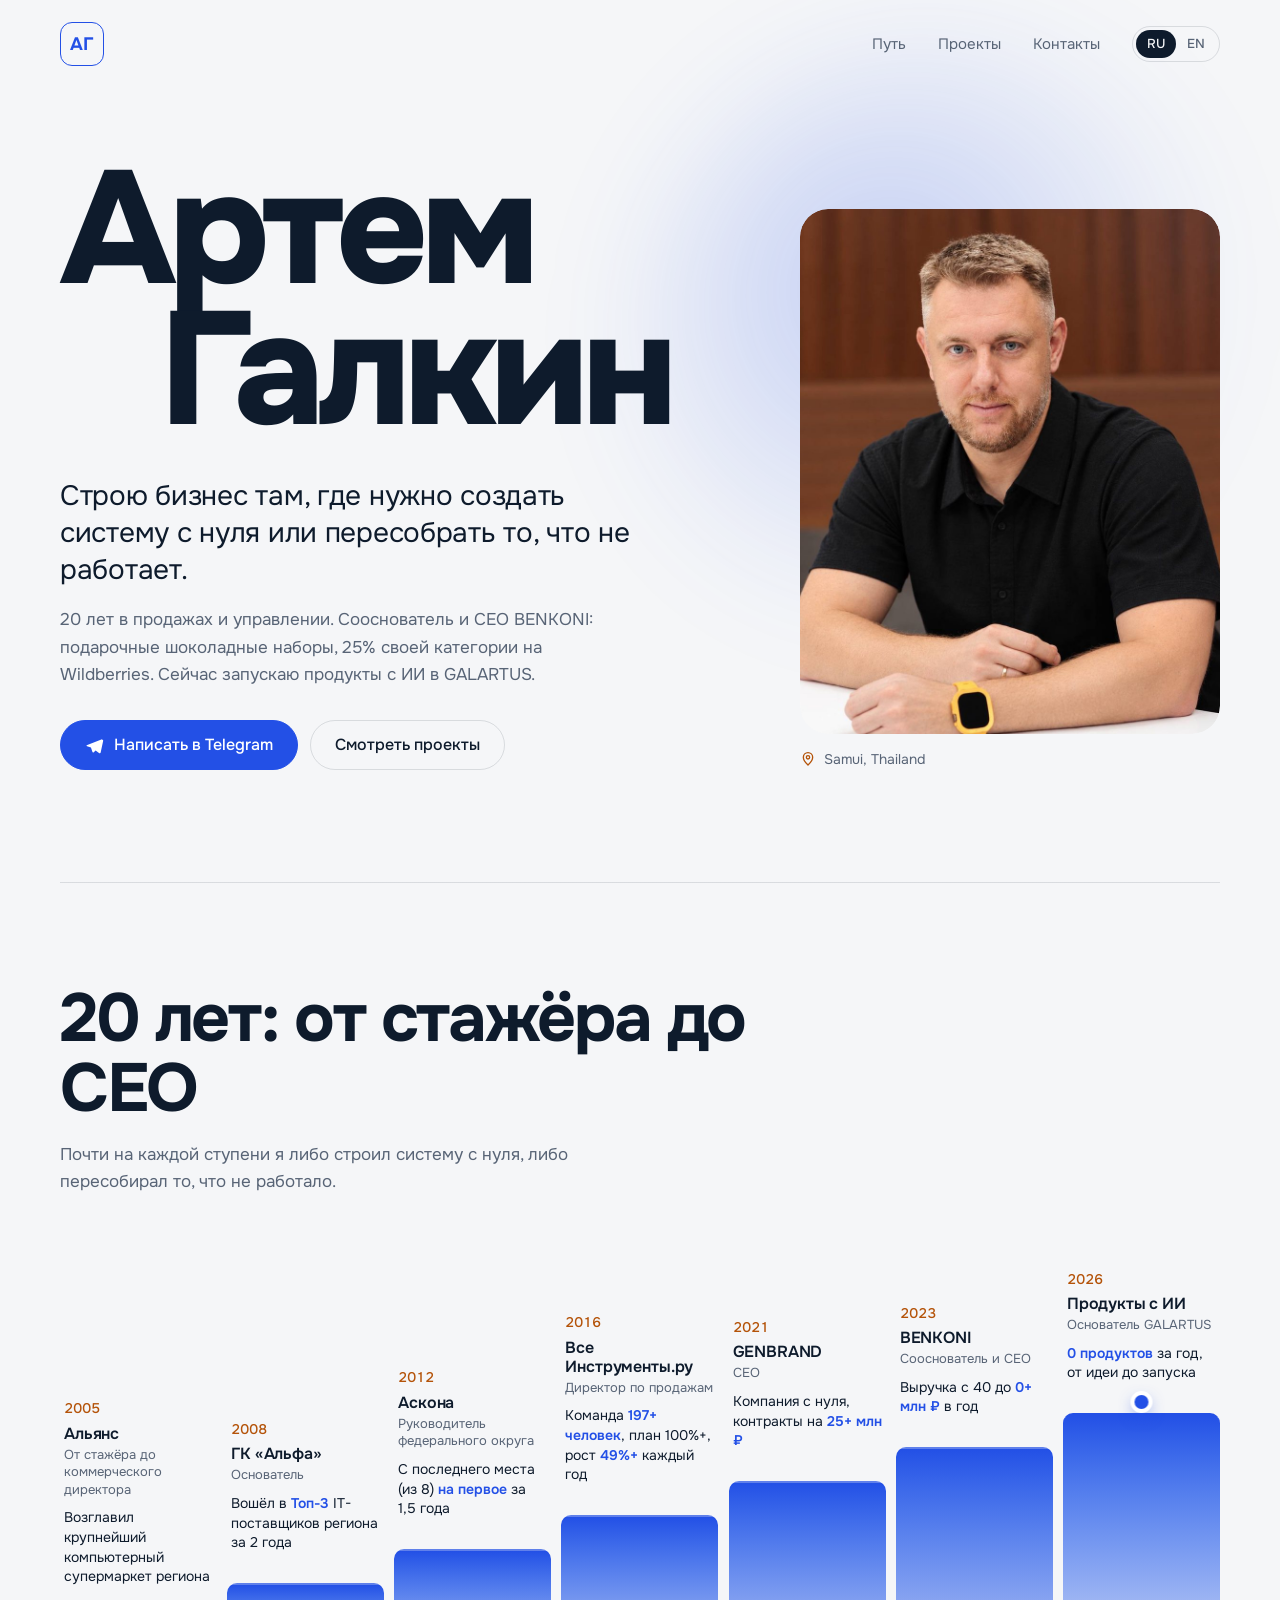
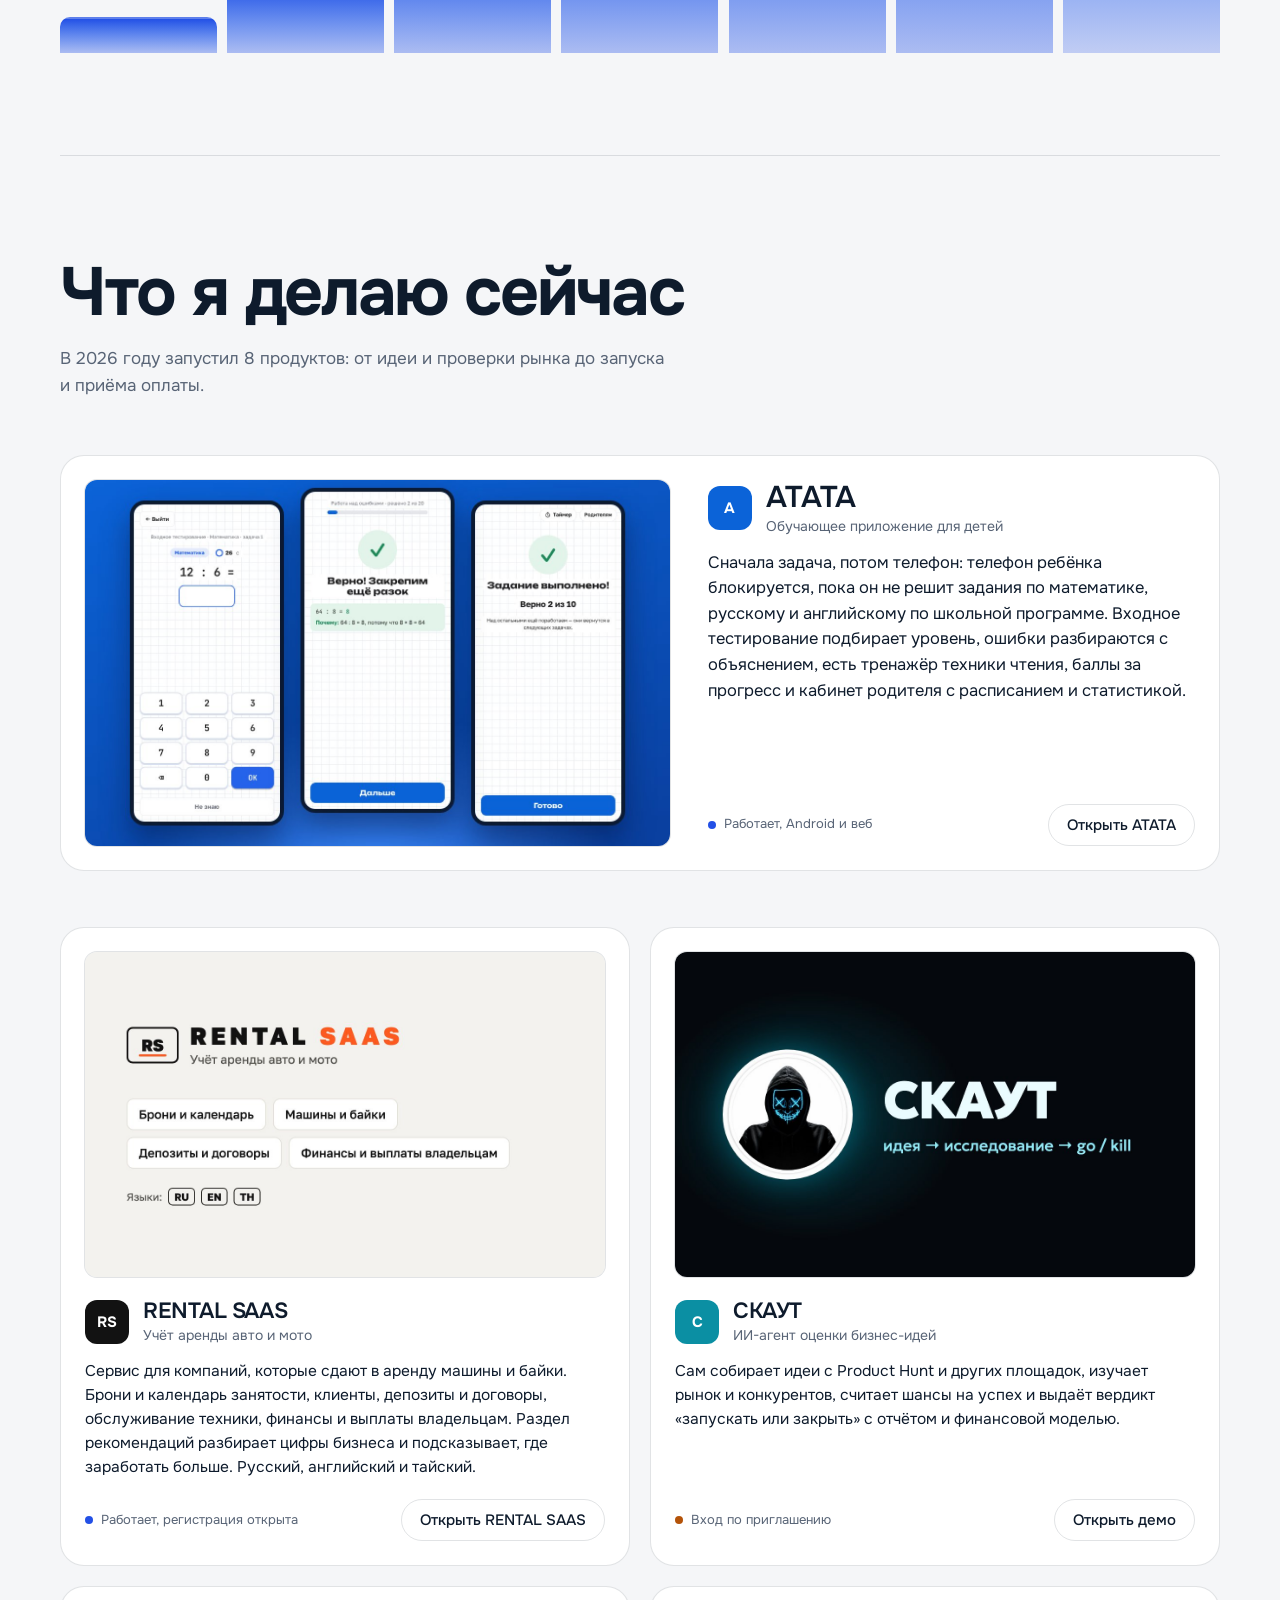
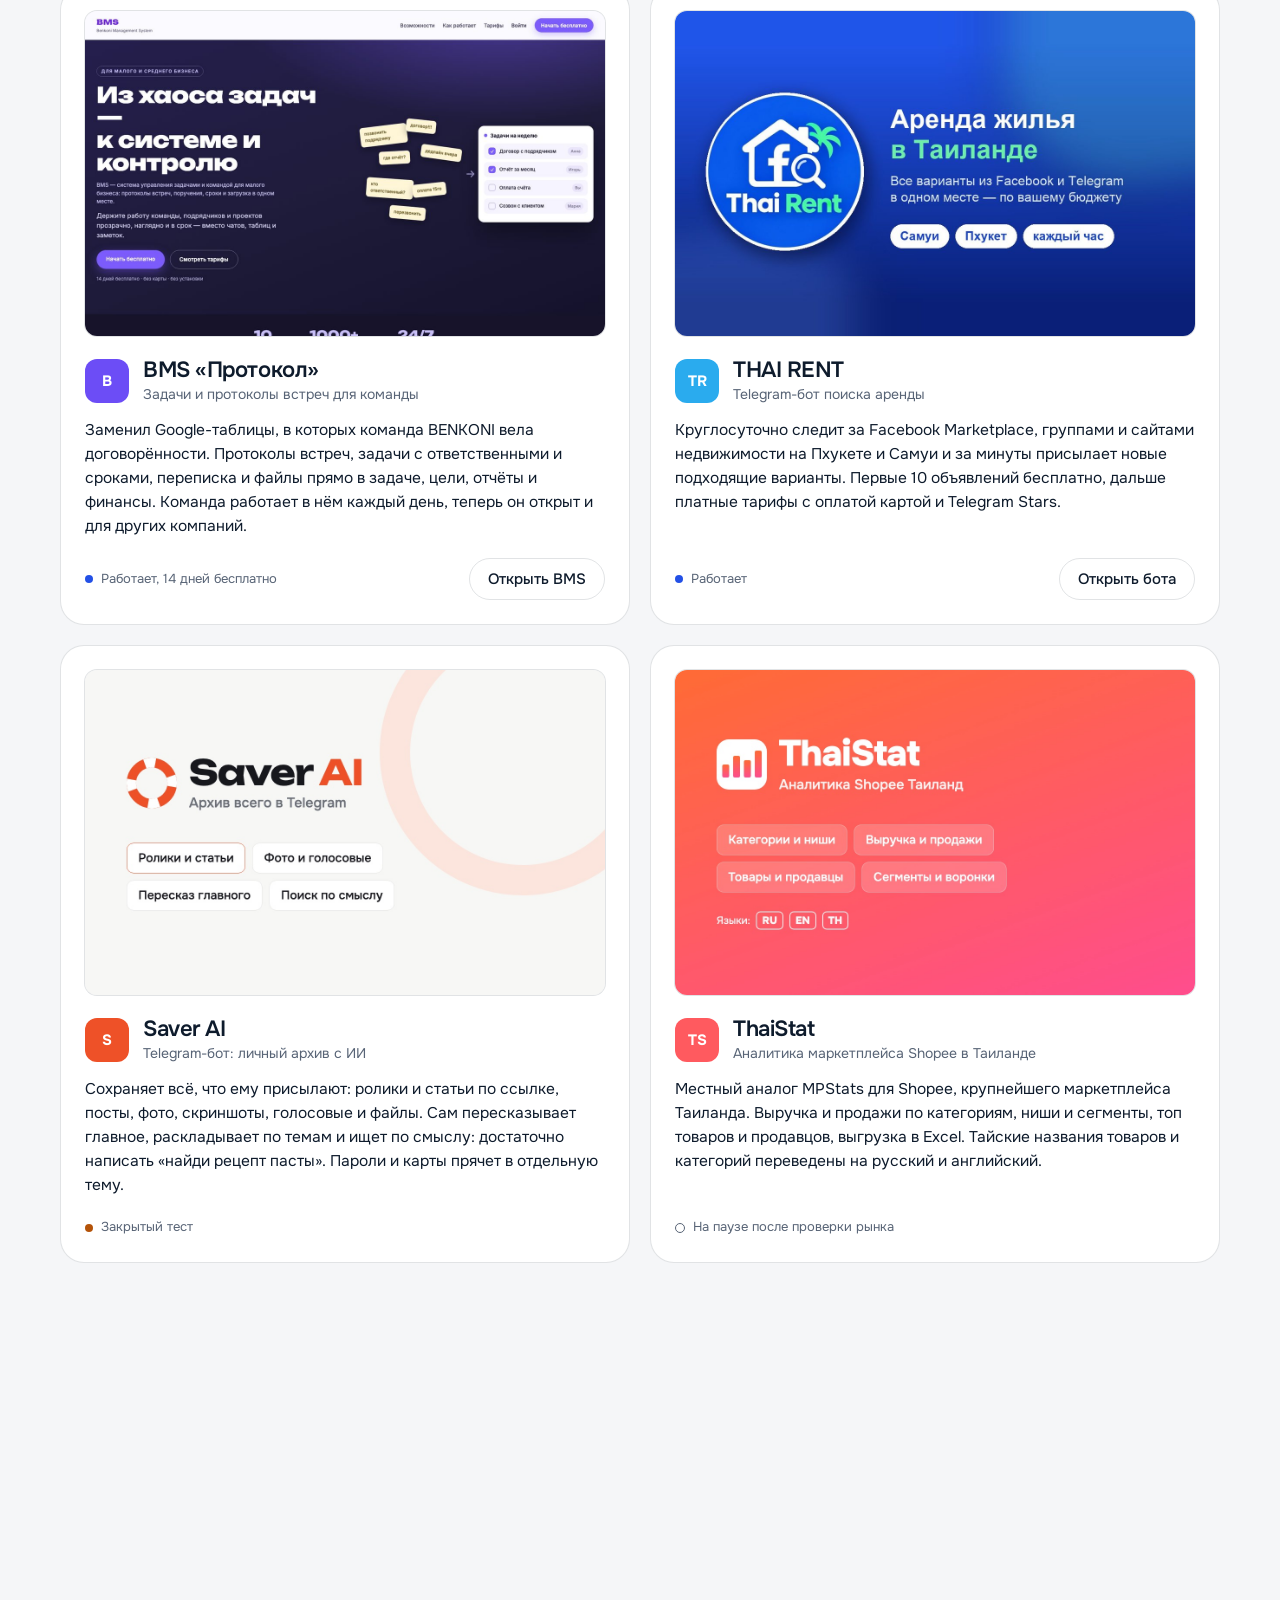
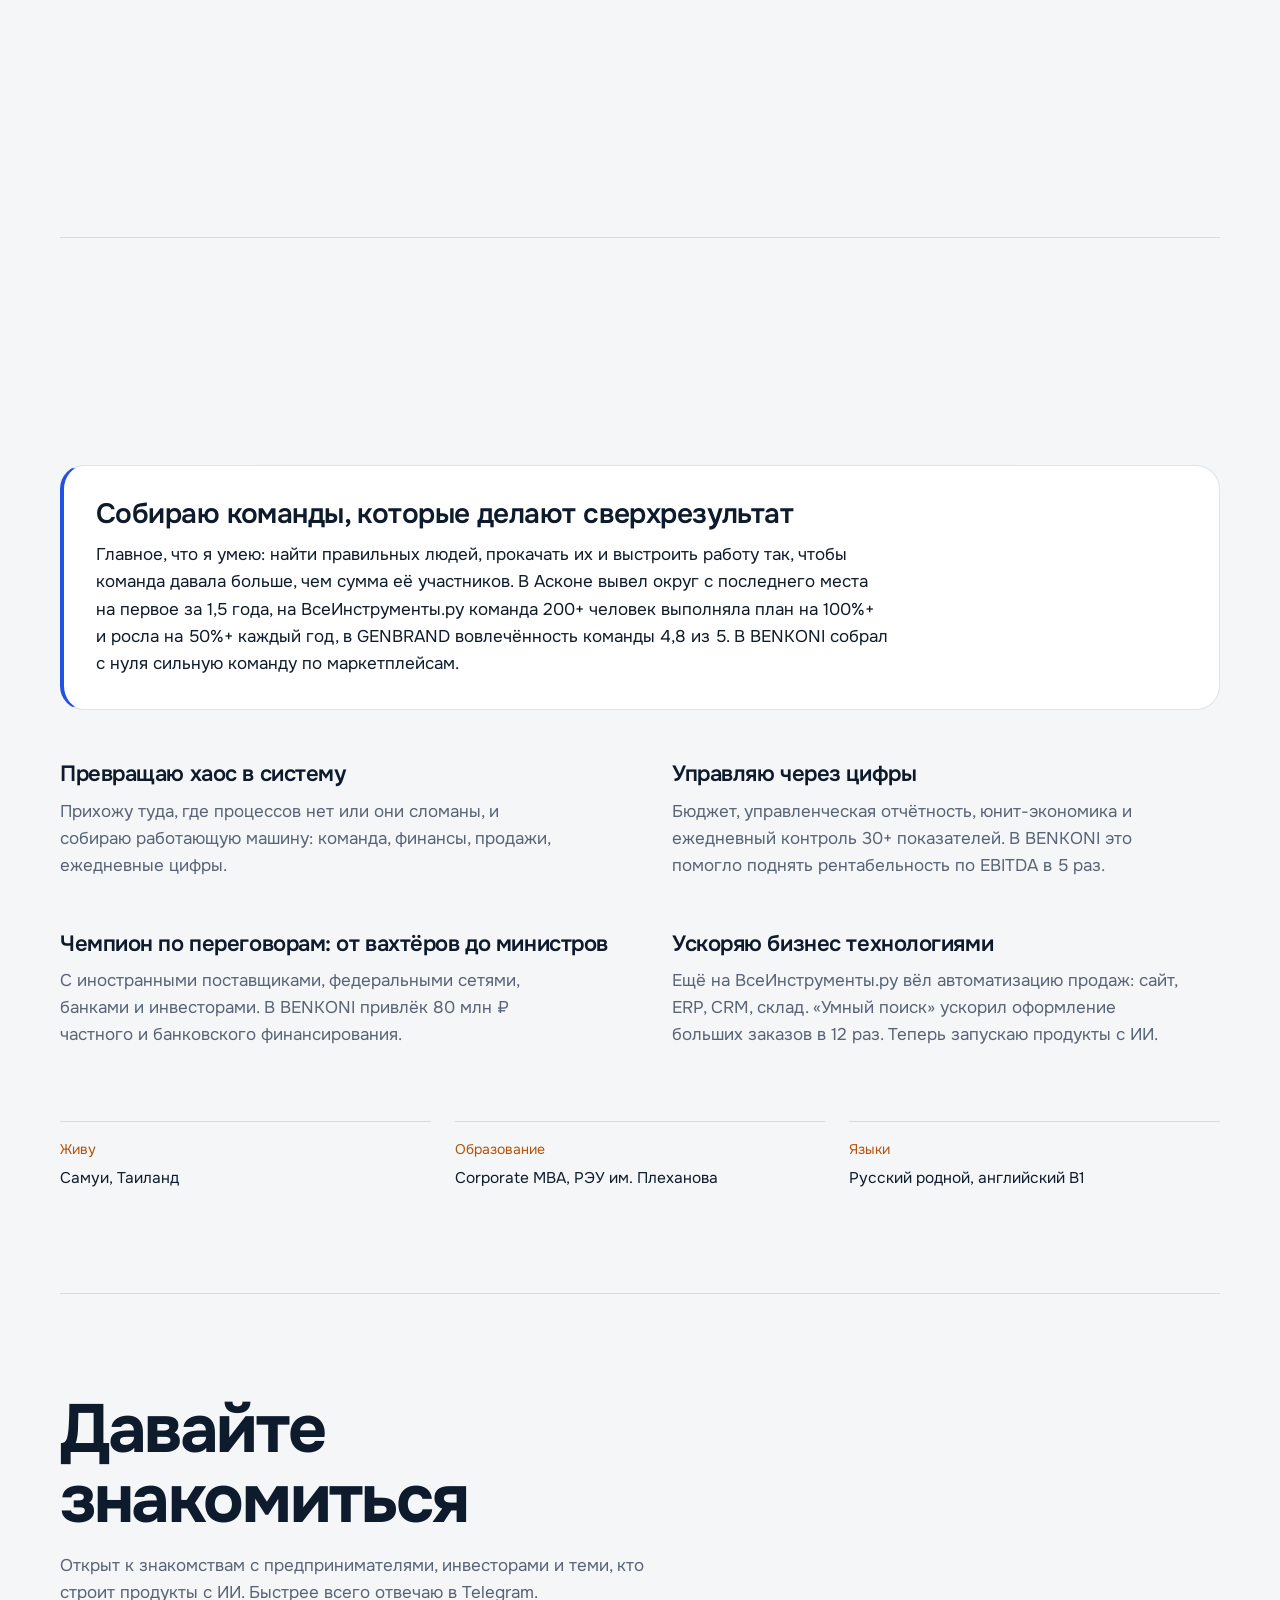
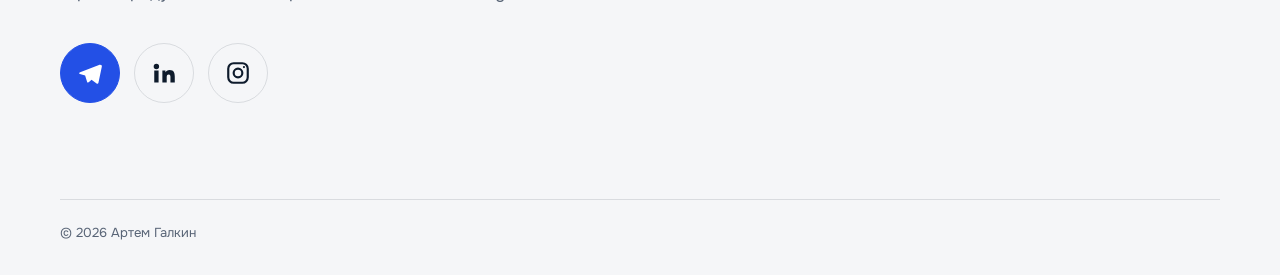
==== index.html @ 2a7459e3 "Drop solo-builder wording; mention GALARTUS Co-Authored-By: Claude Opus 5.5 <noreply@anthropic.com>" ====
<!doctype html>
<html lang="ru">
<head>
  <meta charset="utf-8">
  <meta name="viewport" content="width=device-width, initial-scale=1">
  <title>Артем Галкин — бизнес и продукты с ИИ</title>
  <meta name="description" content="20 лет строю продажи и бизнес с нуля. Сооснователь и CEO BENKONI: выручка с 40 до 350+ млн ₽. Сейчас создаю продукты с ИИ — 8 запусков в 2026 году.">
  <link rel="canonical" href="https://artemgalkin.com/">
  <link rel="alternate" hreflang="ru" href="https://artemgalkin.com/">
  <link rel="alternate" hreflang="en" href="https://artemgalkin.com/en/">

  <meta property="og:type" content="profile">
  <meta property="og:locale" content="ru_RU">
  <meta property="og:title" content="Артем Галкин — строю бизнес с нуля, теперь с ИИ">
  <meta property="og:description" content="Сооснователь и CEO BENKONI, 20 лет в продажах и управлении. Мои проекты с ИИ: ATATA, RENTAL SAAS, СКАУТ, BMS, THAI RENT.">
  <meta property="og:url" content="https://artemgalkin.com/">
  <meta property="og:image" content="https://artemgalkin.com/assets/og-ru.jpg?v=2">
  <meta property="og:image:width" content="1200">
  <meta property="og:image:height" content="630">
  <meta name="twitter:card" content="summary_large_image">

  <link rel="icon" href="assets/favicon.svg" type="image/svg+xml">
  <link rel="preconnect" href="https://fonts.googleapis.com">
  <link rel="preconnect" href="https://fonts.gstatic.com" crossorigin>
  <link href="https://fonts.googleapis.com/css2?family=Onest:wght@400;500;600;700;800&display=swap" rel="stylesheet">
  <link rel="stylesheet" href="assets/style.css?v=10">
  <script>var d=document.documentElement;d.classList.add('js');if(!matchMedia('(prefers-reduced-motion: reduce)').matches)d.classList.add('motion')</script>
</head>
<body>

<header class="wrap top">
  <a class="mark" href="#" aria-label="Артем Галкин, в начало">АГ</a>
  <nav class="nav" aria-label="Разделы">
    <a class="hide-sm" href="#path">Путь</a>
    <a href="#projects">Проекты</a>
    <a class="hide-sm" href="#contact">Контакты</a>
    <span class="lang" aria-label="Язык"><span aria-current="true">RU</span><a href="en/" hreflang="en" lang="en">EN</a></span>
  </nav>
</header>

<main>
  <section class="wrap hero">
    <div>
      <h1 class="name"><span>Артем</span><span>Галкин</span></h1>
      <p class="lead">Строю бизнес там, где нужно создать систему с нуля или пересобрать то, что не работает.</p>
      <p class="sub">20 лет в продажах и управлении. Сооснователь и CEO BENKONI: подарочные шоколадные наборы, 25% своей категории на Wildberries. Сейчас запускаю продукты с ИИ в GALARTUS.</p>
      <div class="actions">
        <a class="btn btn-main" href="https://t.me/galkin_artem">
          <svg viewBox="0 0 24 24" fill="currentColor" aria-hidden="true"><path d="M21.5 4.2 2.9 11.4c-1.3.5-1.3 1.2-.2 1.5l4.8 1.5 1.8 5.6c.2.6.4.8.9.8.4 0 .6-.2.9-.4l2.3-2.2 4.7 3.5c.9.5 1.5.2 1.7-.8l3.1-14.6c.3-1.3-.5-1.9-1.4-1.6ZM9.6 14.1l8.3-7.4c.4-.3-.1-.5-.6-.2L7.5 12.9" /></svg>
          Написать в Telegram
        </a>
        <a class="btn" href="#projects">Смотреть проекты</a>
      </div>
    </div>
    <figure class="portrait">
      <img src="assets/photo.jpg" width="880" height="1100" alt="Артем Галкин">
      <figcaption>
        <svg viewBox="0 0 24 24" fill="none" stroke="currentColor" stroke-width="2" aria-hidden="true"><path d="M12 21s-7-6.1-7-11.5a7 7 0 0 1 14 0C19 14.9 12 21 12 21Z"/><circle cx="12" cy="9.5" r="2.5"/></svg>
        Samui, Thailand
      </figcaption>
    </figure>
  </section>

  <section class="wrap section" id="path">
    <h2 class="h2">20 лет: от стажёра до CEO</h2>
    <p class="intro">Почти на каждой ступени я либо строил систему с нуля, либо пересобирал то, что не работало.</p>
    <ol class="stairs">
      <li class="step" style="--i:0">
        <div class="step-text">
          <span class="year">2005</span>
          <span class="co">Альянс</span>
          <span class="role">От стажёра до коммерческого директора</span>
          <span class="win">Возглавил крупнейший компьютерный супермаркет региона</span>
        </div>
        <div class="tread"></div>
      </li>
      <li class="step" style="--i:1">
        <div class="step-text">
          <span class="year">2008</span>
          <span class="co">ГК «Альфа»</span>
          <span class="role">Основатель</span>
          <span class="win">Вошёл в <b>Топ-3</b> IT-поставщиков региона за 2 года</span>
        </div>
        <div class="tread"></div>
      </li>
      <li class="step" style="--i:2">
        <div class="step-text">
          <span class="year">2012</span>
          <span class="co">Аскона</span>
          <span class="role">Руководитель федерального округа</span>
          <span class="win">С последнего места (из 8) <b>на первое</b> за 1,5 года</span>
        </div>
        <div class="tread"></div>
      </li>
      <li class="step" style="--i:3">
        <div class="step-text">
          <span class="year">2016</span>
          <span class="co">Все<wbr>Инструменты.ру</span>
          <span class="role">Директор по продажам</span>
          <span class="win">Команда <b>200+ человек</b>, план 100%+, рост <b>50%+</b> каждый год</span>
        </div>
        <div class="tread"></div>
      </li>
      <li class="step" style="--i:4">
        <div class="step-text">
          <span class="year">2021</span>
          <span class="co">GENBRAND</span>
          <span class="role">CEO</span>
          <span class="win">Компания с нуля, контракты на <b>40+ млн ₽</b></span>
        </div>
        <div class="tread"></div>
      </li>
      <li class="step" style="--i:5">
        <div class="step-text">
          <span class="year">2023</span>
          <span class="co">BENKONI</span>
          <span class="role">Сооснователь и CEO</span>
          <span class="win">Выручка с 40 до <b>350+ млн ₽</b> в год</span>
        </div>
        <div class="tread"></div>
      </li>
      <li class="step now" style="--i:6">
        <div class="step-text">
          <span class="year">2026</span>
          <span class="co">Продукты с ИИ</span>
          <span class="role">Основатель GALARTUS</span>
          <span class="win"><b>8 продуктов</b> за год, от идеи до запуска</span>
        </div>
        <div class="tread"></div>
      </li>
    </ol>
  </section>

  <section class="wrap section" id="projects">
    <h2 class="h2">Что я делаю сейчас</h2>
    <p class="intro">В 2026 году запустил 8 продуктов: от идеи и проверки рынка до запуска и приёма оплаты.</p>

    <article class="tile wide">
      <img class="shot" src="assets/atata.jpg" width="1200" height="750" alt="Экраны приложения ATATA: задание, разбор ошибки, итог" loading="lazy">
      <div class="tile-body">
        <div class="tile-head">
          <span class="logo" style="--c:#0b63d8" aria-hidden="true">A</span>
          <div><h3>ATATA</h3><span class="what">Обучающее приложение для детей</span></div>
        </div>
        <p>Сначала задача, потом телефон: телефон ребёнка блокируется, пока он не решит задания по математике, русскому и английскому по школьной программе. Входное тестирование подбирает уровень, ошибки разбираются с объяснением, есть тренажёр техники чтения, баллы за прогресс и кабинет родителя с расписанием и статистикой.</p>
        <div class="tile-foot">
          <span class="state">Работает, Android и веб</span>
          <a class="btn go" href="https://katata.ru">Открыть ATATA</a>
        </div>
      </div>
    </article>

    <div class="featured">
      <article class="tile">
        <img class="shot" src="assets/rental-ru.jpg" width="1200" height="750" alt="RENTAL SAAS: учёт аренды авто и мото" loading="lazy">
        <div class="tile-head">
          <span class="logo" style="--c:#121212" aria-hidden="true">RS</span>
          <div><h3>RENTAL SAAS</h3><span class="what">Учёт аренды авто и мото</span></div>
        </div>
        <p>Сервис для компаний, которые сдают в аренду машины и байки. Брони и календарь занятости, клиенты, депозиты и договоры, обслуживание техники, финансы и выплаты владельцам. Раздел рекомендаций разбирает цифры бизнеса и подсказывает, где заработать больше. Русский, английский и тайский.</p>
        <div class="tile-foot">
          <span class="state">Работает, регистрация открыта</span>
          <a class="btn go" href="https://saasrental.vercel.app">Открыть RENTAL SAAS</a>
        </div>
      </article>

      <article class="tile">
        <img class="shot" src="assets/scout-ru.jpg" width="1200" height="750" alt="СКАУТ: идея, исследование, решение" loading="lazy">
        <div class="tile-head">
          <span class="logo" style="--c:#0b8fa3" aria-hidden="true">С</span>
          <div><h3>СКАУТ</h3><span class="what">ИИ-агент оценки бизнес-идей</span></div>
        </div>
        <p>Сам собирает идеи с Product Hunt и других площадок, изучает рынок и конкурентов, считает шансы на успех и выдаёт вердикт «запускать или закрыть» с отчётом и финансовой моделью.</p>
        <div class="tile-foot">
          <span class="state closed">Вход по приглашению</span>
          <a class="btn go" href="https://scoutdemo.benkoni.com">Открыть демо</a>
        </div>
      </article>

      <article class="tile">
        <img class="shot" src="assets/bms.jpg" width="1200" height="750" alt="Главная страница BMS" loading="lazy">
        <div class="tile-head">
          <span class="logo" style="--c:#6c4df6" aria-hidden="true">B</span>
          <div><h3>BMS «Протокол»</h3><span class="what">Задачи и протоколы встреч для команды</span></div>
        </div>
        <p>Заменил Google-таблицы, в которых команда BENKONI вела договорённости. Протоколы встреч, задачи с ответственными и сроками, переписка и файлы прямо в задаче, цели, отчёты и финансы. Команда работает в нём каждый день, теперь он открыт и для других компаний.</p>
        <div class="tile-foot">
          <span class="state">Работает, 14 дней бесплатно</span>
          <a class="btn go" href="https://bms.benkoni.com">Открыть BMS</a>
        </div>
      </article>

      <article class="tile">
        <img class="shot" src="assets/thairent-ru.jpg" width="1200" height="750" alt="THAI RENT: аренда жилья в Таиланде" loading="lazy">
        <div class="tile-head">
          <span class="logo" style="--c:#2aabee" aria-hidden="true">TR</span>
          <div><h3>THAI RENT</h3><span class="what">Telegram-бот поиска аренды</span></div>
        </div>
        <p>Круглосуточно следит за Facebook Marketplace, группами и сайтами недвижимости на Пхукете и Самуи и за минуты присылает новые подходящие варианты. Первые 10 объявлений бесплатно, дальше платные тарифы с оплатой картой и Telegram Stars.</p>
        <div class="tile-foot">
          <span class="state">Работает</span>
          <a class="btn go" href="https://t.me/th_rent_bot">Открыть бота</a>
        </div>
      </article>
      <article class="tile">
        <img class="shot" src="assets/saver-ru.jpg" width="1200" height="750" alt="Saver AI: архив всего в Telegram" loading="lazy">
        <div class="tile-head">
          <span class="logo" style="--c:#EE5128" aria-hidden="true">S</span>
          <div><h3>Saver AI</h3><span class="what">Telegram-бот: личный архив с ИИ</span></div>
        </div>
        <p>Сохраняет всё, что ему присылают: ролики и статьи по ссылке, посты, фото, скриншоты, голосовые и файлы. Сам пересказывает главное, раскладывает по темам и ищет по смыслу: достаточно написать «найди рецепт пасты». Пароли и карты прячет в отдельную тему.</p>
        <div class="tile-foot">
          <span class="state closed">Закрытый тест</span>
        </div>
      </article>

      <article class="tile">
        <img class="shot" src="assets/thaistat-ru.jpg" width="1200" height="750" alt="ThaiStat: аналитика Shopee Таиланд" loading="lazy">
        <div class="tile-head">
          <span class="logo" style="--c:#ff5a5f" aria-hidden="true">TS</span>
          <div><h3>ThaiStat</h3><span class="what">Аналитика маркетплейса Shopee в Таиланде</span></div>
        </div>
        <p>Местный аналог MPStats для Shopee, крупнейшего маркетплейса Таиланда. Выручка и продажи по категориям, ниши и сегменты, топ товаров и продавцов, выгрузка в Excel. Тайские названия товаров и категорий переведены на русский и английский.</p>
        <div class="tile-foot">
          <span class="state paused">На паузе после проверки рынка</span>
        </div>
      </article>
    </div>

    <article class="tile wide">
      <img class="shot" src="assets/rnp-ru.jpg" width="1200" height="750" alt="РНП: рука на пульсе продаж на маркетплейсах" loading="lazy">
      <div class="tile-body">
        <div class="tile-head">
          <span class="logo" style="--c:#d92b2b" aria-hidden="true">РНП</span>
          <div><h3>РНП</h3><span class="what">Автопилот регулярного менеджмента для селлеров маркетплейсов</span></div>
        </div>
        <p>Каждое утро сам забирает цифры из кабинетов Wildberries и «Моего склада» и к 8:15 собирает отчёт, на который менеджер раньше тратил утро. План-факт на текущий день в процентах, штуках и рублях, маржа после рекламы и логистики, ДРР, остатки и товары, которых нет в наличии. По каждому артикулу видно, почему он отстаёт от плана: мало показов, слабый клик, не кладут в корзину или закончился остаток. Отстающие, которые дают 80% недобора, сразу наверху.</p>
        <div class="tile-foot">
          <span class="state">Работает, команда BENKONI каждый день</span>
        </div>
      </div>
    </article>



  </section>

  <section class="wrap section" id="how">
    <h2 class="h2">Как я работаю</h2>
    <div class="how">
      <div class="lead-skill">
        <h3>Собираю команды, которые делают сверхрезультат</h3>
        <p>Главное, что я умею: найти правильных людей, прокачать их и выстроить работу так, чтобы команда давала больше, чем сумма её участников. В Асконе вывел округ с последнего места на первое за 1,5 года, на ВсеИнструменты.ру команда 200+ человек выполняла план на 100%+ и росла на 50%+ каждый год, в GENBRAND вовлечённость команды 4,8 из 5. В BENKONI собрал с нуля сильную команду по маркетплейсам.</p>
      </div>
      <div>
        <h3>Превращаю хаос в систему</h3>
        <p>Прихожу туда, где процессов нет или они сломаны, и собираю работающую машину: команда, финансы, продажи, ежедневные цифры.</p>
      </div>
      <div>
        <h3>Управляю через цифры</h3>
        <p>Бюджет, управленческая отчётность, юнит-экономика и ежедневный контроль 30+ показателей. В BENKONI это помогло поднять рентабельность по EBITDA в 5 раз.</p>
      </div>
      <div>
        <h3>Чемпион по переговорам: от вахтёров до министров</h3>
        <p>С иностранными поставщиками, федеральными сетями, банками и инвесторами. В BENKONI привлёк 80 млн ₽ частного и банковского финансирования.</p>
      </div>
      <div>
        <h3>Ускоряю бизнес технологиями</h3>
        <p>Ещё на ВсеИнструменты.ру вёл автоматизацию продаж: сайт, ERP, CRM, склад. «Умный поиск» ускорил оформление больших заказов в 12 раз. Теперь запускаю продукты с ИИ.</p>
      </div>
    </div>
    <dl class="facts">
      <div><dt>Живу</dt><dd>Самуи, Таиланд</dd></div>
      <div><dt>Образование</dt><dd>Corporate MBA, РЭУ им. Плеханова</dd></div>
      <div><dt>Языки</dt><dd>Русский родной, английский B1</dd></div>
    </dl>
  </section>

  <section class="wrap section contact" id="contact">
    <h2 class="h2">Давайте знакомиться</h2>
    <p class="intro">Открыт к знакомствам с предпринимателями, инвесторами и теми, кто строит продукты с ИИ. Быстрее всего отвечаю в Telegram.</p>
    <div class="actions socials">
      <a class="btn btn-main icon" href="https://t.me/galkin_artem" aria-label="Написать в Telegram" title="Написать в Telegram">
        <svg viewBox="0 0 24 24" fill="currentColor" aria-hidden="true"><path d="M21.5 4.2 2.9 11.4c-1.3.5-1.3 1.2-.2 1.5l4.8 1.5 1.8 5.6c.2.6.4.8.9.8.4 0 .6-.2.9-.4l2.3-2.2 4.7 3.5c.9.5 1.5.2 1.7-.8l3.1-14.6c.3-1.3-.5-1.9-1.4-1.6ZM9.6 14.1l8.3-7.4c.4-.3-.1-.5-.6-.2L7.5 12.9" /></svg>
        <span class="sr">Написать в Telegram</span>
      </a>
      <a class="btn icon" href="https://www.linkedin.com/in/artemgalkin/" aria-label="LinkedIn" title="LinkedIn">
        <svg viewBox="0 0 24 24" fill="currentColor" aria-hidden="true"><path d="M4.98 3.5a2.5 2.5 0 1 1 0 5 2.5 2.5 0 0 1 0-5ZM3 9.75h4v11H3v-11Zm6.5 0h3.8v1.5h.06c.53-1 1.84-2.06 3.79-2.06 4.05 0 4.8 2.67 4.8 6.13v5.43h-4v-4.8c0-1.15-.02-2.62-1.6-2.62-1.6 0-1.85 1.25-1.85 2.54v4.88h-4v-11Z"/></svg>
        <span class="sr">LinkedIn</span>
      </a>
      <a class="btn icon" href="https://instagram.com/galkinav" aria-label="Instagram" title="Instagram">
        <svg viewBox="0 0 24 24" fill="none" stroke="currentColor" stroke-width="2" aria-hidden="true"><rect x="3" y="3" width="18" height="18" rx="5"/><circle cx="12" cy="12" r="4"/><circle cx="17.5" cy="6.5" r="1" fill="currentColor" stroke="none"/></svg>
        <span class="sr">Instagram</span>
      </a>
    </div>
  </section>
</main>

<footer class="wrap foot">
  <span>© 2026 Артем Галкин</span>
</footer>

<script src="assets/motion.js?v=10"></script>
</body>
</html>
---- assets/style.css ----
/* Палитра и шрифты — всё оформление задаётся здесь (вариант «белый и синий», выбран 30.10.2026) */
:root {
  --bg: #f5f6f8;
  --surface: #ffffff;
  --ink: #0e1b2c;
  --muted: #586476;
  --accent: #2350e6;
  --accent-hover: #1a40c2;
  --on-accent: #ffffff;
  --warm: #b45309;
  --line: rgba(14, 27, 44, 0.12);
  --glow: rgba(35, 80, 230, 0.10);
  --tread: #2350e6;
  --font: "Onest", system-ui, sans-serif;
  --font-display: var(--font);
  --w-body: 400;
  --wrap: 1160px;
  --gutter: clamp(16px, 4vw, 40px);
  color-scheme: light;
}

* { box-sizing: border-box; }
html { scroll-behavior: smooth; -webkit-text-size-adjust: 100%; }
@media (prefers-reduced-motion: reduce) { html { scroll-behavior: auto; } }

body {
  margin: 0;
  background:
    radial-gradient(1100px 620px at 88% -8%, var(--glow), transparent 70%),
    var(--bg);
  color: var(--ink);
  font-family: var(--font);
  font-weight: var(--w-body);
  font-size: 17px;
  line-height: 1.6;
  -webkit-font-smoothing: antialiased;
}

img { display: block; max-width: 100%; height: auto; }
a { color: inherit; }
:focus-visible { outline: 2px solid var(--accent); outline-offset: 3px; border-radius: 6px; }

.wrap { width: 100%; max-width: calc(var(--wrap) + 2 * var(--gutter)); margin: 0 auto; padding: 0 var(--gutter); }

/* ---------- Шапка ---------- */
.top {
  display: flex; align-items: center; justify-content: space-between; gap: 16px;
  padding-top: 22px; padding-bottom: 22px;
}
.mark {
  font-weight: 700; font-size: 18px; letter-spacing: -0.02em; text-decoration: none;
  display: inline-grid; place-items: center; width: 44px; height: 44px;
  border: 1.5px solid var(--accent); border-radius: 12px; color: var(--accent);
}
.nav { display: flex; align-items: center; gap: clamp(14px, 3vw, 32px); font-size: 15px; font-weight: 400; }
.nav a { text-decoration: none; color: var(--muted); }
.nav a:hover { color: var(--ink); }
.lang { display: inline-flex; border: 1px solid var(--line); border-radius: 999px; padding: 3px; }
.lang a, .lang span { padding: 4px 11px; border-radius: 999px; font-size: 13px; font-weight: 500; }
.lang span { background: var(--ink); color: var(--bg); }
@media (max-width: 640px) { .nav .hide-sm { display: none; } }

/* ---------- Первый экран ---------- */
.hero {
  display: grid; grid-template-columns: minmax(0, 1.35fr) minmax(0, 0.9fr);
  gap: clamp(28px, 5vw, 72px); align-items: end;
  padding-top: clamp(28px, 6vw, 72px); padding-bottom: clamp(56px, 9vw, 112px);
}
.name {
  margin: 0; font-family: var(--font-display); font-weight: 800; line-height: 0.88; letter-spacing: -0.045em;
  font-size: clamp(64px, 12.5vw, 168px);
}
.name span { display: block; }
/* Фамилия сдвинута на ступень — тот же мотив, что у лестницы карьеры */
.name span + span { padding-left: 0.62em; }
.lead {
  margin: clamp(24px, 3vw, 36px) 0 0; max-width: 30ch;
  font-size: clamp(21px, 2.3vw, 28px); line-height: 1.32; font-weight: 400; letter-spacing: -0.01em;
}
.sub { margin: 18px 0 0; max-width: 52ch; color: var(--muted); }
.actions { display: flex; flex-wrap: wrap; gap: 12px; margin-top: 32px; }

.btn {
  display: inline-flex; align-items: center; gap: 10px; min-height: 50px; padding: 0 24px;
  border-radius: 999px; font: inherit; font-size: 16px; font-weight: 500; text-decoration: none;
  border: 1.5px solid var(--line); color: var(--ink); transition: background-color .15s, border-color .15s;
}
.btn:hover { border-color: var(--muted); }
.btn-main { background: var(--accent); border-color: var(--accent); color: var(--on-accent); }
.btn-main:hover { background: var(--accent-hover); border-color: var(--accent-hover); }
.btn svg { width: 19px; height: 19px; flex: none; }
.btn.icon { width: 60px; height: 60px; min-height: 60px; padding: 0; justify-content: center; }
.btn.icon svg { width: 26px; height: 26px; }
.socials { gap: 14px; }
@media (max-width: 680px) { .socials { justify-content: space-between; } .btn.icon { width: 68px; height: 68px; } }
.sr { position: absolute; width: 1px; height: 1px; padding: 0; margin: -1px; overflow: hidden; clip: rect(0 0 0 0); white-space: nowrap; border: 0; }

.portrait { margin: 0; justify-self: end; width: 100%; max-width: 420px; }
.portrait img { border-radius: 28px; aspect-ratio: 4 / 5; object-fit: cover; width: 100%; }
.portrait figcaption { margin-top: 14px; font-size: 14px; color: var(--muted); display: flex; align-items: center; gap: 8px; }
.portrait figcaption svg { width: 16px; height: 16px; color: var(--warm); }

@media (max-width: 860px) {
  .hero { grid-template-columns: 1fr; }
  .portrait { justify-self: start; max-width: 230px; grid-row: 1; }
  .portrait img { border-radius: 22px; }
}

/* ---------- Разделы ---------- */
.section {
  padding-top: clamp(56px, 8vw, 104px); padding-bottom: clamp(56px, 8vw, 104px);
  /* разделитель по ширине контента, а не всего блока с полями */
  background: linear-gradient(var(--line), var(--line)) var(--gutter) 0 / calc(100% - 2 * var(--gutter)) 1px no-repeat;
}
.h2 {
  margin: 0; font-family: var(--font-display); font-weight: 700; letter-spacing: -0.035em; line-height: 1.02;
  font-size: clamp(36px, 5.4vw, 68px); max-width: 16ch;
}
.intro { margin: 18px 0 0; max-width: 56ch; color: var(--muted); }

/* ---------- Лестница карьеры ---------- */
.stairs {
  list-style: none; margin: clamp(40px, 6vw, 72px) 0 0; padding: 0;
  display: grid; grid-template-columns: repeat(7, minmax(0, 1fr)); gap: 10px; align-items: end;
}
.step { display: flex; flex-direction: column; justify-content: flex-end; }
.step-text { padding: 0 4px 30px; }
.year { display: block; font-size: 14px; font-weight: 500; color: var(--warm); font-variant-numeric: tabular-nums; }
.co { display: block; margin-top: 4px; font-size: 16px; font-weight: 600; line-height: 1.2; letter-spacing: -0.01em; }
.role { display: block; margin-top: 3px; font-size: 13px; line-height: 1.35; color: var(--muted); }
.win { display: block; margin-top: 10px; font-size: 14px; line-height: 1.4; }
.win b { font-weight: 600; color: var(--accent); }
.tread {
  height: calc(36px + var(--i) * 34px);
  border-radius: 10px 10px 0 0;
  background: linear-gradient(180deg, var(--tread), color-mix(in srgb, var(--tread) 35%, var(--bg)));
  border-top: 2px solid color-mix(in srgb, var(--accent) 55%, transparent);
  transform-origin: bottom;
}
.step.now .tread { background: linear-gradient(180deg, var(--accent), color-mix(in srgb, var(--accent) 25%, var(--bg))); border-top-color: var(--accent); }

@media (max-width: 960px) {
  /* Телефон: та же лестница, что на компьютере, но листается пальцем влево-вправо.
     В центре одна ступень, по краям видны соседние */
  .stairs {
    --col: min(64vw, 300px);
    grid-template-columns: none; grid-auto-flow: column; grid-auto-columns: var(--col); gap: 12px;
    overflow-x: auto; overflow-y: hidden; overscroll-behavior-x: contain; scroll-snap-type: x mandatory;
    -webkit-overflow-scrolling: touch; scrollbar-width: none;
    margin-left: calc(-1 * var(--gutter)); margin-right: calc(-1 * var(--gutter));
    padding: 36px calc(50% - var(--col) / 2) 0;
  }
  .stairs::-webkit-scrollbar { display: none; }
  .step { scroll-snap-align: center; transition: opacity .45s ease, transform .45s cubic-bezier(.2,.7,.2,1); }
  .step-text { padding: 0 4px 22px; }
  .year { font-size: 15px; }
  .co { font-size: 19px; }
  .role { font-size: 14px; }
  .win { font-size: 15px; }
  .tread { height: calc(40px + var(--i) * 28px); }
  .step.now .co { color: var(--accent); }
  .motion .stairs.swipe .step:not(.cur) { opacity: .4; transform: scale(.94); transform-origin: 50% 100%; }
  .stairs-dots { display: flex; justify-content: center; gap: 8px; margin-top: 22px; }
  .stairs-dots button {
    width: 8px; height: 8px; padding: 0; border: 0; border-radius: 4px; background: var(--line); cursor: pointer;
    transition: width .35s cubic-bezier(.2,.7,.2,1), background .35s;
  }
  .stairs-dots button[aria-current="true"] { width: 24px; background: var(--accent); }
  .stairs-hint { margin: 10px 0 0; text-align: center; font-size: 13px; color: var(--muted); transition: opacity .4s; }
  .stairs-hint.gone { opacity: 0; }
}
@media (min-width: 961px) { .stairs-dots, .stairs-hint { display: none; } }

/* ---------- Проекты ---------- */
.featured { display: grid; grid-template-columns: repeat(2, minmax(0, 1fr)); gap: 20px; margin-top: clamp(36px, 5vw, 56px); }
.tile {
  display: flex; flex-direction: column; background: var(--surface); border-radius: 24px;
  padding: clamp(18px, 2vw, 24px); border: 1px solid var(--line);
}
.shot { border-radius: 12px; aspect-ratio: 16 / 10; object-fit: cover; object-position: top left; width: 100%; margin-bottom: 22px; background: var(--bg); box-shadow: 0 0 0 1px var(--line); }
.tile.wide { display: grid; grid-template-columns: minmax(0, 1.2fr) minmax(0, 1fr); gap: clamp(20px, 3vw, 40px); align-items: center; margin-top: clamp(36px, 5vw, 56px); }
.tile.wide .shot { margin-bottom: 0; }
.tile-body { display: flex; flex-direction: column; height: 100%; justify-content: center; }
.tile.wide h3 { font-size: 30px; }
.tile.wide p { font-size: 16.5px; }
.tile-head { display: flex; align-items: center; gap: 14px; }
.logo {
  flex: none; width: 44px; height: 44px; border-radius: 12px; display: grid; place-items: center;
  font-weight: 700; font-size: 15px; color: #fff; background: var(--c, var(--tread));
}
.tile h3 { margin: 0; font-family: var(--font-display); font-size: 22px; font-weight: 600; letter-spacing: -0.02em; line-height: 1.15; }
.what { display: block; margin-top: 2px; font-size: 14px; color: var(--muted); line-height: 1.35; }
.tile p { margin: 14px 0 0; font-size: 15.5px; line-height: 1.55; }
.tile-foot { margin-top: auto; padding-top: 20px; display: flex; flex-wrap: wrap; align-items: center; justify-content: space-between; gap: 12px; }
.state { font-size: 13px; color: var(--muted); display: inline-flex; align-items: center; gap: 8px; }
.state::before { content: ""; width: 8px; height: 8px; border-radius: 50%; background: var(--accent); }
.state.closed::before { background: var(--warm); }
.state.paused::before { background: transparent; border: 1.5px solid var(--muted); }
.go { min-height: 42px; padding: 0 18px; font-size: 15px; }

@media (max-width: 860px) { .tile.wide { grid-template-columns: 1fr; } }
@media (max-width: 680px) { .featured { grid-template-columns: 1fr; } }

.inside { margin-top: clamp(40px, 5vw, 56px); }
.inside h3 { margin: 0 0 6px; font-size: 20px; font-weight: 600; letter-spacing: -0.015em; }
.inside > p { margin: 0; color: var(--muted); font-size: 15px; }
.rows { list-style: none; margin: 18px 0 0; padding: 0; }
.rows li {
  display: grid; grid-template-columns: minmax(0, 15rem) minmax(0, 1fr) auto; gap: 8px 28px; align-items: baseline;
  padding: 18px 0; border-top: 1px solid var(--line);
}
.rows li:last-child { border-bottom: 1px solid var(--line); }
.rows b { font-weight: 600; }
.rows span { font-size: 15.5px; color: var(--muted); }
.rowlink { font-size: 14px; font-weight: 500; color: var(--accent); text-underline-offset: 3px; }
@media (max-width: 760px) {
  .rows li { grid-template-columns: 1fr; gap: 4px; }
}

/* ---------- Как я работаю ---------- */
.how { display: grid; grid-template-columns: repeat(2, minmax(0, 1fr)); gap: clamp(28px, 4vw, 56px) clamp(28px, 5vw, 80px); margin-top: clamp(36px, 5vw, 56px); }
.how h3 { margin: 0; font-family: var(--font-display); font-size: 22px; font-weight: 600; letter-spacing: -0.02em; line-height: 1.2; }
.how p { margin: 10px 0 0; color: var(--muted); max-width: 46ch; }
.how .lead-skill { grid-column: 1 / -1; padding: clamp(22px, 3vw, 32px); border-radius: 24px; background: var(--surface); border: 1px solid var(--line); border-left: 4px solid var(--accent); }
.how .lead-skill h3 { font-size: clamp(22px, 2.4vw, 28px); }
.how .lead-skill p { max-width: 72ch; color: var(--ink, inherit); }
@media (max-width: 680px) { .how { grid-template-columns: 1fr; } }

.facts { margin: clamp(48px, 6vw, 72px) 0 0; display: grid; grid-template-columns: repeat(3, minmax(0, 1fr)); gap: 24px; }
.facts div { border-top: 1px solid var(--line); padding-top: 16px; }
.facts dt { font-size: 14px; color: var(--warm); }
.facts dd { margin: 6px 0 0; font-size: 15.5px; }
@media (max-width: 760px) { .facts { grid-template-columns: 1fr; } }

/* ---------- Контакты ---------- */
.contact { padding-bottom: clamp(56px, 8vw, 96px); }
.contact .h2 { max-width: 14ch; }
.contact .actions { margin-top: 36px; }

.foot {
  display: flex; flex-wrap: wrap; justify-content: space-between; gap: 12px;
  padding-top: 24px; padding-bottom: 32px;
  background: linear-gradient(var(--line), var(--line)) var(--gutter) 0 / calc(100% - 2 * var(--gutter)) 1px no-repeat;
  font-size: 13px; color: var(--muted);
}

/* ---------- Движение ----------
   Всё ниже включается только классом .motion, который ставит motion.js,
   и только если в системе не просили «уменьшить движение». Без скрипта сайт просто статичный. */

/* Шапка прилипает и становится матовой после начала прокрутки */
.top { position: sticky; top: 0; z-index: 50; }
.top::before {
  content: ""; position: absolute; z-index: -1; top: 0; bottom: 0; left: calc(50% - 50vw); right: calc(50% - 50vw);
  background: color-mix(in srgb, var(--bg) 80%, transparent);
  -webkit-backdrop-filter: blur(14px) saturate(1.4); backdrop-filter: blur(14px) saturate(1.4);
  border-bottom: 1px solid var(--line); opacity: 0; transition: opacity .25s;
}
.top.scrolled::before { opacity: 1; }
html, body { overflow-x: clip; }
.progress {
  position: fixed; top: 0; left: 0; right: 0; height: 3px; z-index: 60; pointer-events: none;
  background: linear-gradient(90deg, var(--accent), #6f8cff); transform-origin: left; transform: scaleX(0);
}

/* Первый экран: мягкое пятно света плавает за фото */
.hero { position: relative; isolation: isolate; }
.motion .hero::before {
  content: ""; position: absolute; z-index: -1; width: min(620px, 80vw); aspect-ratio: 1; right: 0; top: -6%;
  border-radius: 50%; filter: blur(60px); opacity: .55;
  background: radial-gradient(circle at 40% 40%, color-mix(in srgb, var(--accent) 45%, transparent), transparent 65%);
  animation: drift 18s ease-in-out infinite alternate;
}
@keyframes drift { to { transform: translate(-14%, 18%) scale(1.15); } }

/* Первый экран: появление при загрузке */
.motion .hero .name span, .motion .hero .lead, .motion .hero .sub, .motion .hero .actions, .motion .portrait figcaption {
  animation: blurIn .9s cubic-bezier(.2, .7, .2, 1) both; animation-delay: var(--d, 0ms);
}
.motion .hero .name span:nth-child(1) { --d: 80ms; }
.motion .hero .name span:nth-child(2) { --d: 220ms; }
.motion .hero .lead { --d: 420ms; }
.motion .hero .sub { --d: 520ms; }
.motion .hero .actions { --d: 620ms; }
.motion .portrait figcaption { --d: 900ms; }
@keyframes blurIn { from { opacity: 0; transform: translateY(.45em); filter: blur(10px); } }
.motion .portrait img { animation: photoIn 1.2s cubic-bezier(.2, .7, .2, 1) 150ms both; }
@keyframes photoIn {
  from { clip-path: inset(100% 0 0 0 round 28px); transform: scale(1.12); }
  to { clip-path: inset(0 0 0 0 round 28px); transform: scale(1); }
}

/* Блоки проявляются, когда до них долистали */
.motion .rv { opacity: 0; transform: translateY(36px); transition: opacity .8s cubic-bezier(.2, .7, .2, 1), transform .8s cubic-bezier(.2, .7, .2, 1); transition-delay: var(--d, 0ms); }
.motion .rv.in { opacity: 1; transform: none; }
.motion .h2.rv { transform: translateY(28px); filter: blur(8px); transition: opacity .8s cubic-bezier(.2, .7, .2, 1), transform .8s cubic-bezier(.2, .7, .2, 1), filter .8s; }
.motion .h2.rv.in { transform: none; filter: none; }

/* Карточки проектов: приподнимаются и подсвечиваются за курсором */
@media (hover: hover) {
  .tile { transition: transform .35s cubic-bezier(.2, .7, .2, 1), box-shadow .35s, border-color .35s, opacity .8s cubic-bezier(.2, .7, .2, 1); }
  .motion .rv.tile { transition: transform .8s cubic-bezier(.2, .7, .2, 1), opacity .8s cubic-bezier(.2, .7, .2, 1), box-shadow .35s, border-color .35s; }
  .tile:hover, .motion .rv.in.tile:hover {
    transform: translateY(-6px); border-color: color-mix(in srgb, var(--accent) 35%, transparent);
    box-shadow: 0 24px 50px -24px color-mix(in srgb, var(--accent) 45%, transparent);
  }
  .tile { background-image: radial-gradient(480px circle at var(--mx, -999px) var(--my, -999px), color-mix(in srgb, var(--accent) 9%, transparent), transparent 60%); }
  .btn { transition: background-color .15s, border-color .15s, transform .2s; }
  .btn:hover { transform: translateY(-2px); }
}

/* Кнопка Telegram внизу трижды «зовёт», когда до неё долистали */
.btn-main { position: relative; }
.motion .contact.in .btn-main::after {
  content: ""; position: absolute; inset: -2px; border-radius: inherit; border: 2px solid var(--accent);
  animation: ping 1.8s cubic-bezier(.2, .7, .2, 1) 600ms 3 both; pointer-events: none;
}
@keyframes ping { from { opacity: .7; transform: scale(1); } to { opacity: 0; transform: scale(1.35, 1.7); } }

/* Лестница: шаги, точка-«прыгун» и салют на вершине (сами движения задаёт motion.js) */
.stairs { position: relative; }
.motion .stairs.armed .step-text { opacity: 0; transform: translateY(14px); }
.motion .stairs.armed .tread { transform: scaleY(0); }
.motion .stairs.done .step-text { opacity: 1; transform: none; }
.motion .stairs.done .tread { transform: none; }
.hopper {
  position: absolute; left: 0; top: 0; width: 22px; height: 22px; margin: -22px 0 0 -11px; z-index: 2;
  border-radius: 50%; background: var(--accent); border: 4px solid var(--surface);
  box-shadow: 0 6px 16px -4px color-mix(in srgb, var(--accent) 70%, transparent); pointer-events: none;
  transform-origin: 50% 100%; opacity: 0;
}
.hopper.home::after {
  content: ""; position: absolute; inset: -4px; border-radius: 50%; border: 2px solid var(--accent);
  animation: ping 2.4s ease-out infinite;
}
.spark { position: absolute; left: 0; top: 0; width: 8px; height: 8px; margin: -4px 0 0 -4px; border-radius: 50%; pointer-events: none; z-index: 1; }
.step.now.peak .tread { animation: peak 1.4s ease-out 2; }
@keyframes peak {
  0% { box-shadow: 0 0 0 0 color-mix(in srgb, var(--accent) 45%, transparent); }
  100% { box-shadow: 0 0 0 22px transparent; }
}

@media (prefers-reduced-motion: reduce) {
  .top::before { transition: none; }
  .progress, .hopper, .spark { display: none; }
}
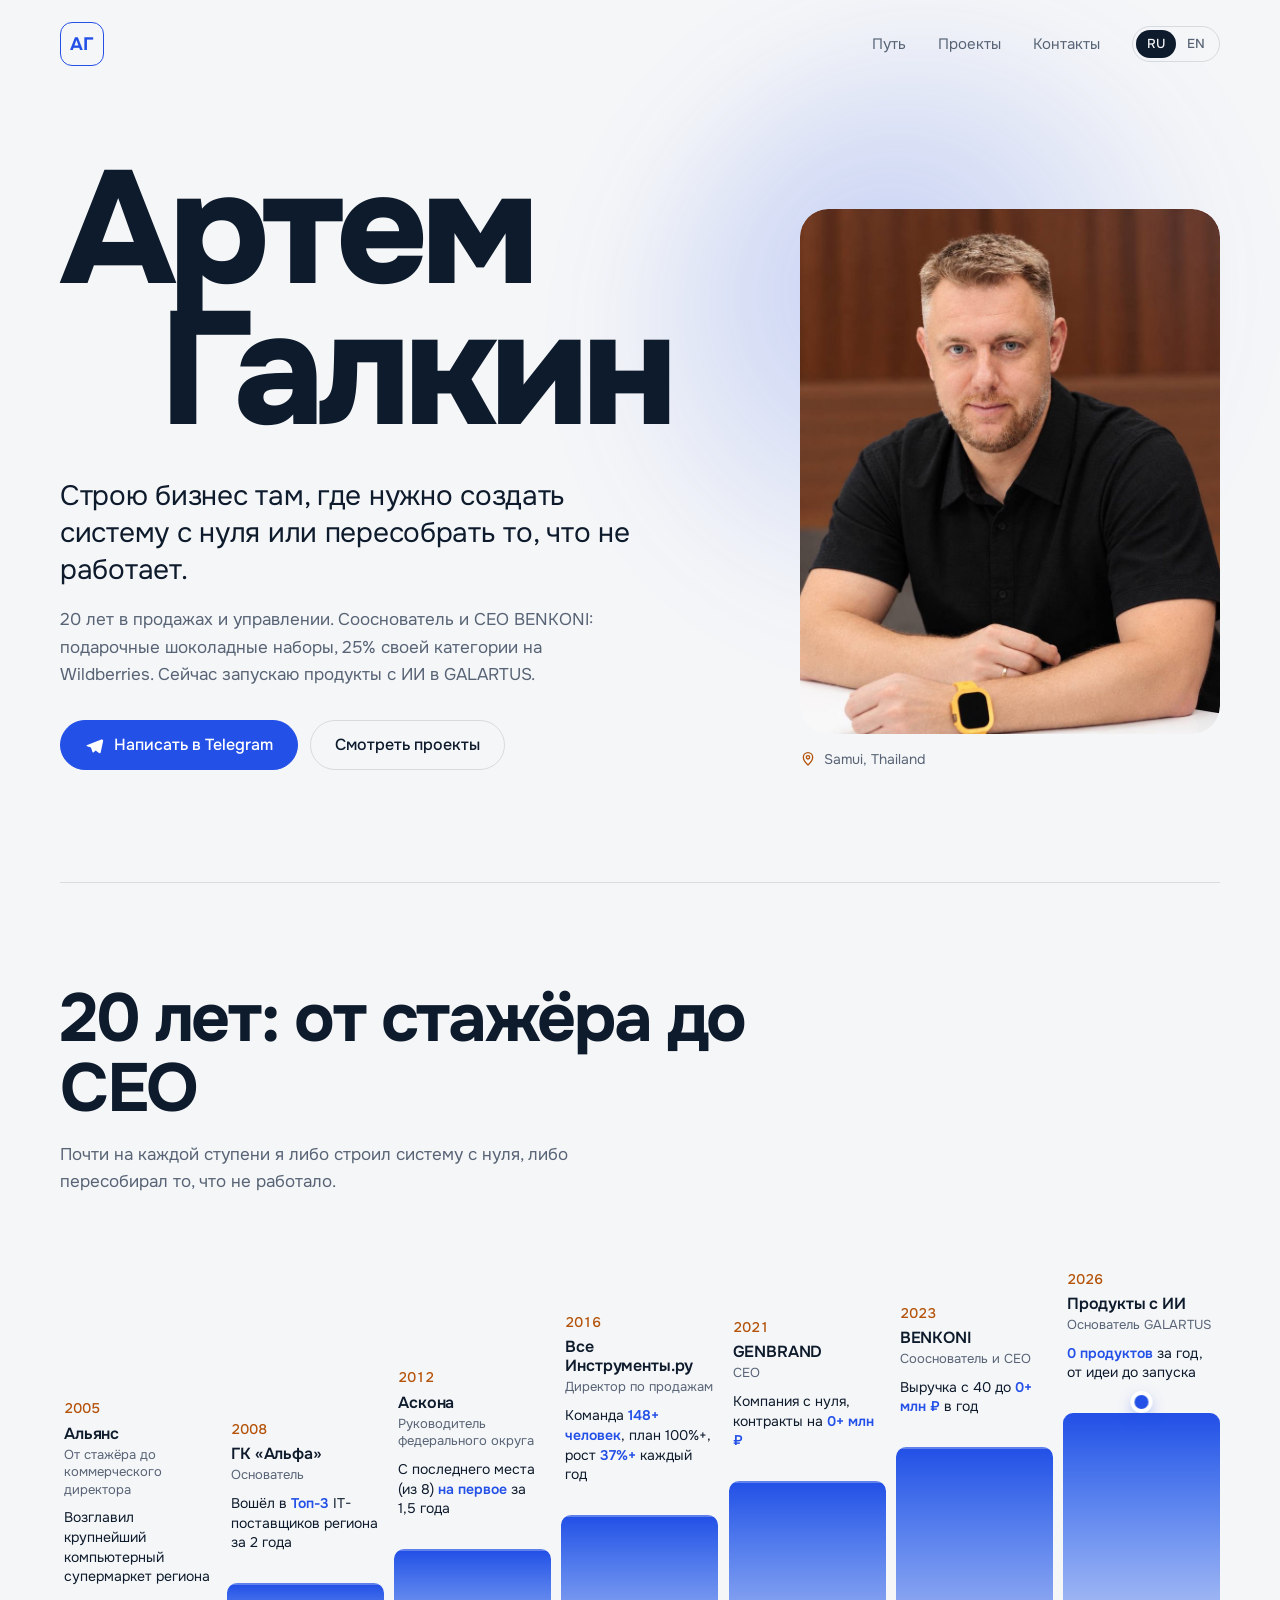
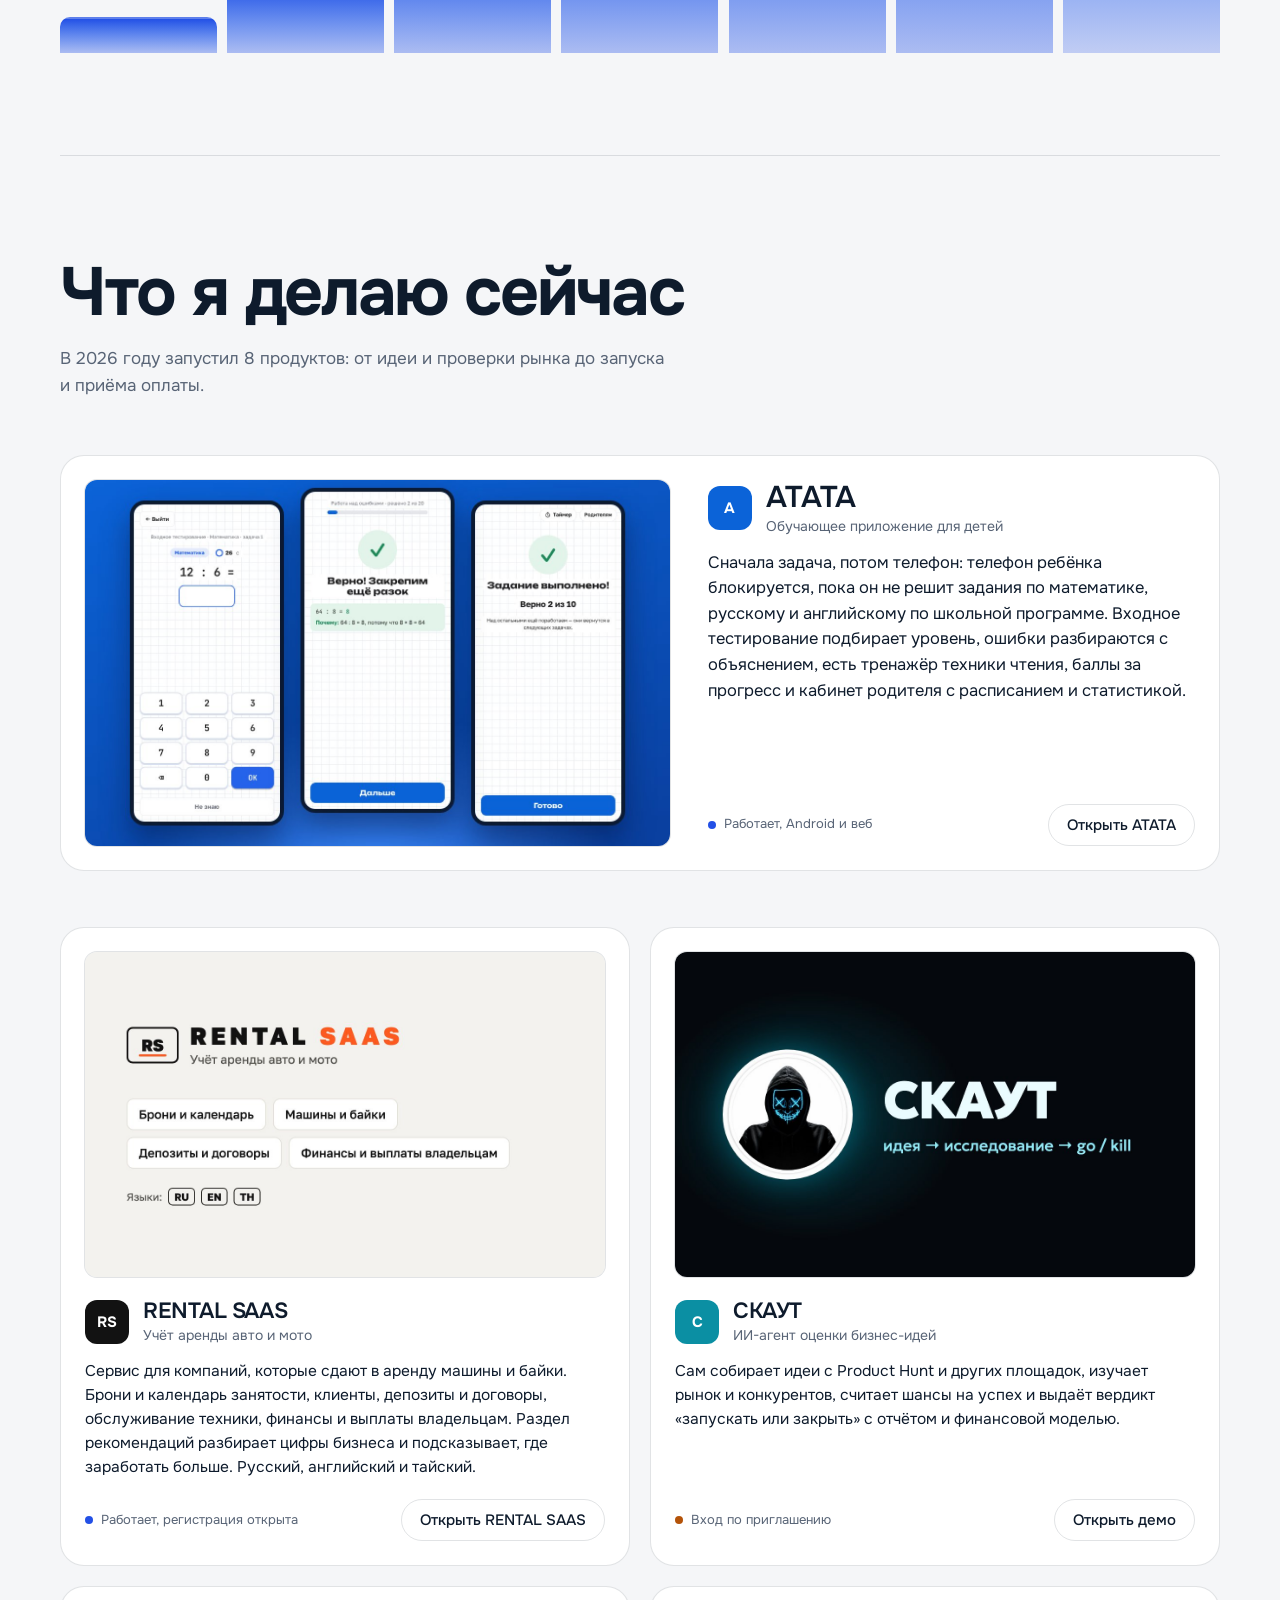
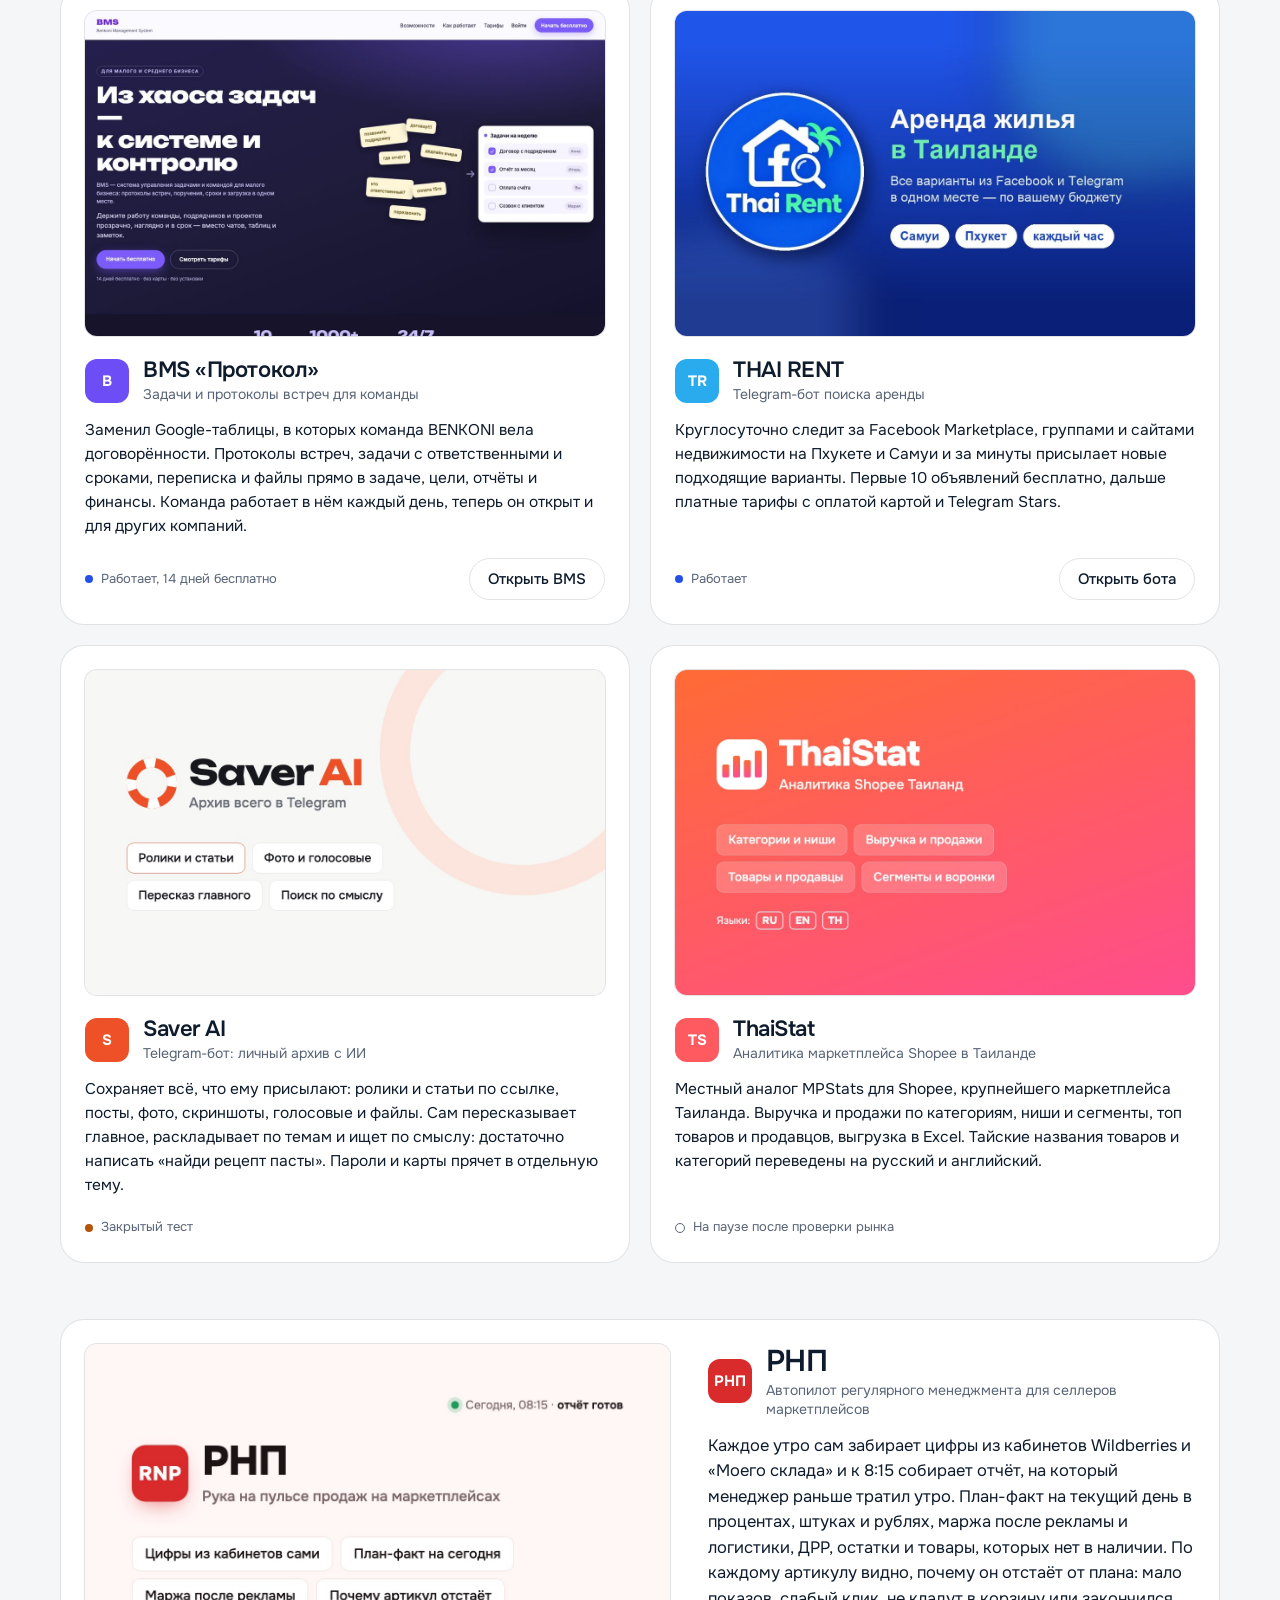
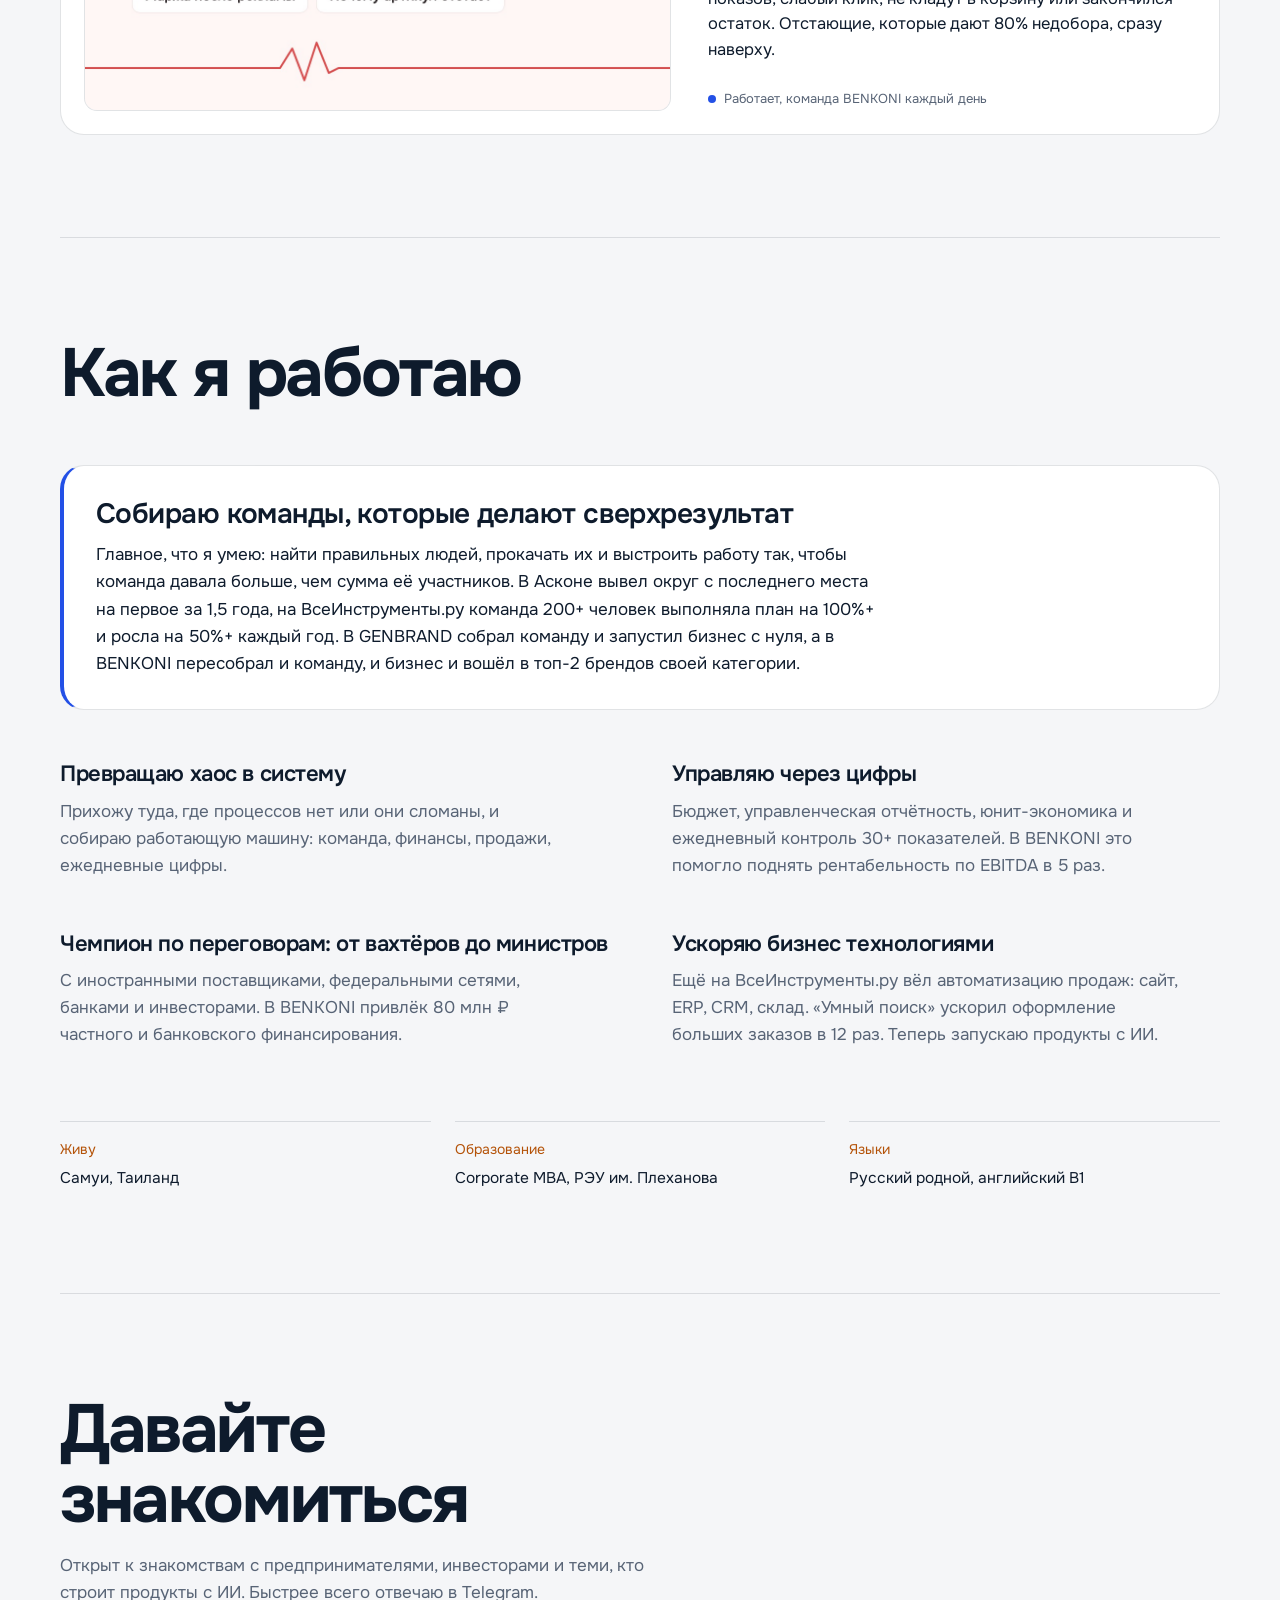
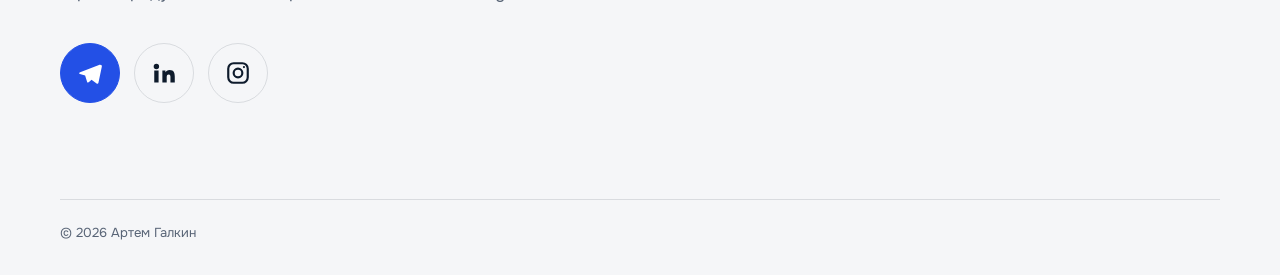
==== commit 5235e5a6: "Team block: GENBRAND from scratch, BENKONI rebuilt to top-2 brand Co-Authored-By: Claude Opus 5.5 <n" ====
--- a/index.html
+++ b/index.html
@@ -250,7 +250,7 @@
     <div class="how">
       <div class="lead-skill">
         <h3>Собираю команды, которые делают сверхрезультат</h3>
-        <p>Главное, что я умею: найти правильных людей, прокачать их и выстроить работу так, чтобы команда давала больше, чем сумма её участников. В Асконе вывел округ с последнего места на первое за 1,5 года, на ВсеИнструменты.ру команда 200+ человек выполняла план на 100%+ и росла на 50%+ каждый год, в GENBRAND вовлечённость команды 4,8 из 5. В BENKONI собрал с нуля сильную команду по маркетплейсам.</p>
+        <p>Главное, что я умею: найти правильных людей, прокачать их и выстроить работу так, чтобы команда давала больше, чем сумма её участников. В Асконе вывел округ с последнего места на первое за 1,5 года, на ВсеИнструменты.ру команда 200+ человек выполняла план на 100%+ и росла на 50%+ каждый год. В GENBRAND собрал команду и запустил бизнес с нуля, а в BENKONI пересобрал и команду, и бизнес и вошёл в топ-2 брендов своей категории.</p>
       </div>
       <div>
         <h3>Превращаю хаос в систему</h3>
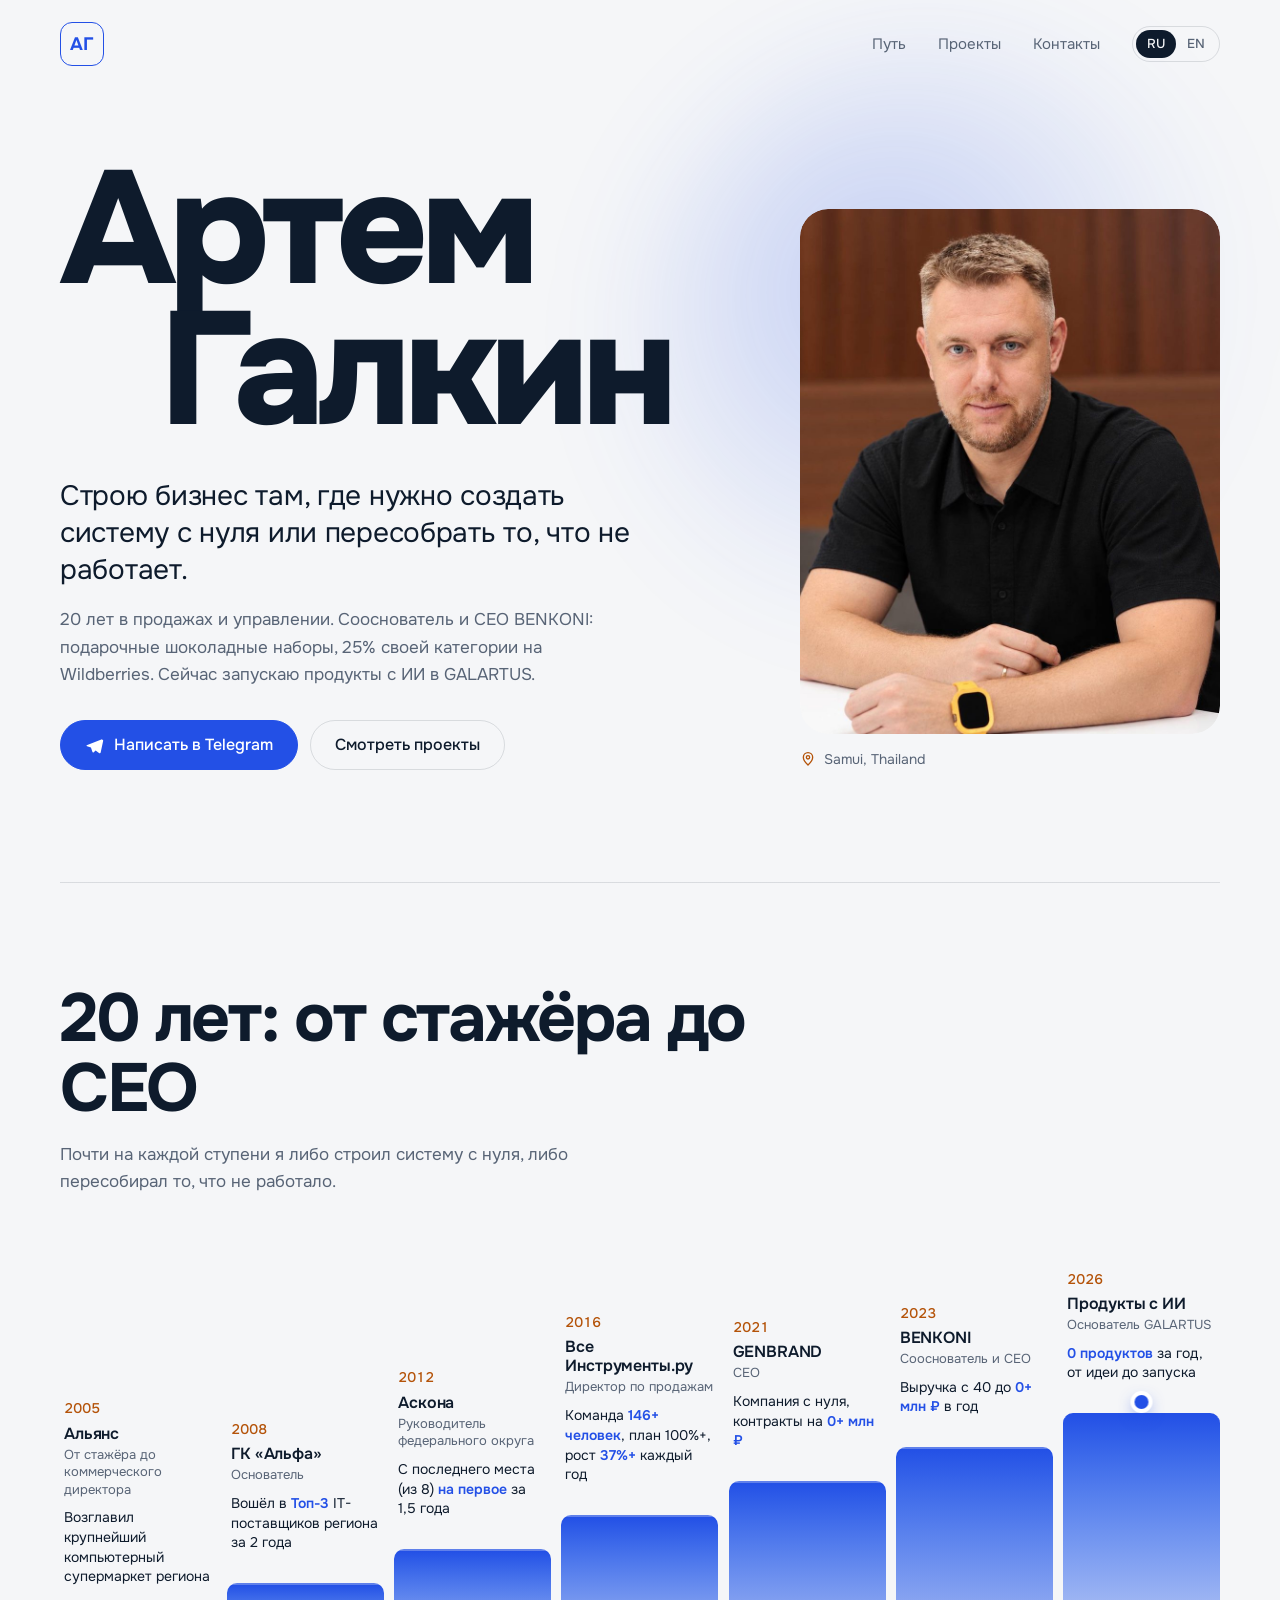
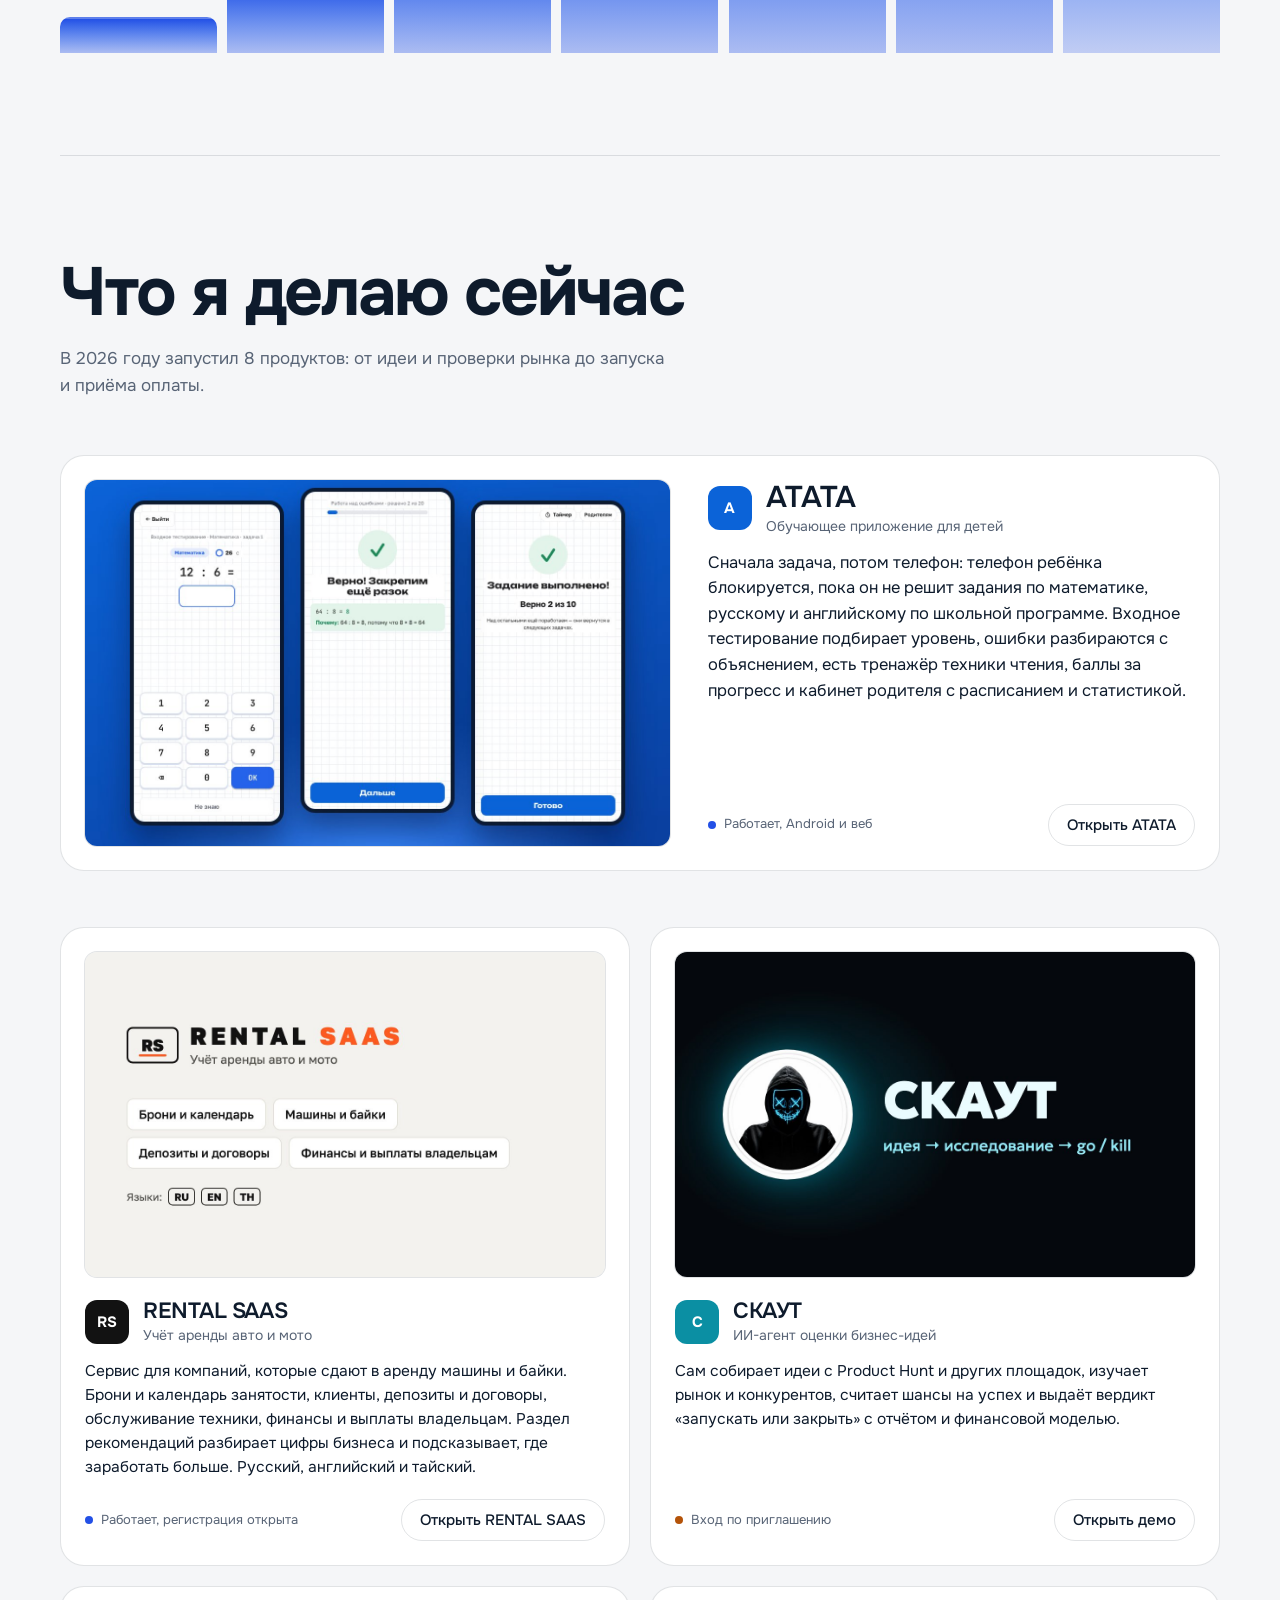
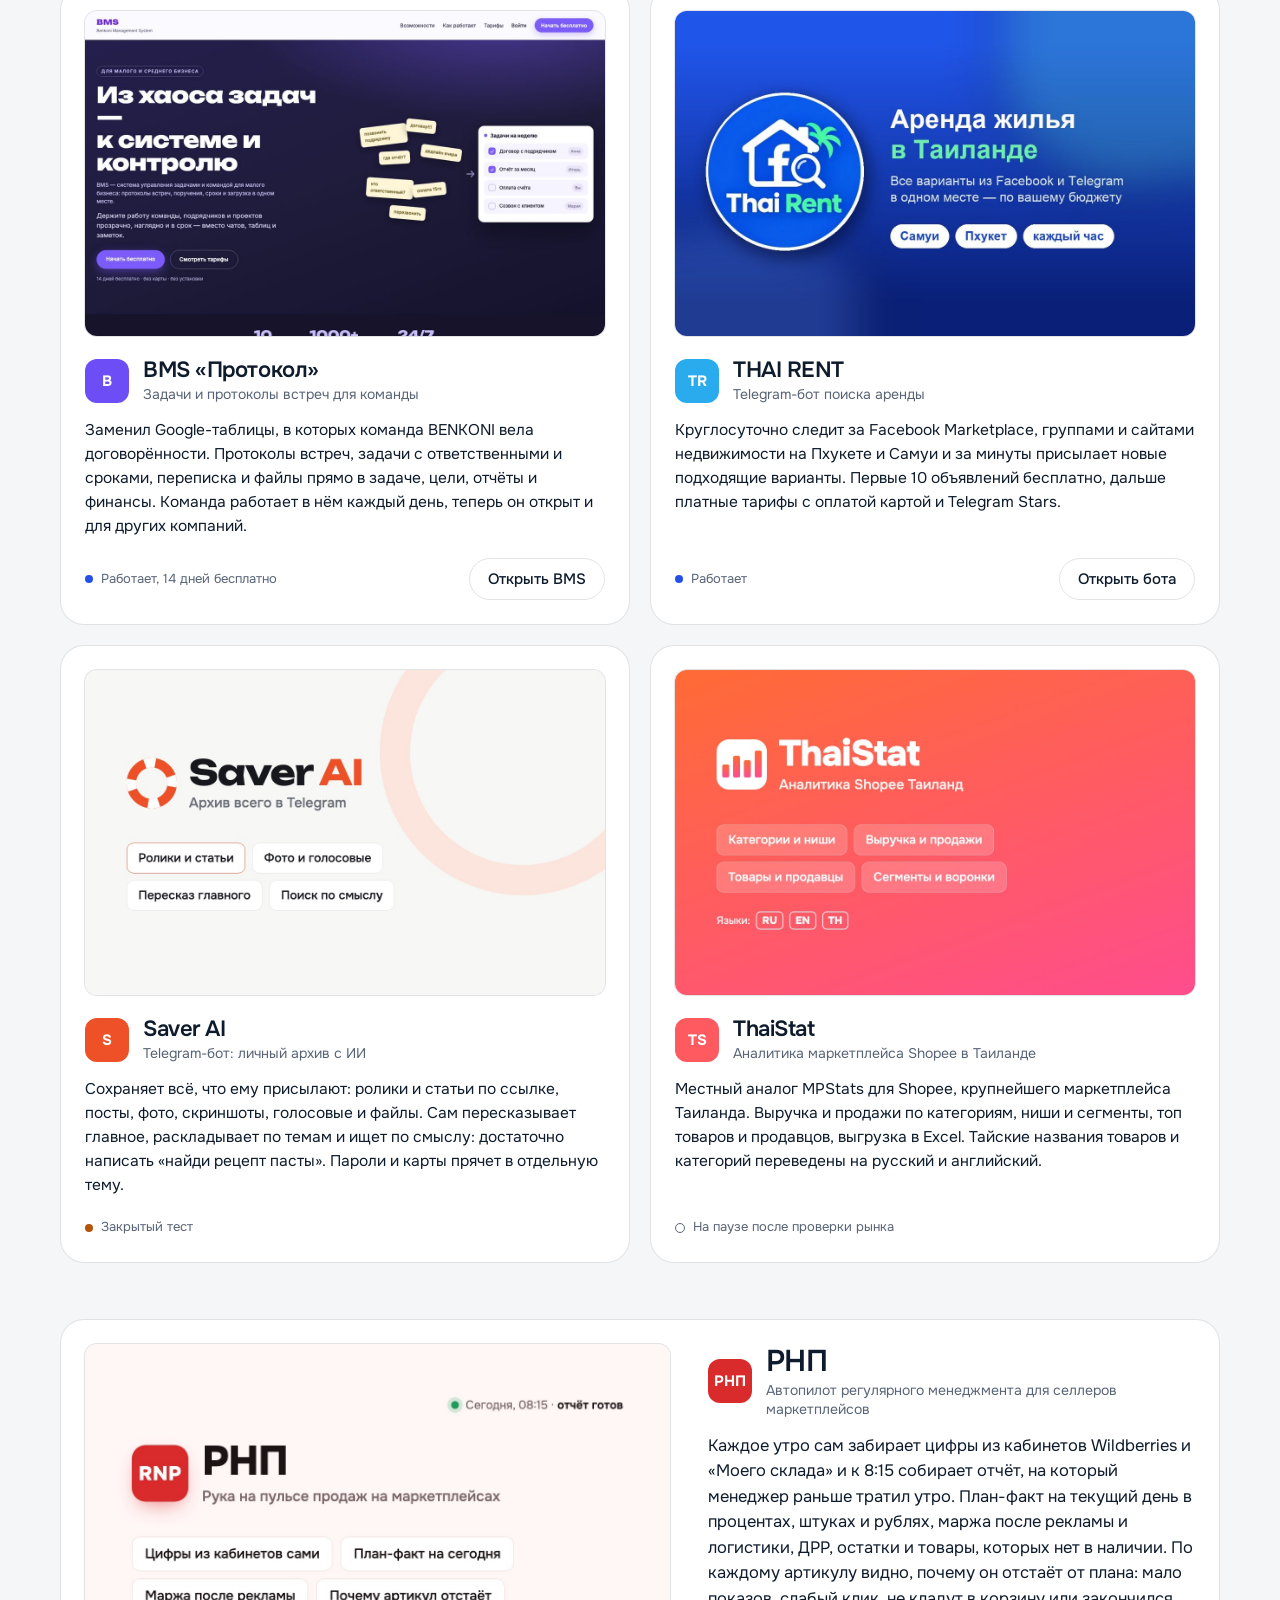
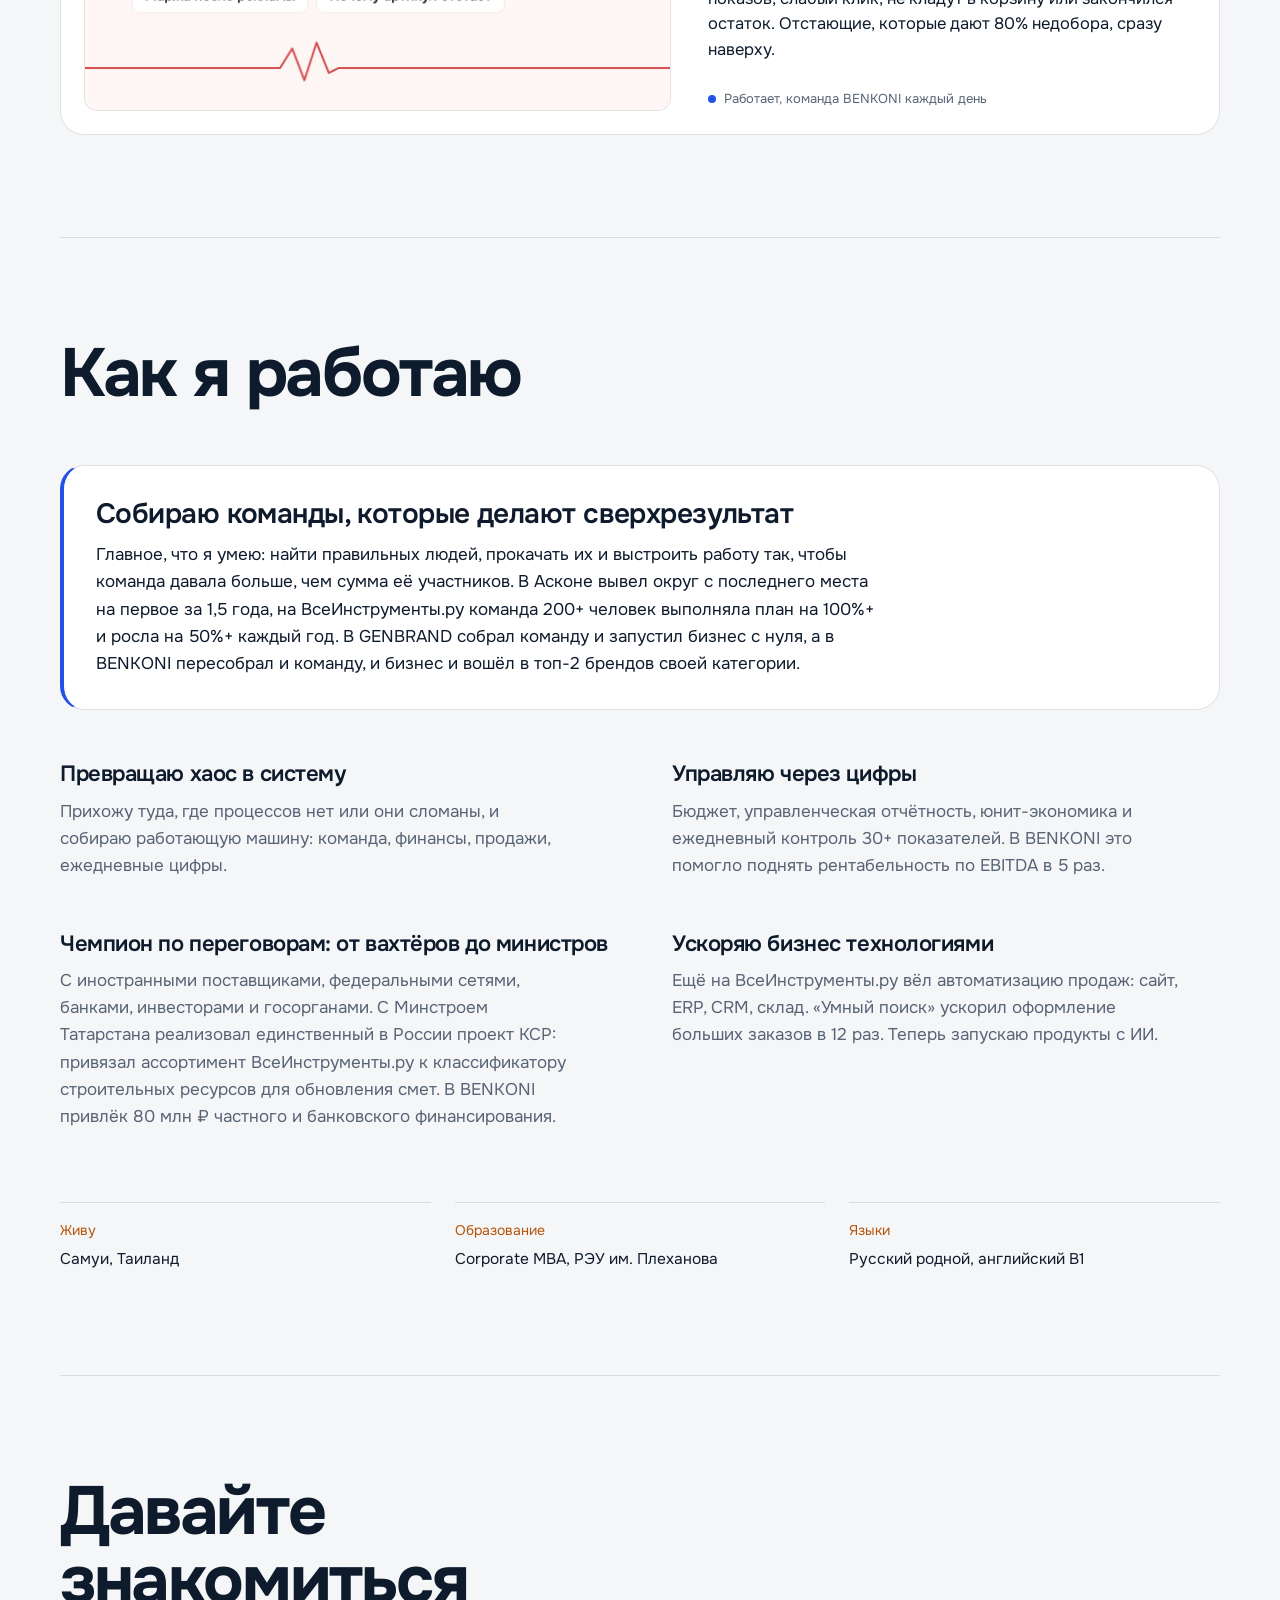
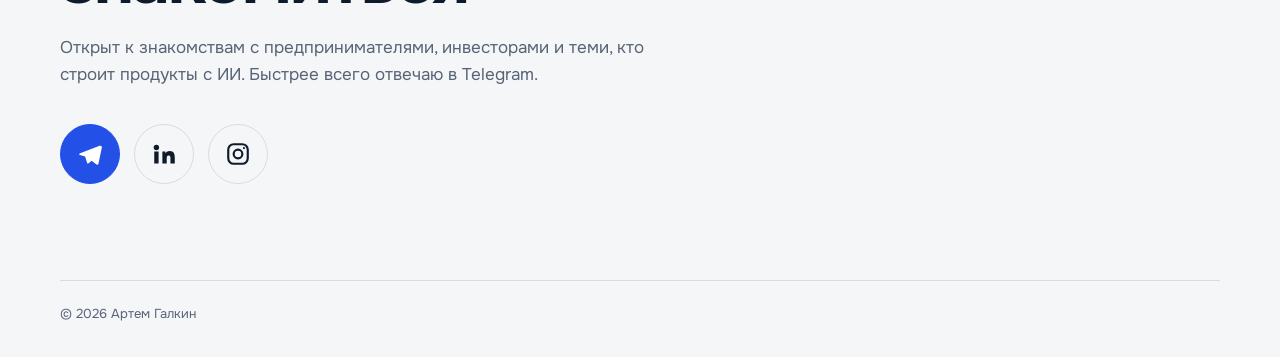
==== commit cd23aca7: "Negotiation block: KSR project with the Tatarstan Ministry of Construction Co-Authored-By: Claude Op" ====
--- a/index.html
+++ b/index.html
@@ -262,7 +262,7 @@
       </div>
       <div>
         <h3>Чемпион по переговорам: от вахтёров до министров</h3>
-        <p>С иностранными поставщиками, федеральными сетями, банками и инвесторами. В BENKONI привлёк 80 млн ₽ частного и банковского финансирования.</p>
+        <p>С иностранными поставщиками, федеральными сетями, банками, инвесторами и госорганами. С Минстроем Татарстана реализовал единственный в России проект КСР: привязал ассортимент ВсеИнструменты.ру к классификатору строительных ресурсов для обновления смет. В BENKONI привлёк 80 млн ₽ частного и банковского финансирования.</p>
       </div>
       <div>
         <h3>Ускоряю бизнес технологиями</h3>
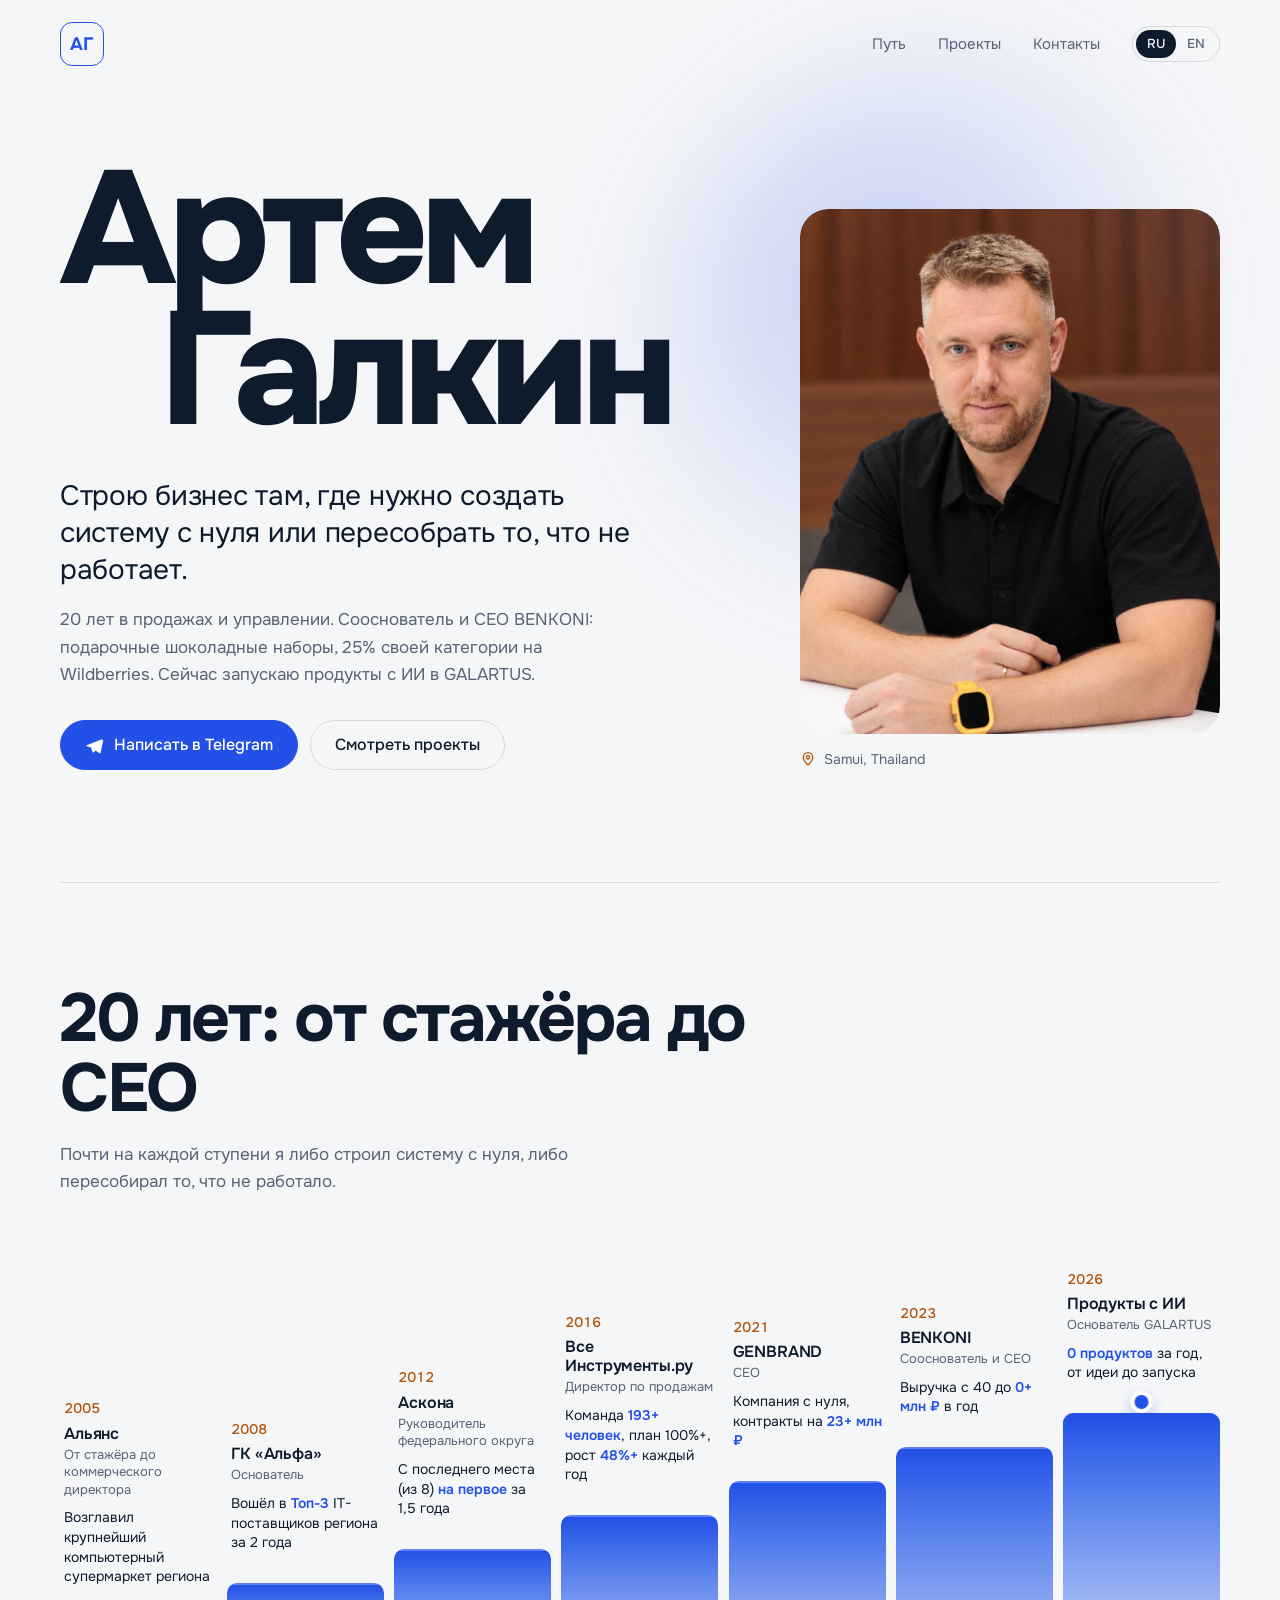
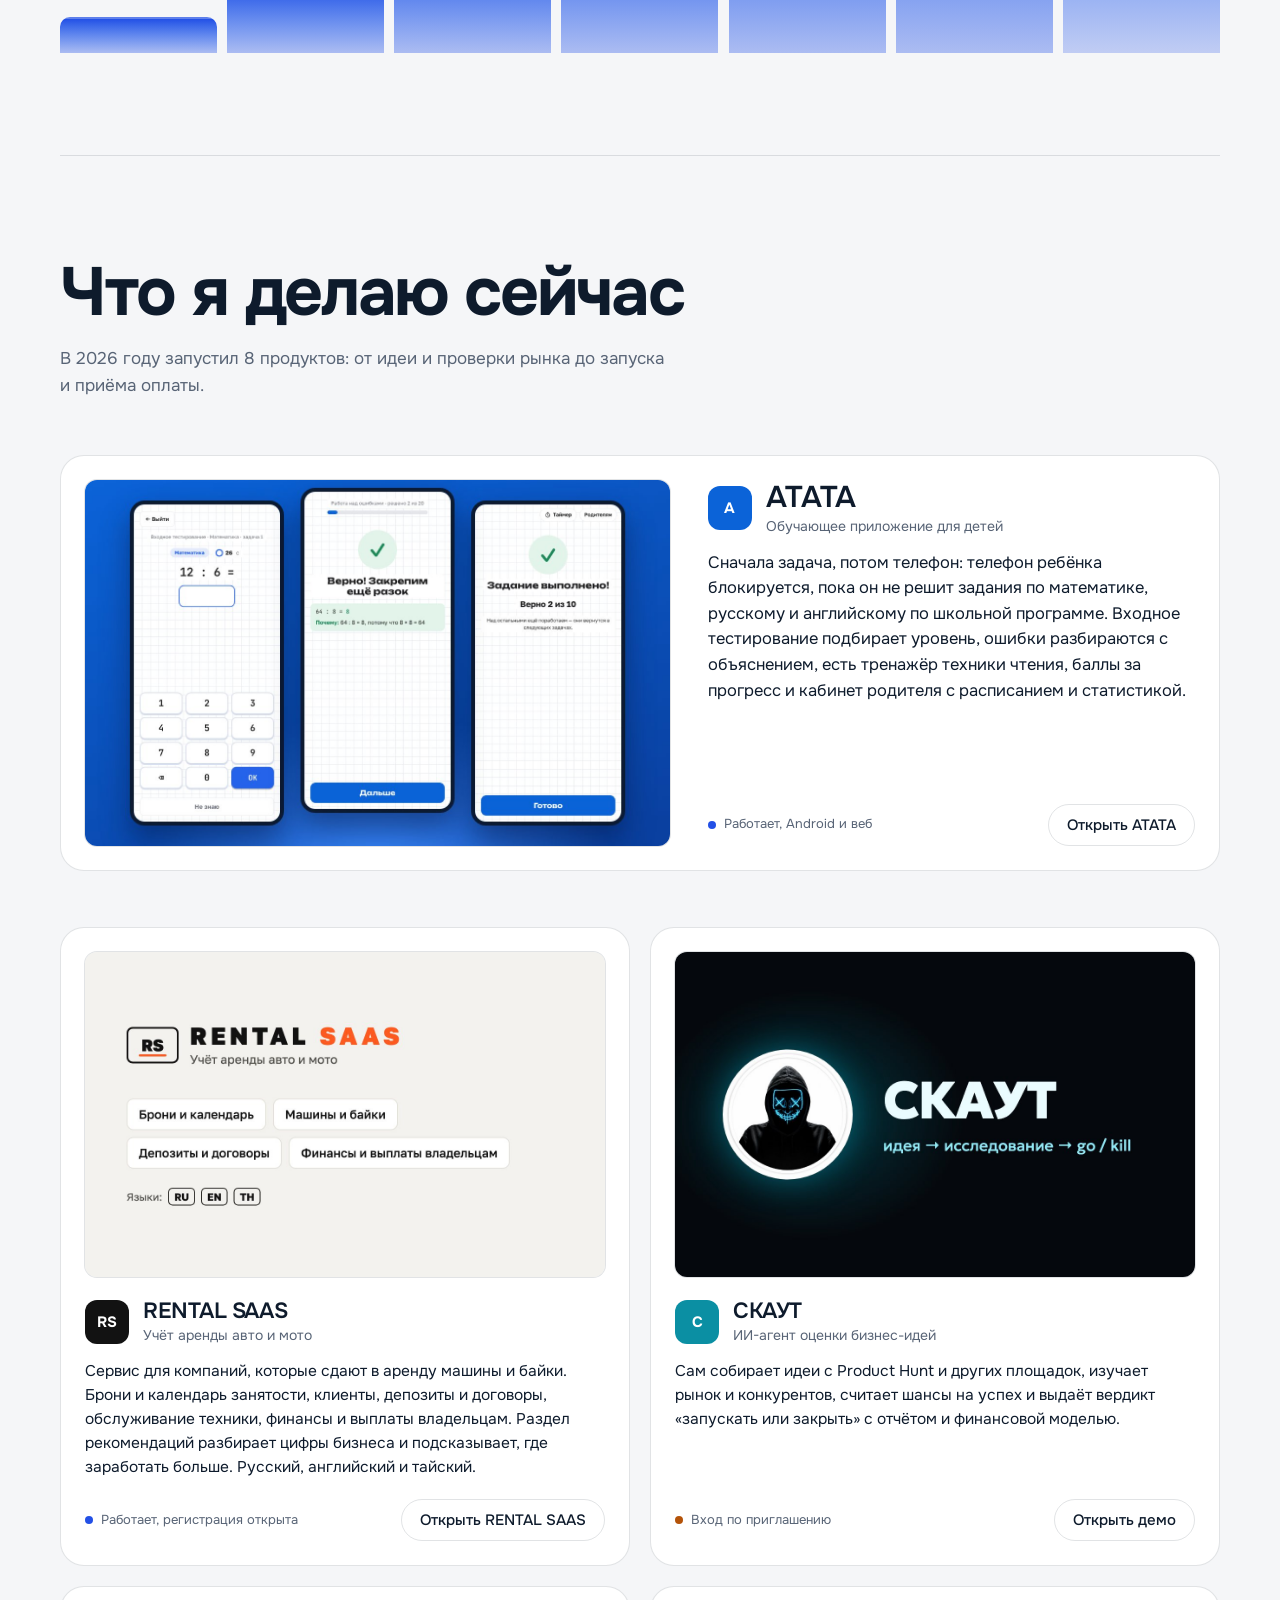
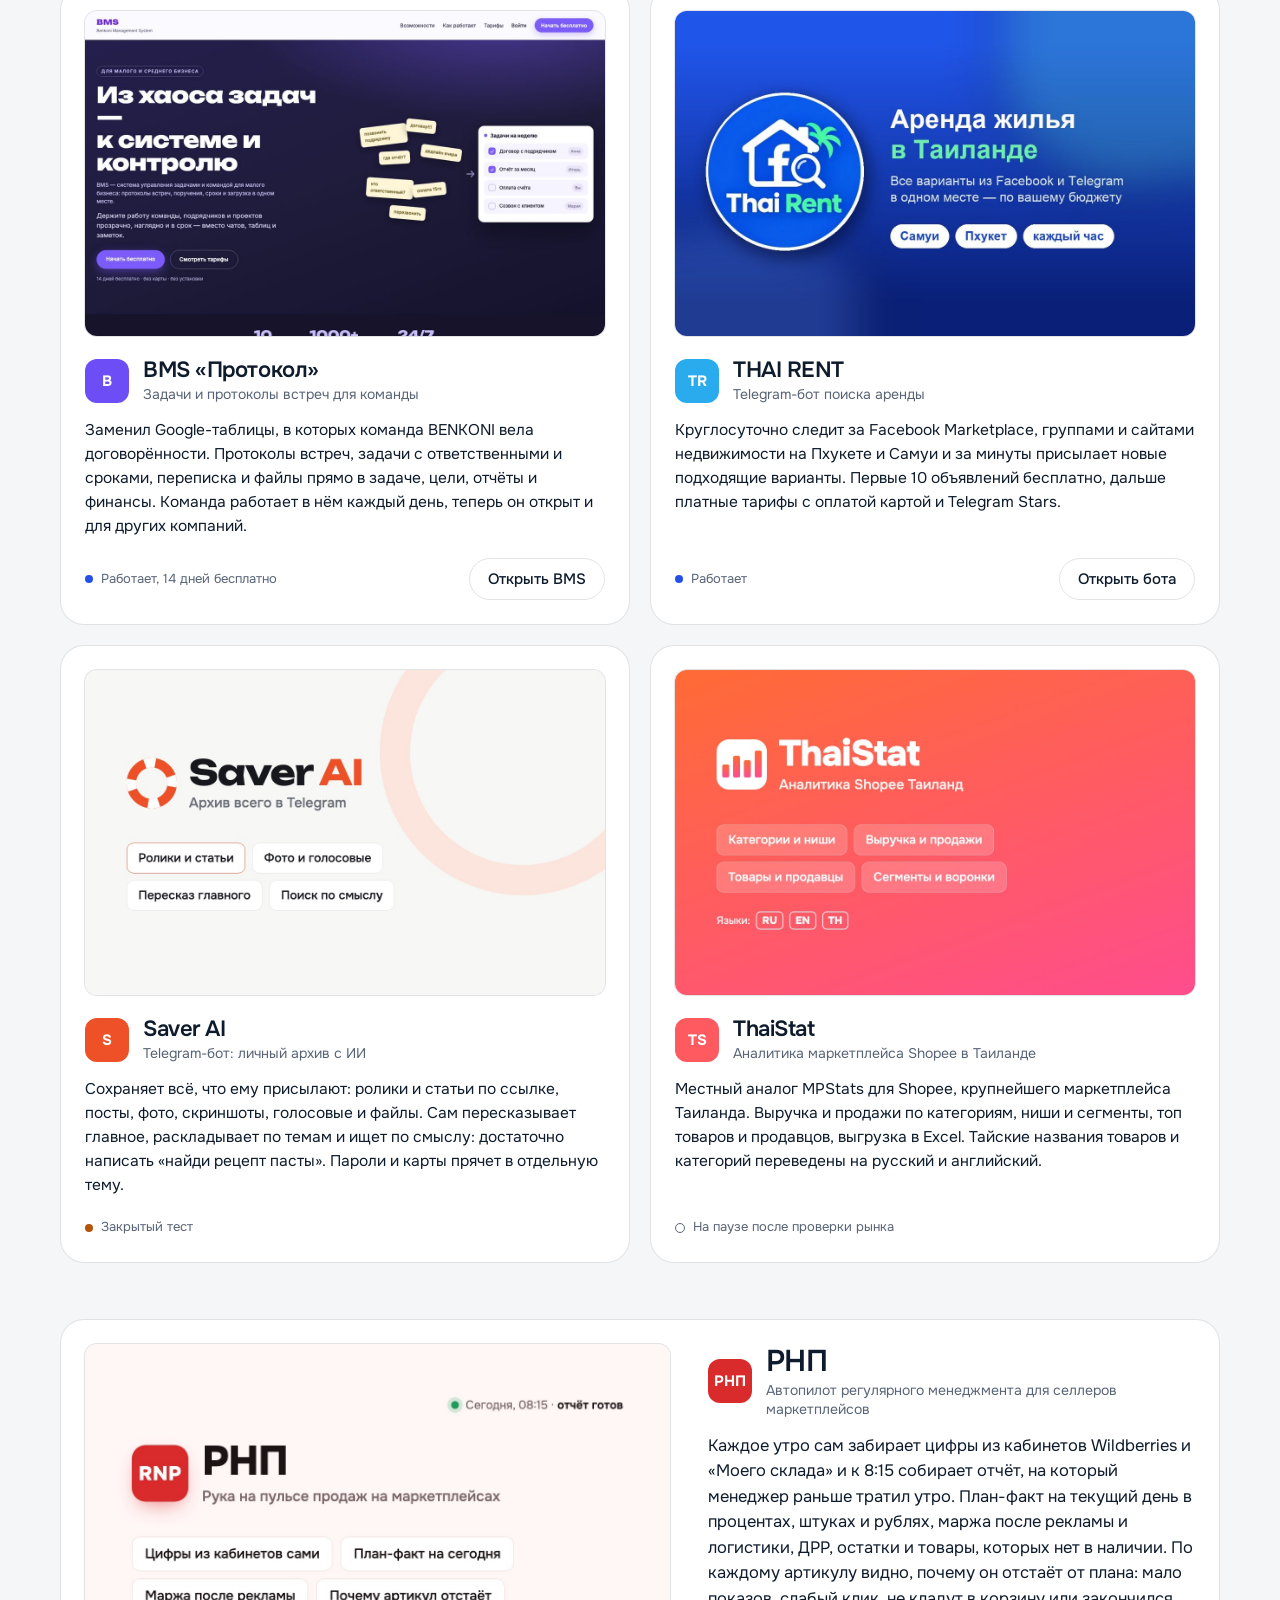
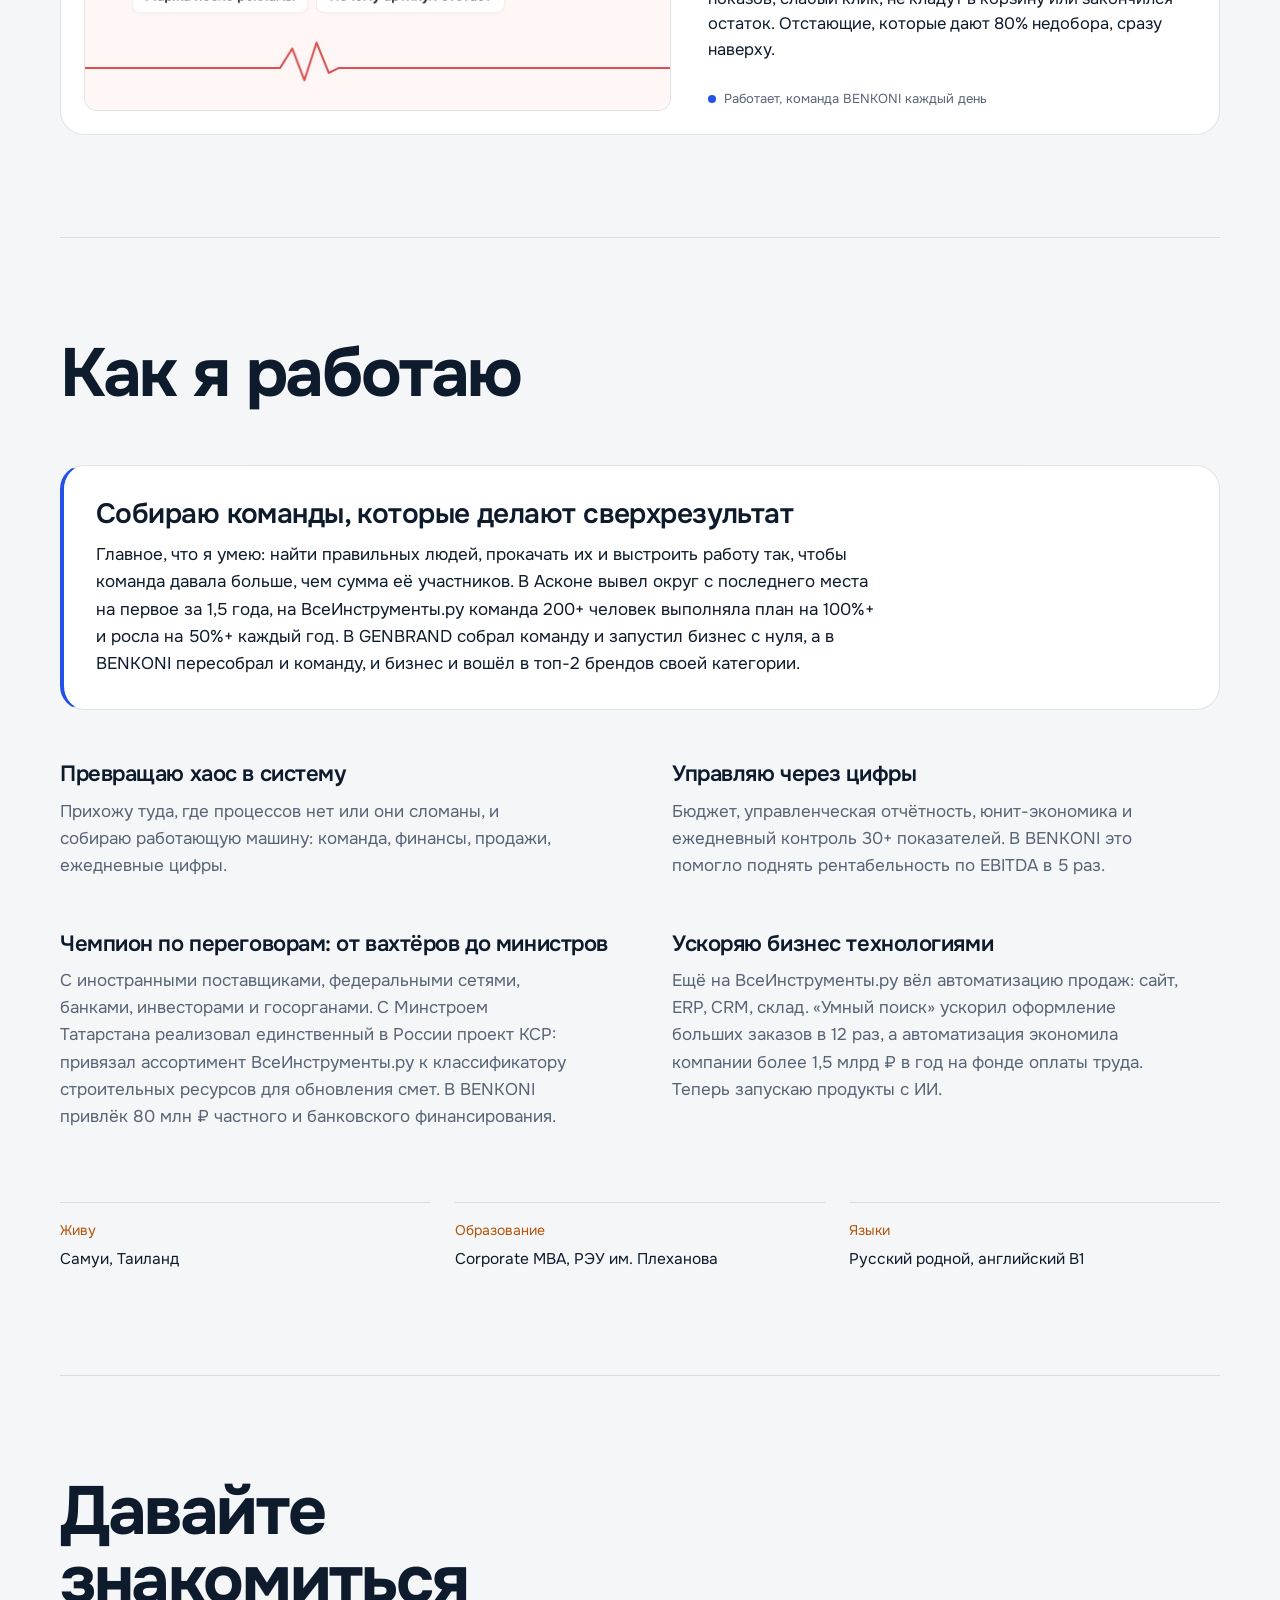
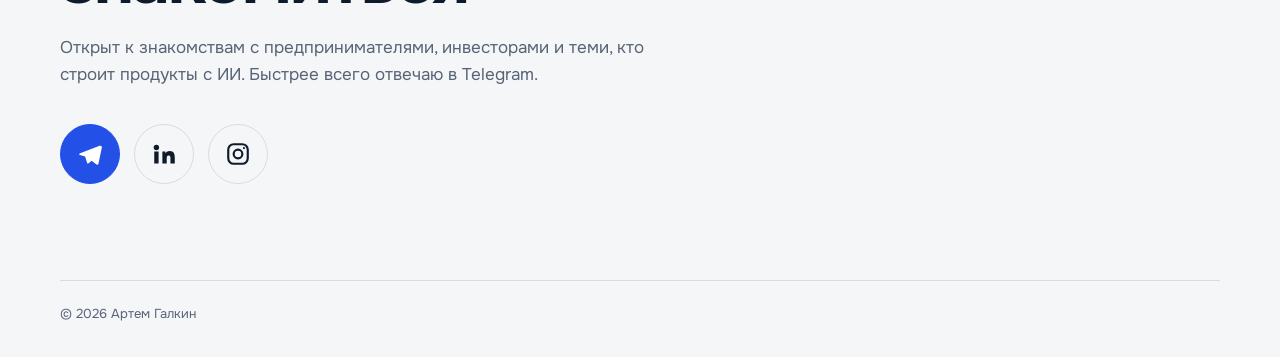
==== commit c9b8b19a: "Tech block: automation saved over 1.5 bn RUB a year in payroll Co-Authored-By: Claude Opus 5.5 <nore" ====
--- a/index.html
+++ b/index.html
@@ -266,7 +266,7 @@
       </div>
       <div>
         <h3>Ускоряю бизнес технологиями</h3>
-        <p>Ещё на ВсеИнструменты.ру вёл автоматизацию продаж: сайт, ERP, CRM, склад. «Умный поиск» ускорил оформление больших заказов в 12 раз. Теперь запускаю продукты с ИИ.</p>
+        <p>Ещё на ВсеИнструменты.ру вёл автоматизацию продаж: сайт, ERP, CRM, склад. «Умный поиск» ускорил оформление больших заказов в 12 раз, а автоматизация экономила компании более 1,5 млрд ₽ в год на фонде оплаты труда. Теперь запускаю продукты с ИИ.</p>
       </div>
     </div>
     <dl class="facts">
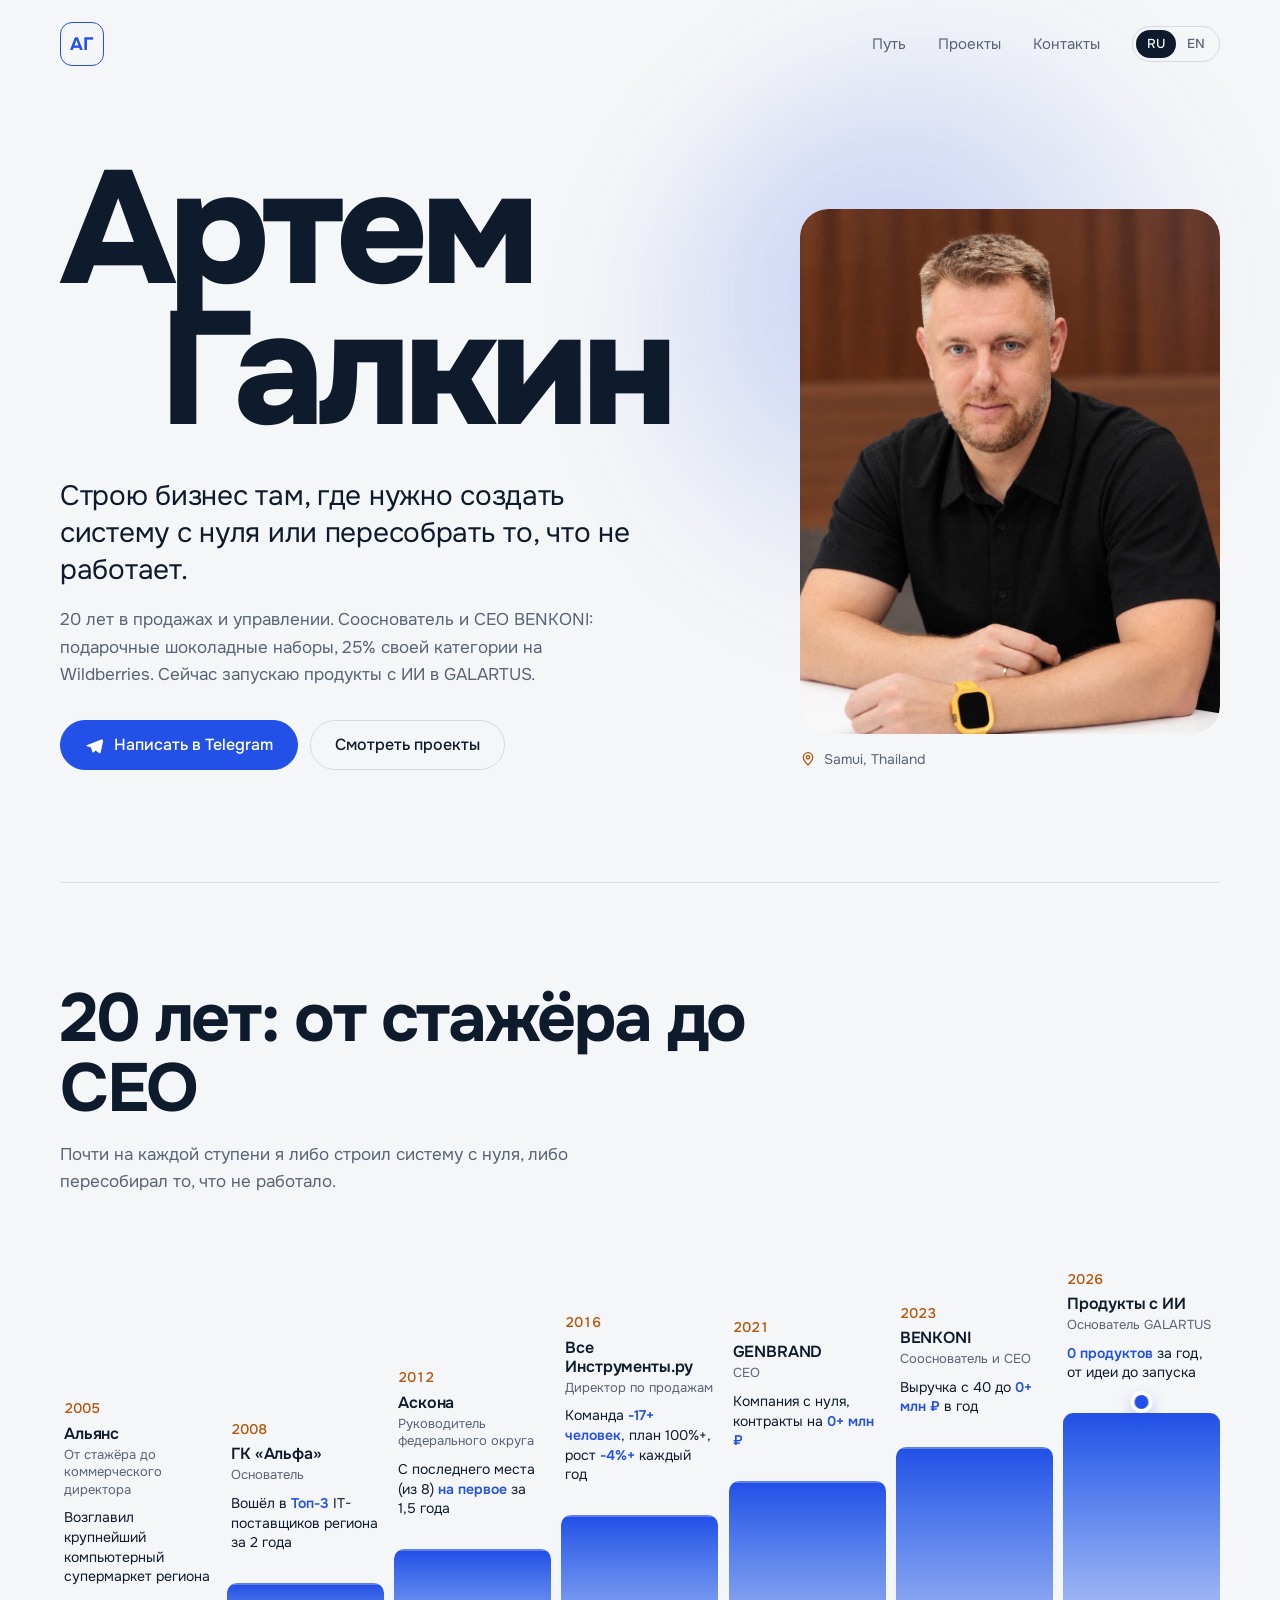
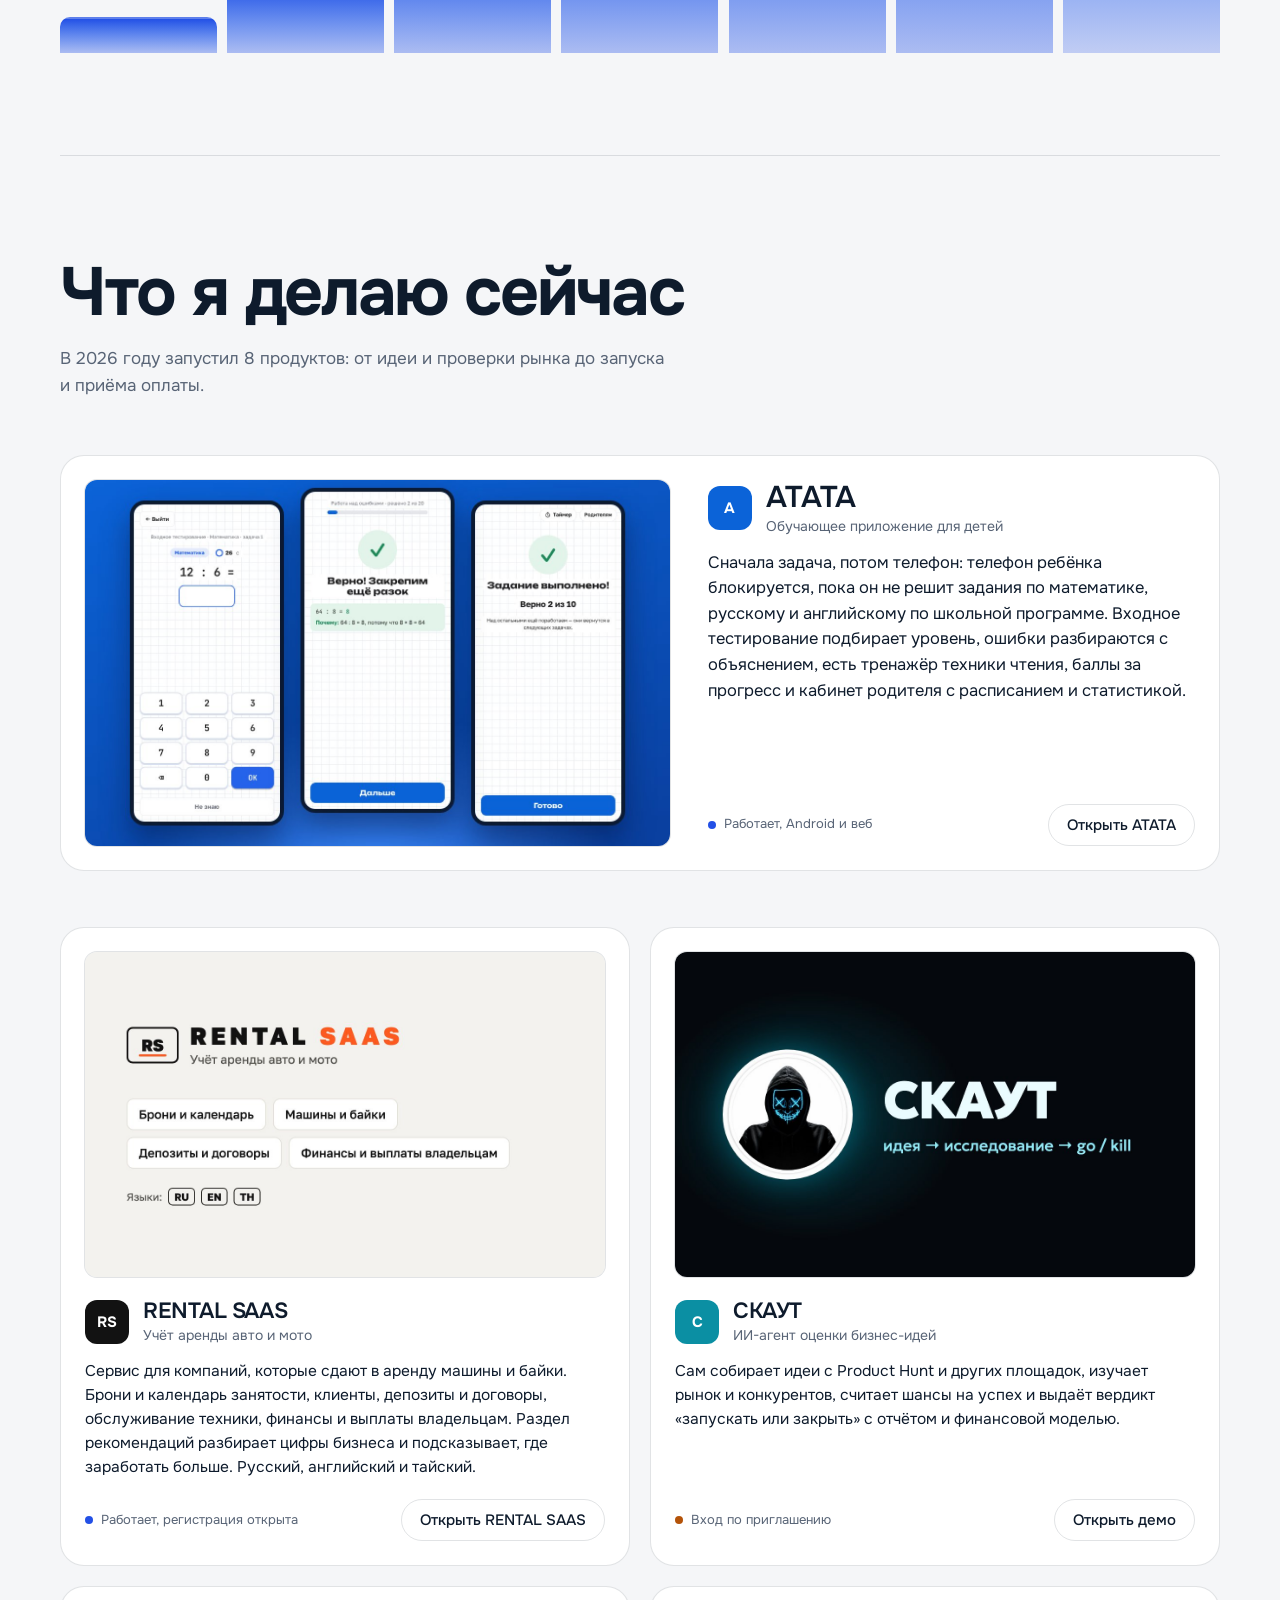
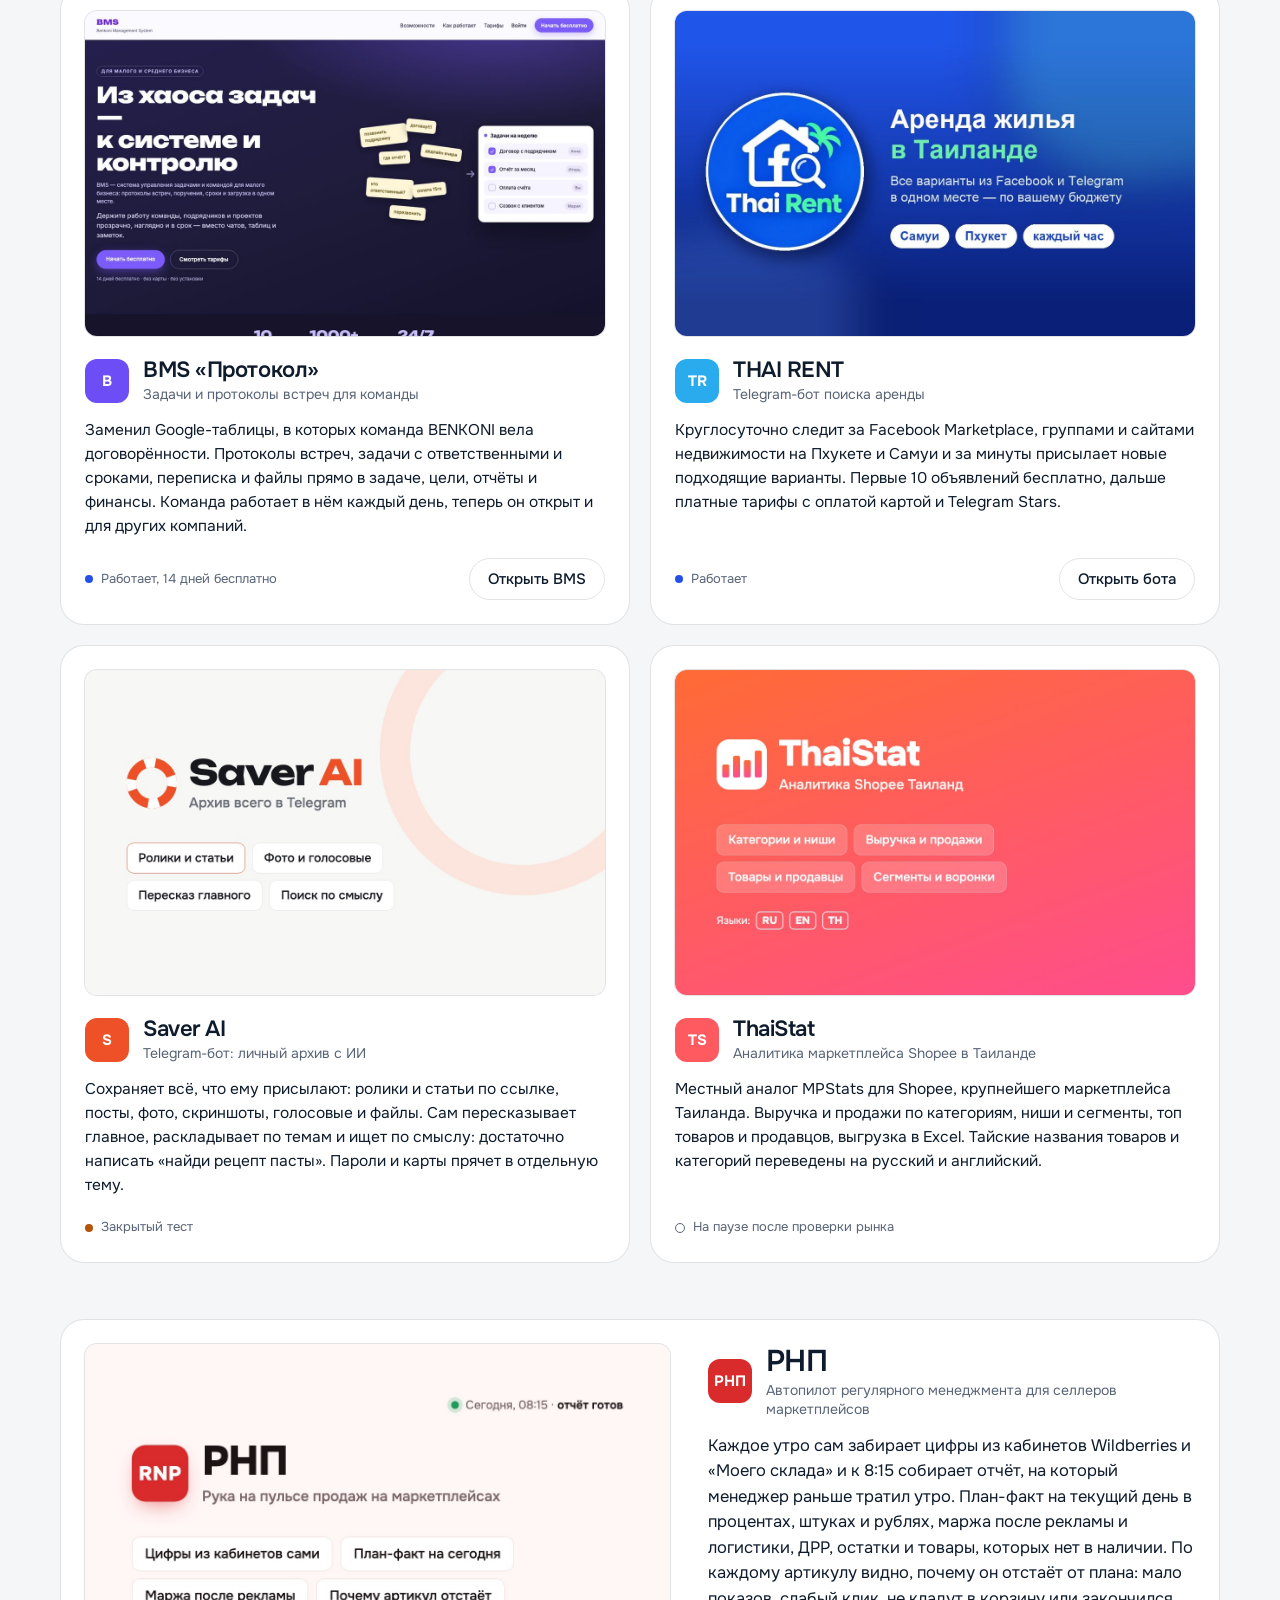
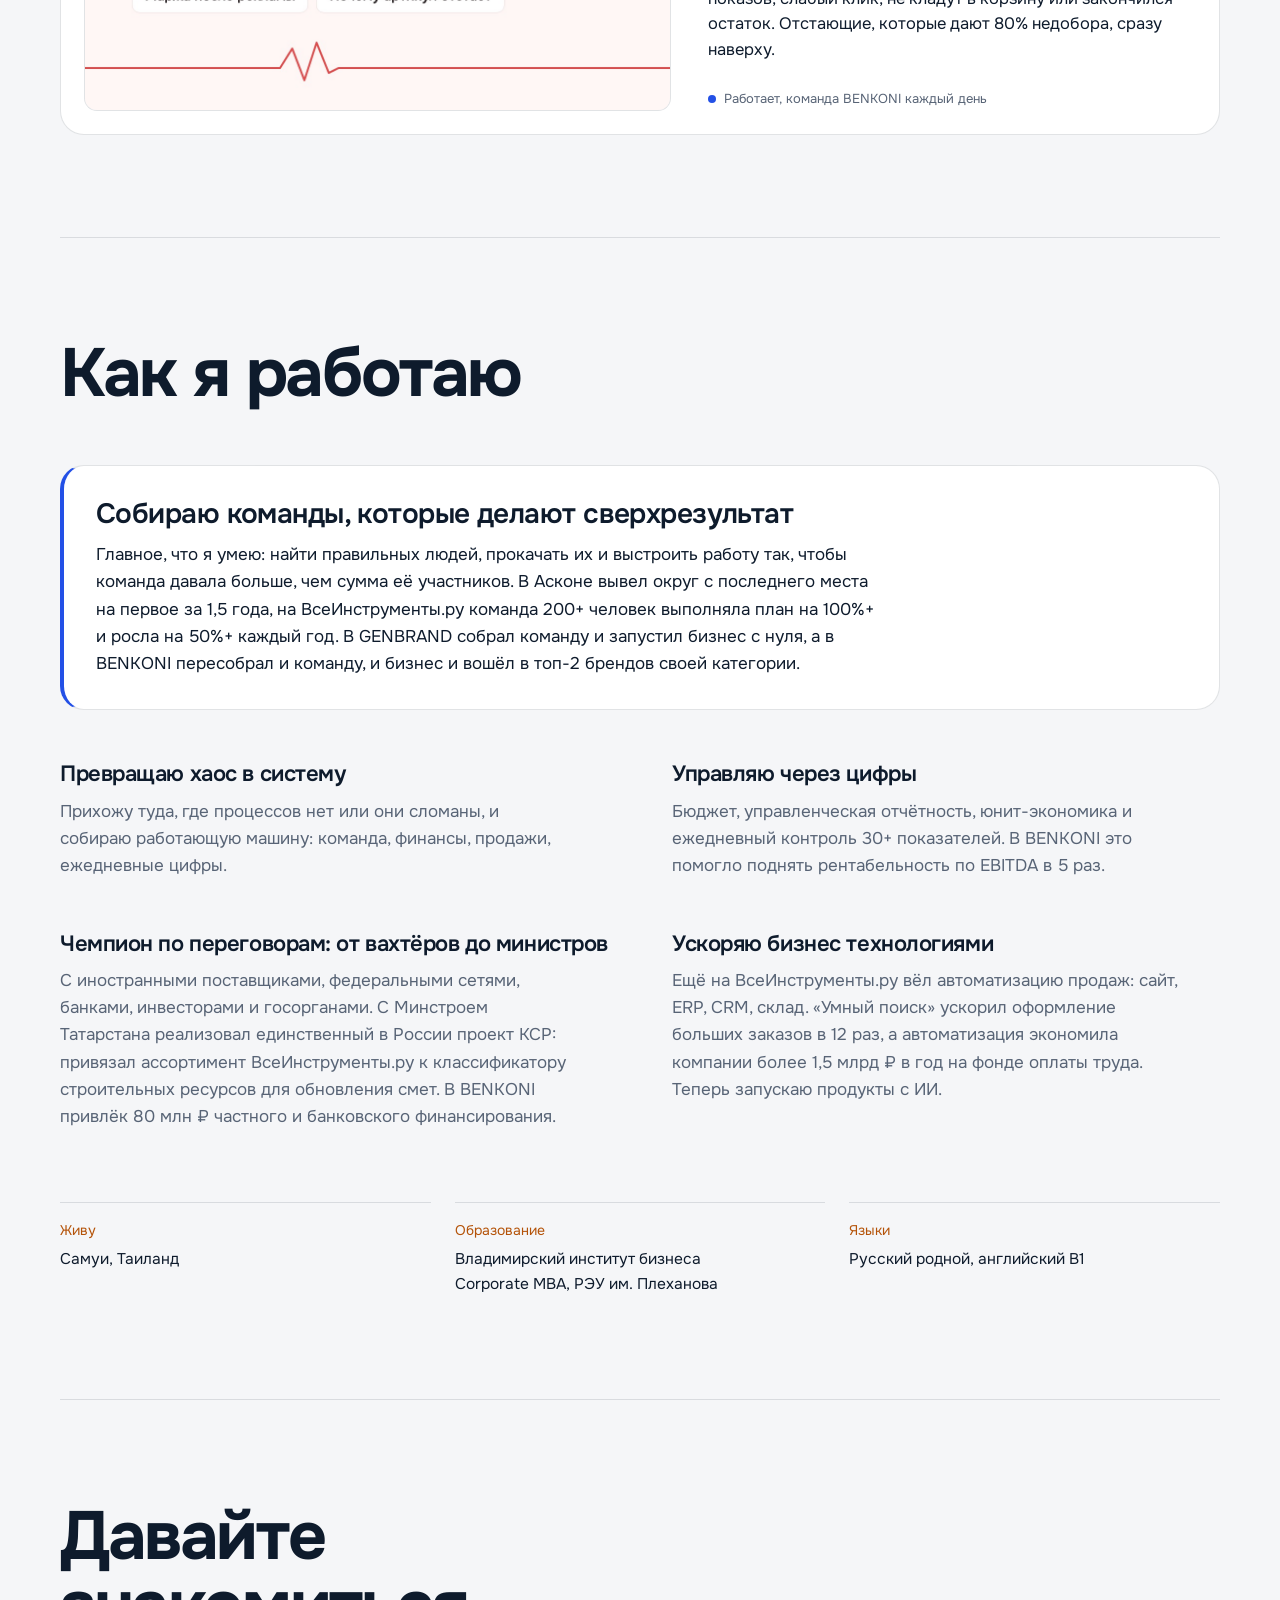
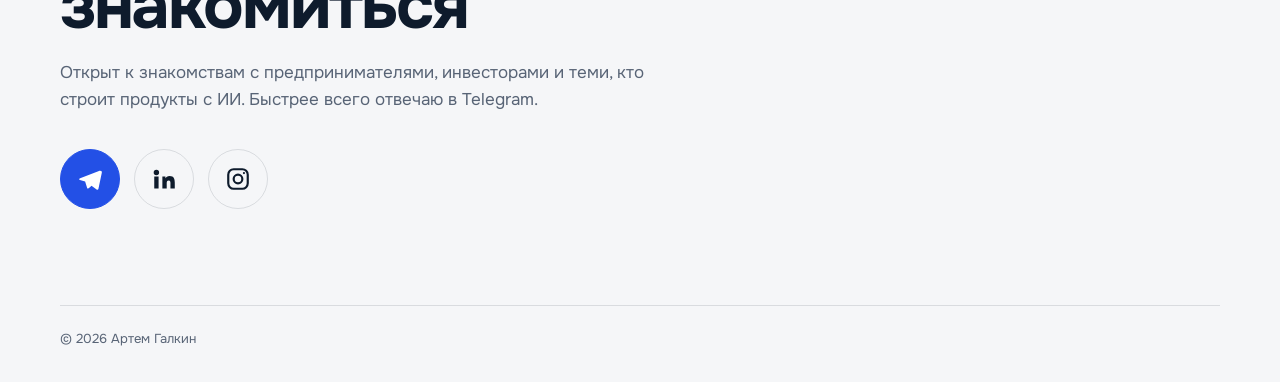
==== commit 00496b65: "Education: add Vladimir Institute of Business first Co-Authored-By: Claude Opus 5.5 <noreply@anthrop" ====
--- a/index.html
+++ b/index.html
@@ -271,7 +271,7 @@
     </div>
     <dl class="facts">
       <div><dt>Живу</dt><dd>Самуи, Таиланд</dd></div>
-      <div><dt>Образование</dt><dd>Corporate MBA, РЭУ им. Плеханова</dd></div>
+      <div><dt>Образование</dt><dd>Владимирский институт бизнеса<br>Corporate MBA, РЭУ им. Плеханова</dd></div>
       <div><dt>Языки</dt><dd>Русский родной, английский B1</dd></div>
     </dl>
   </section>
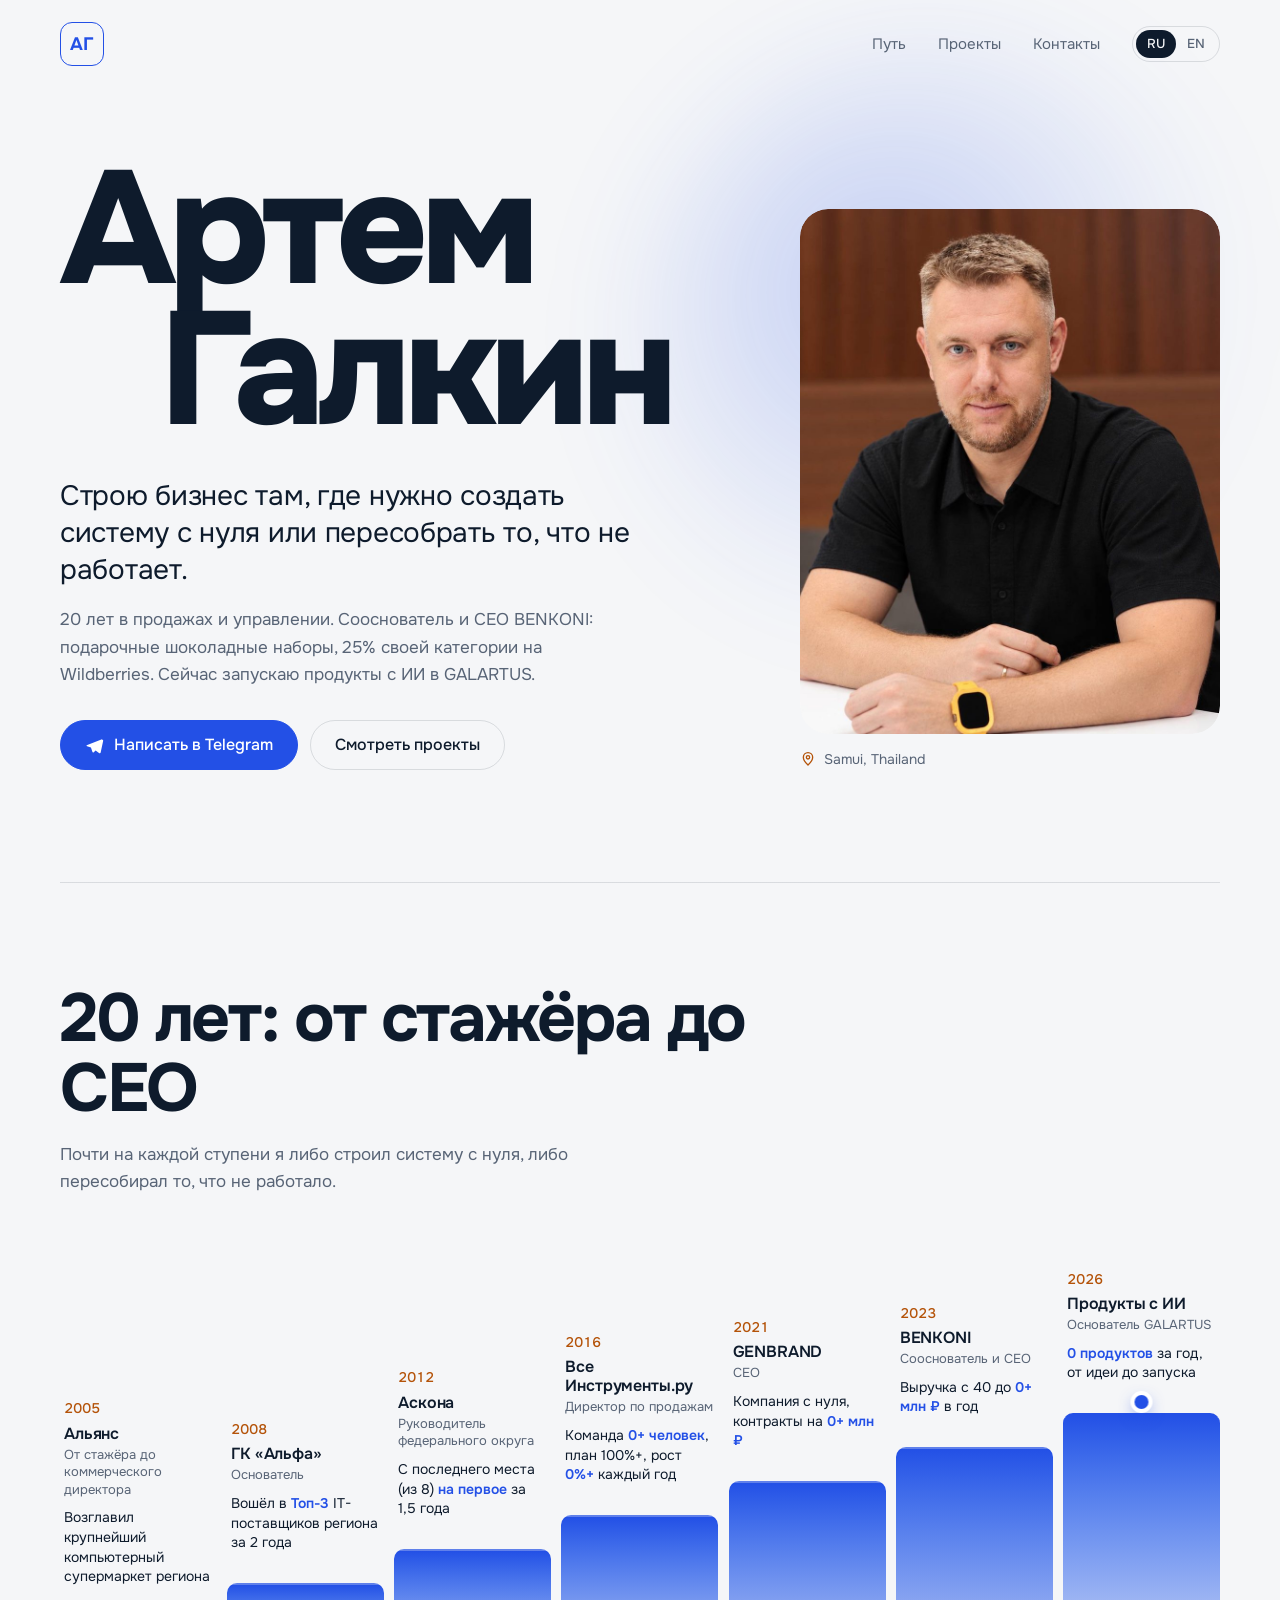
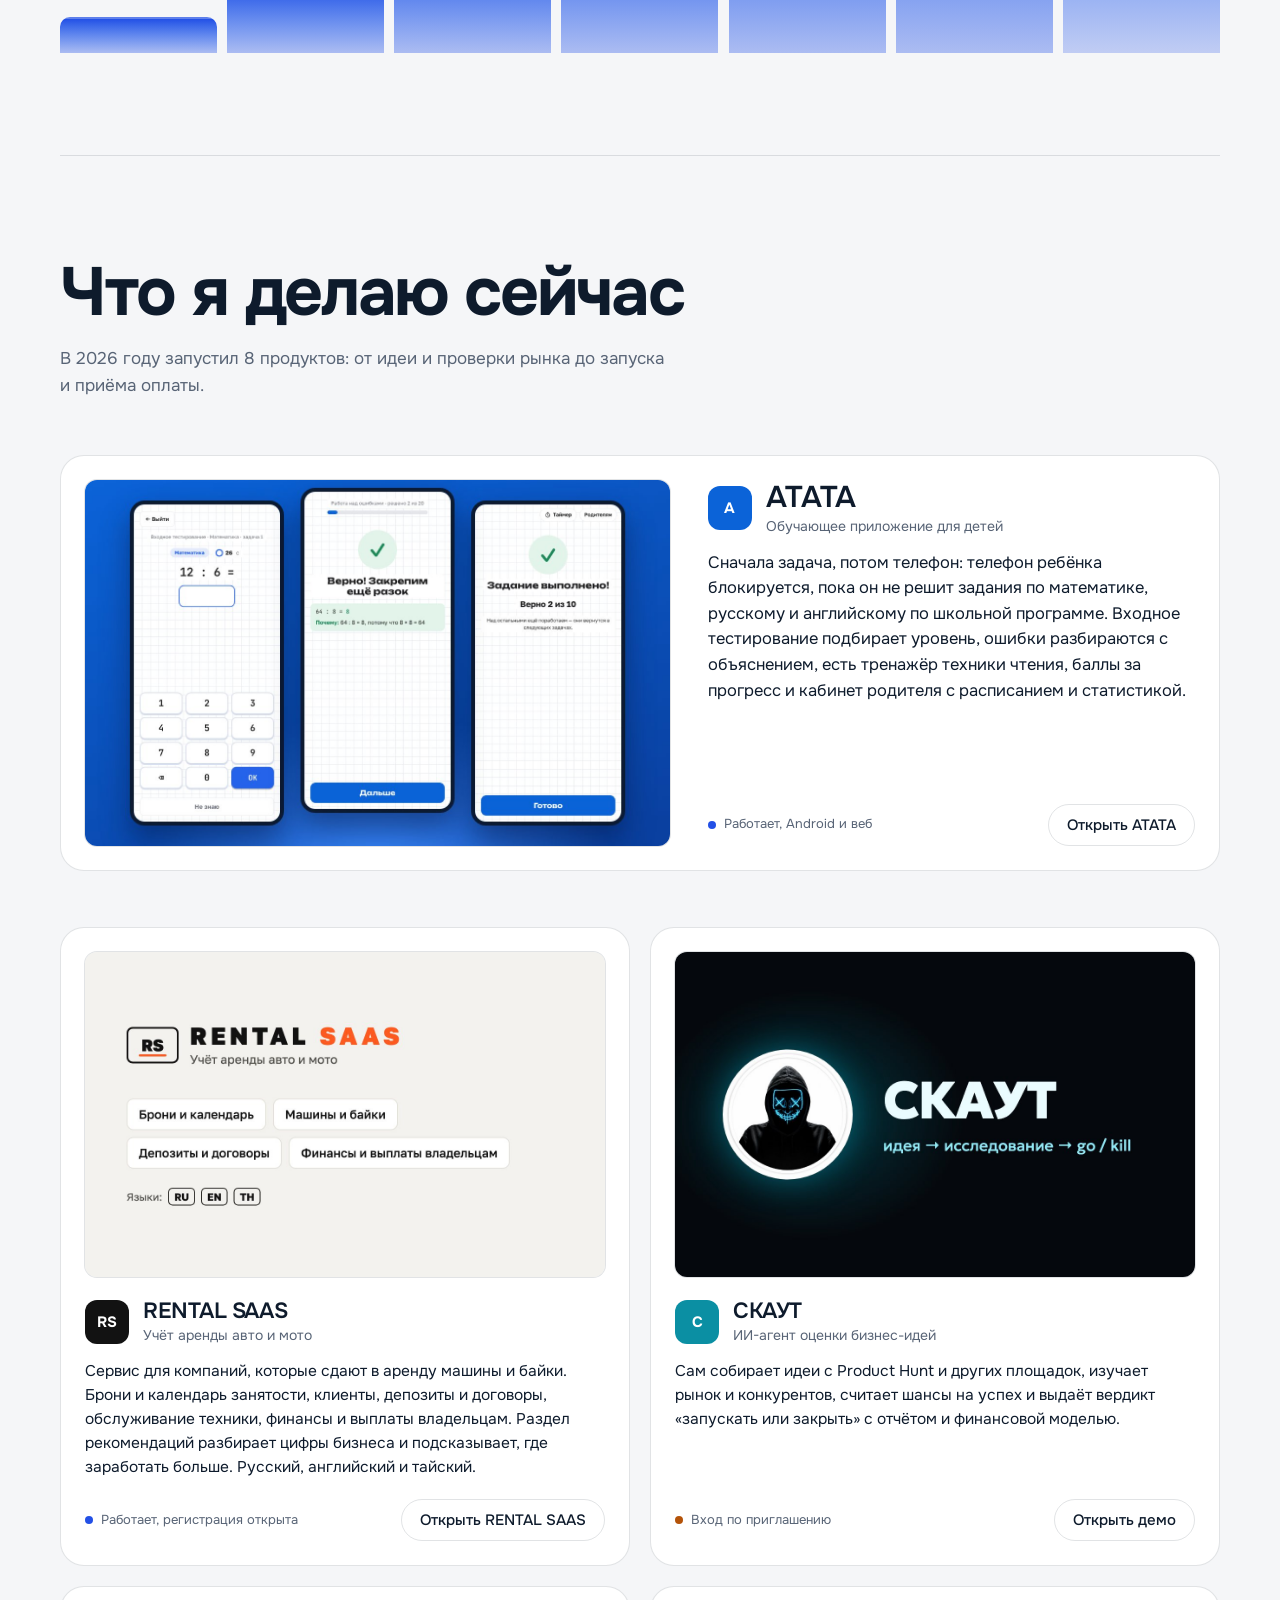
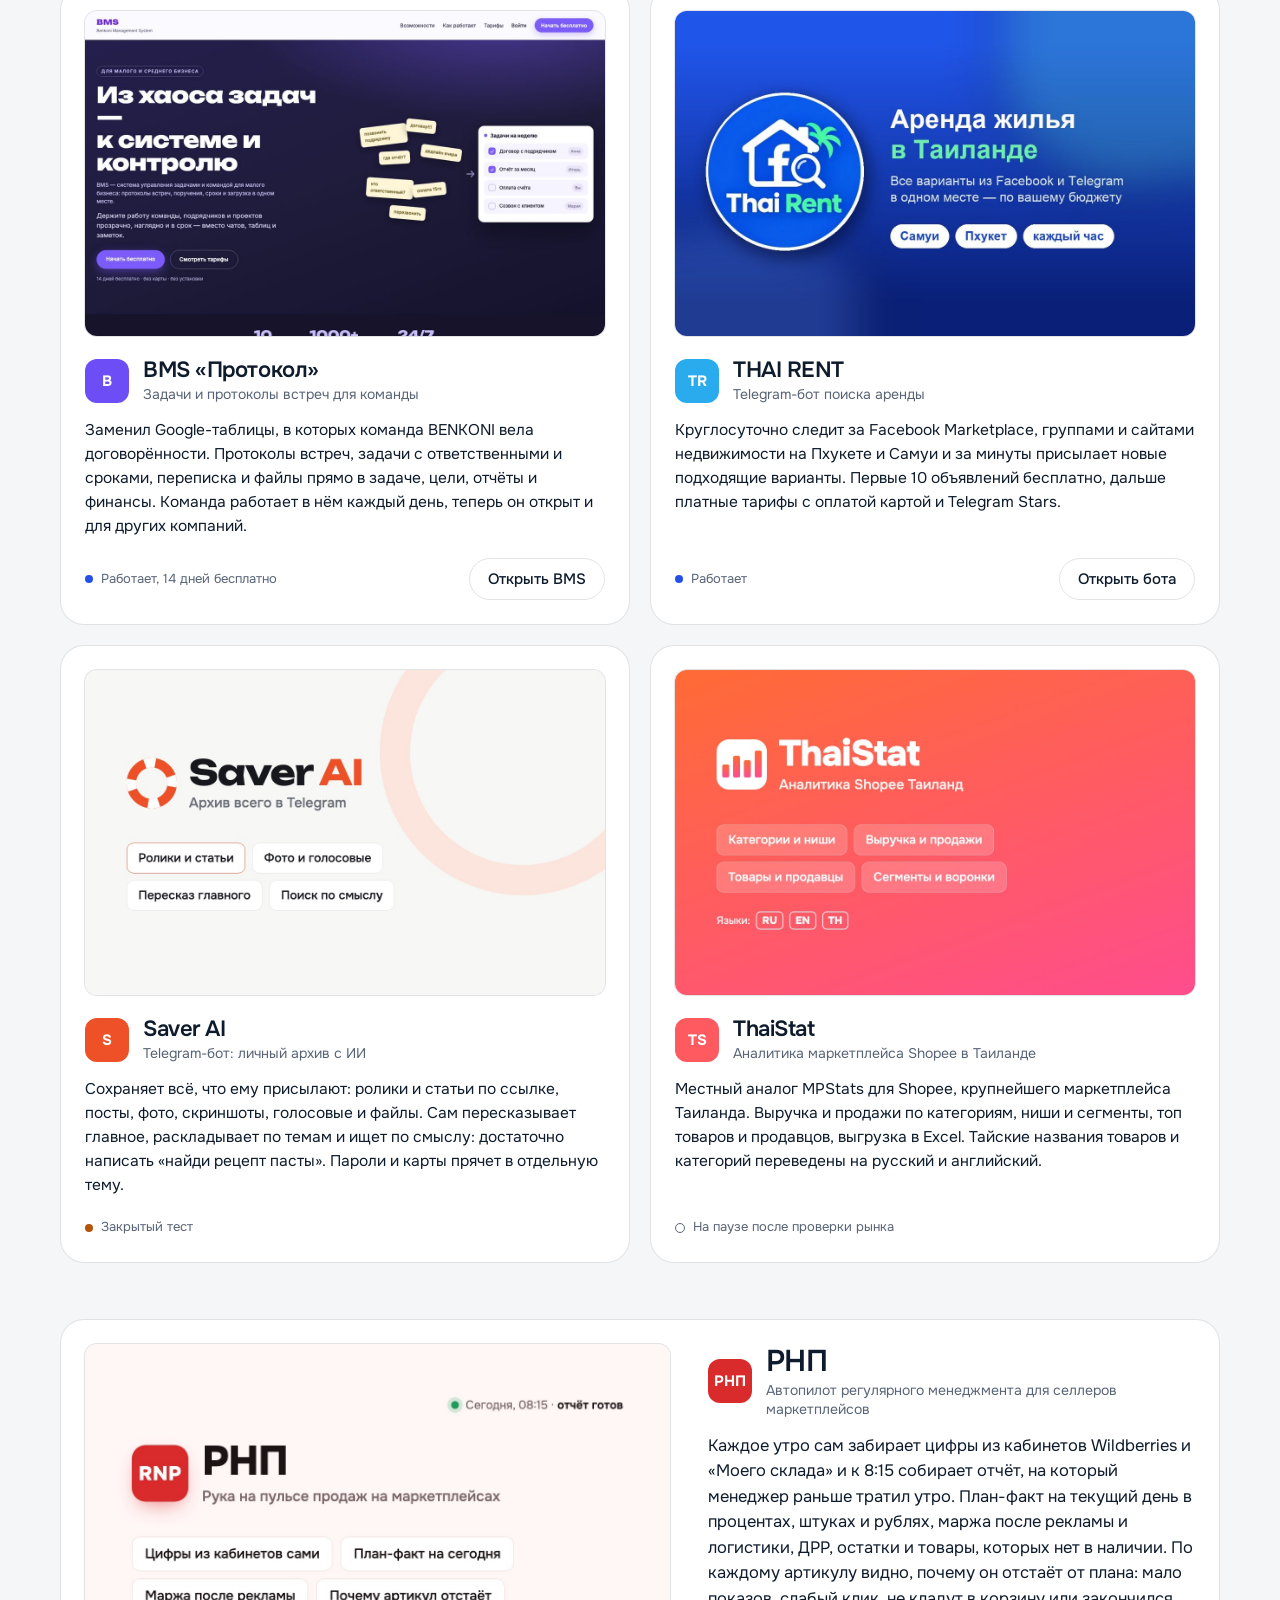
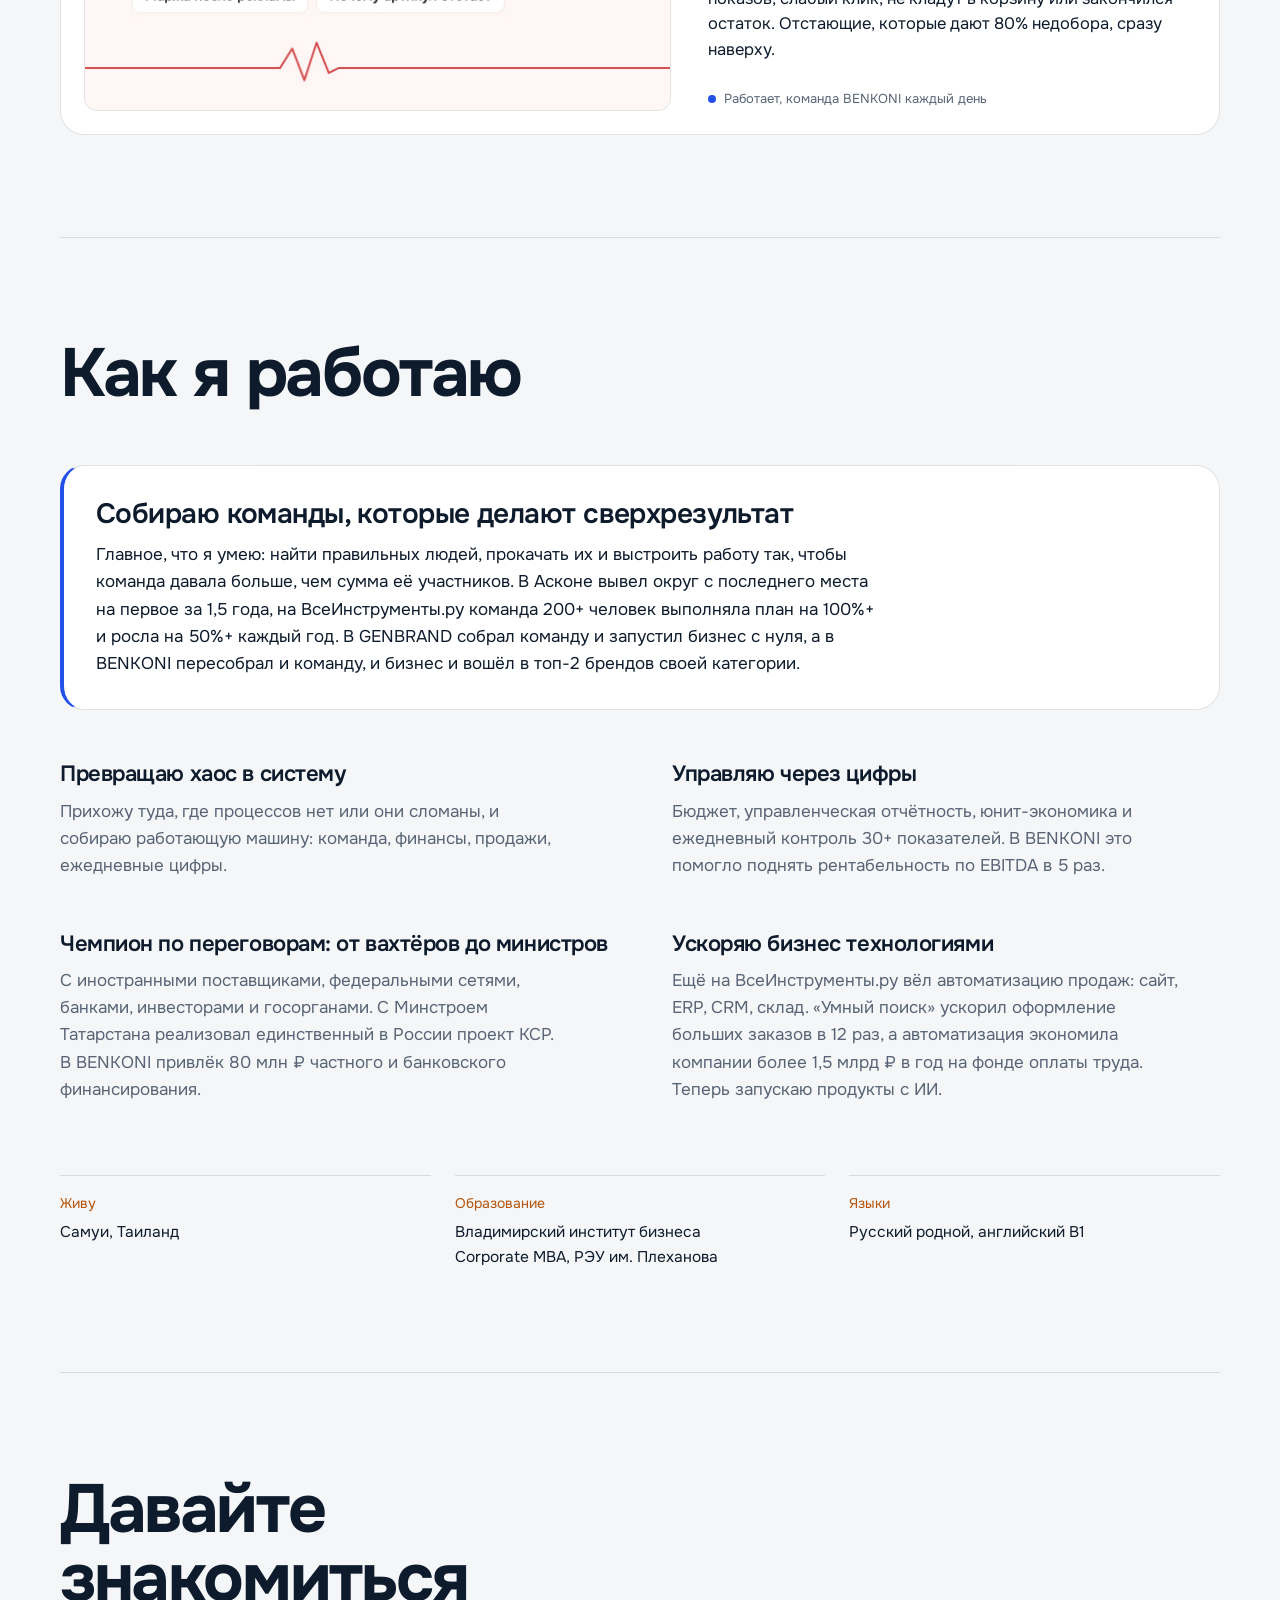
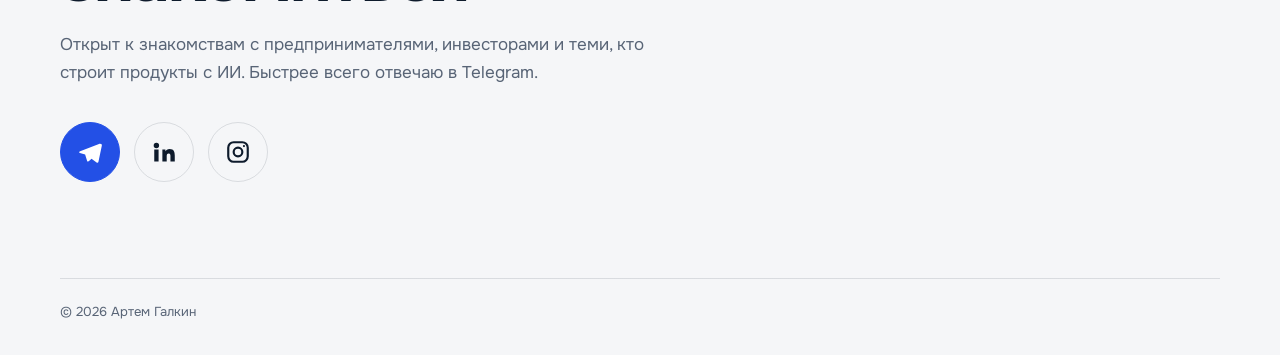
==== commit 16295729: "Negotiation block: shorten the KSR line Co-Authored-By: Claude Opus 5.5 <noreply@anthropic.com>" ====
--- a/index.html
+++ b/index.html
@@ -262,7 +262,7 @@
       </div>
       <div>
         <h3>Чемпион по переговорам: от вахтёров до министров</h3>
-        <p>С иностранными поставщиками, федеральными сетями, банками, инвесторами и госорганами. С Минстроем Татарстана реализовал единственный в России проект КСР: привязал ассортимент ВсеИнструменты.ру к классификатору строительных ресурсов для обновления смет. В BENKONI привлёк 80 млн ₽ частного и банковского финансирования.</p>
+        <p>С иностранными поставщиками, федеральными сетями, банками, инвесторами и госорганами. С Минстроем Татарстана реализовал единственный в России проект КСР. В BENKONI привлёк 80 млн ₽ частного и банковского финансирования.</p>
       </div>
       <div>
         <h3>Ускоряю бизнес технологиями</h3>
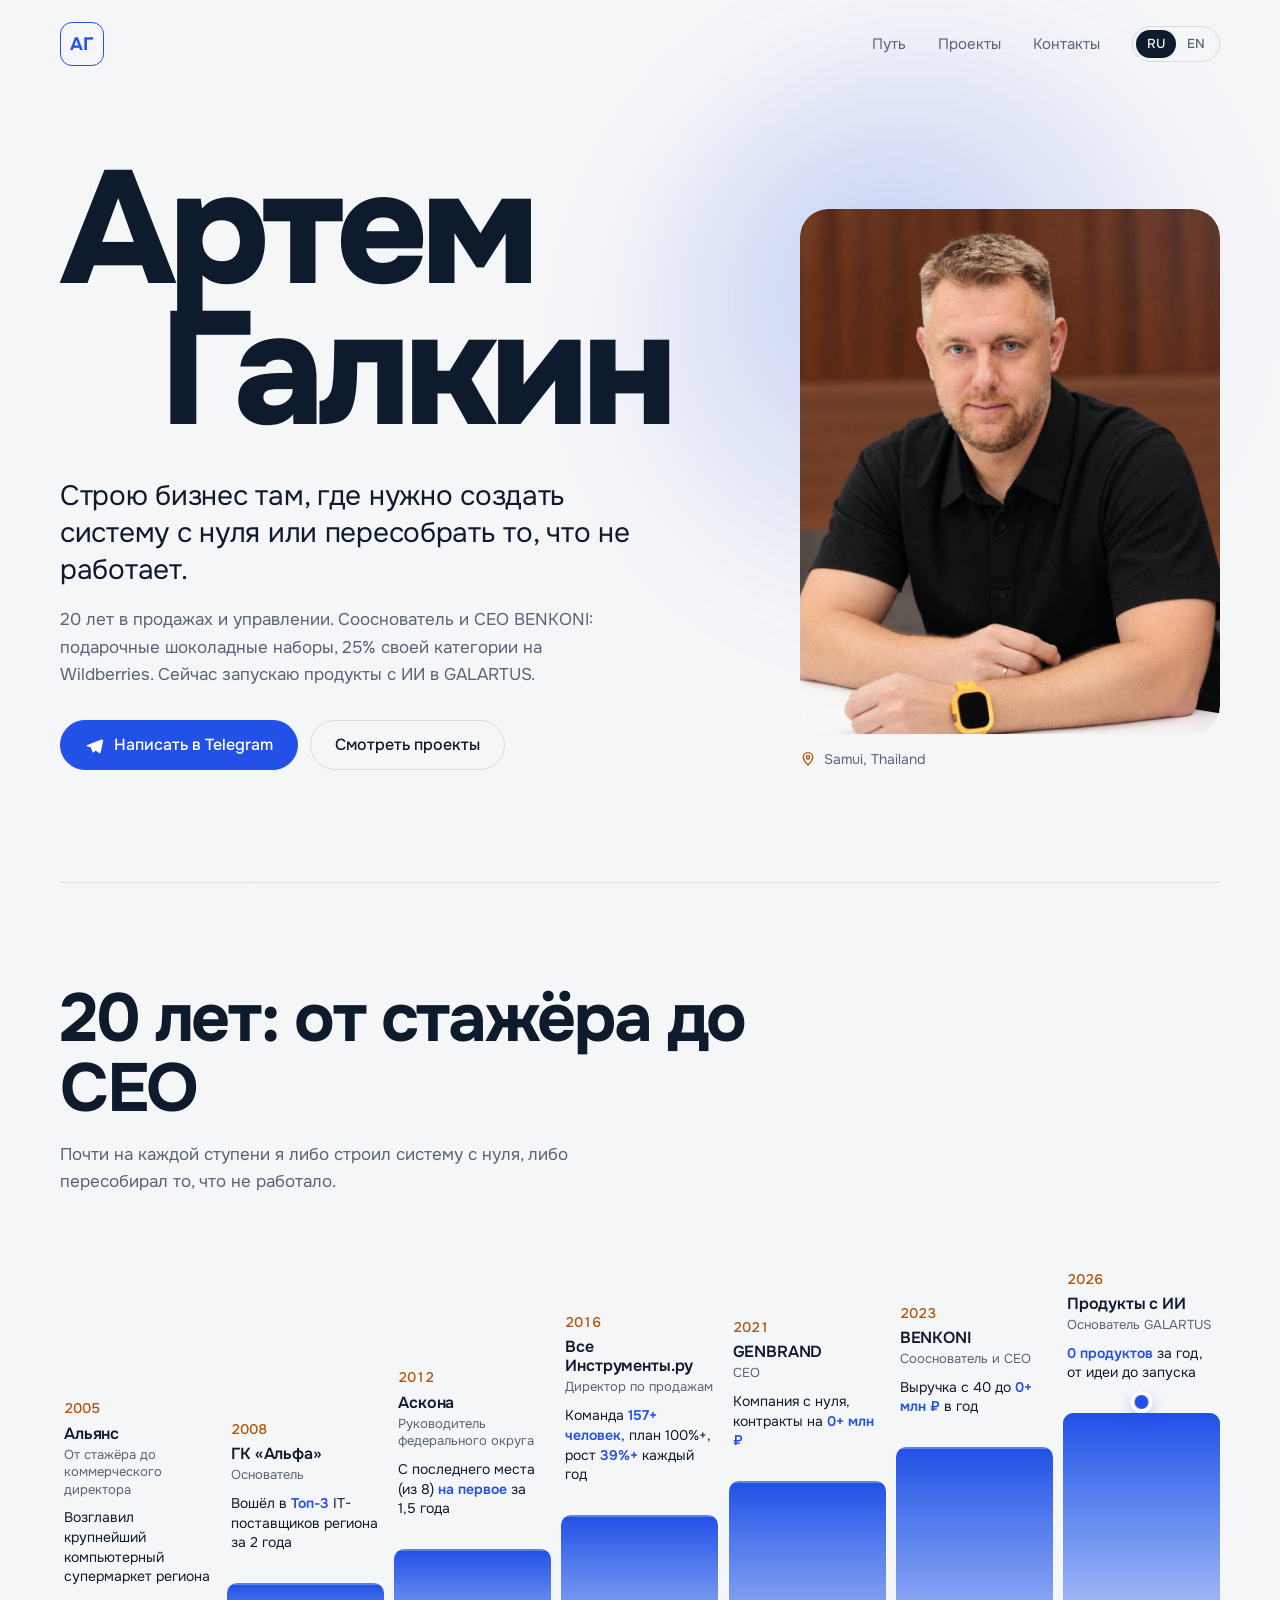
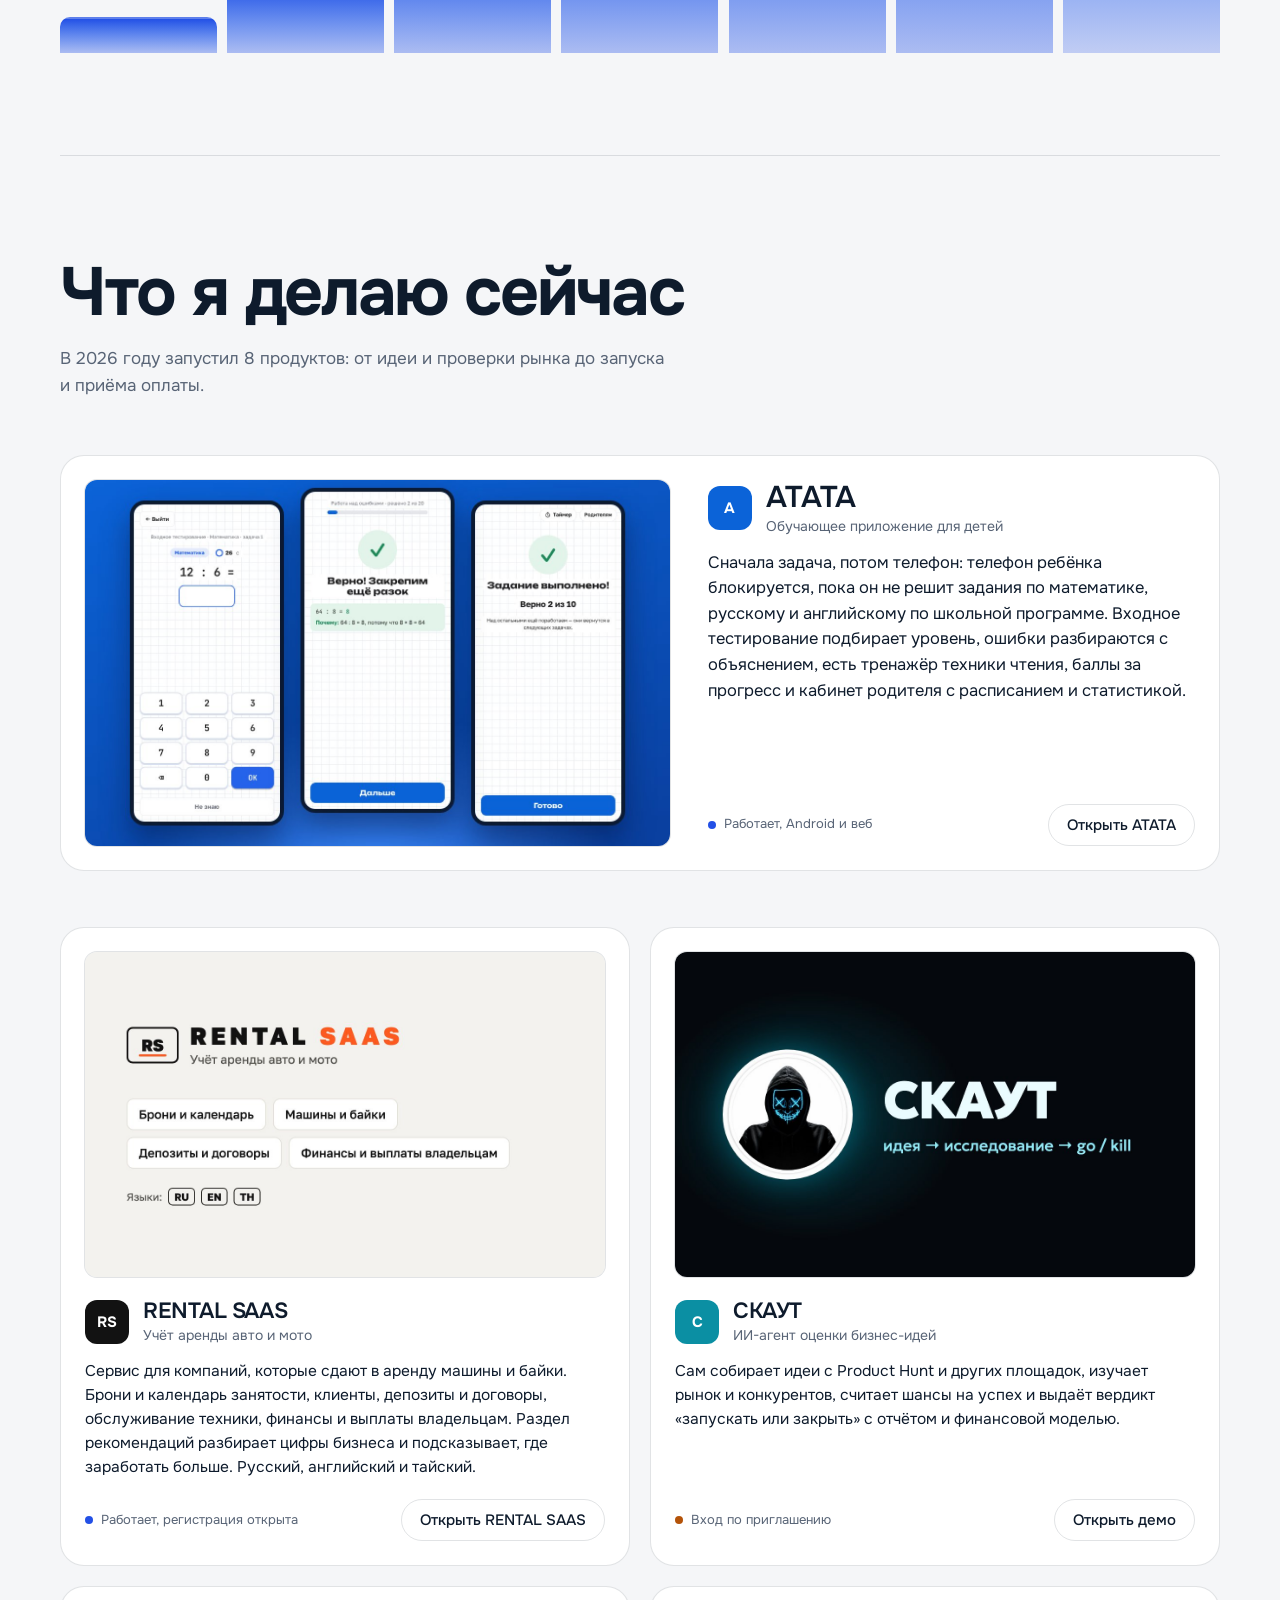
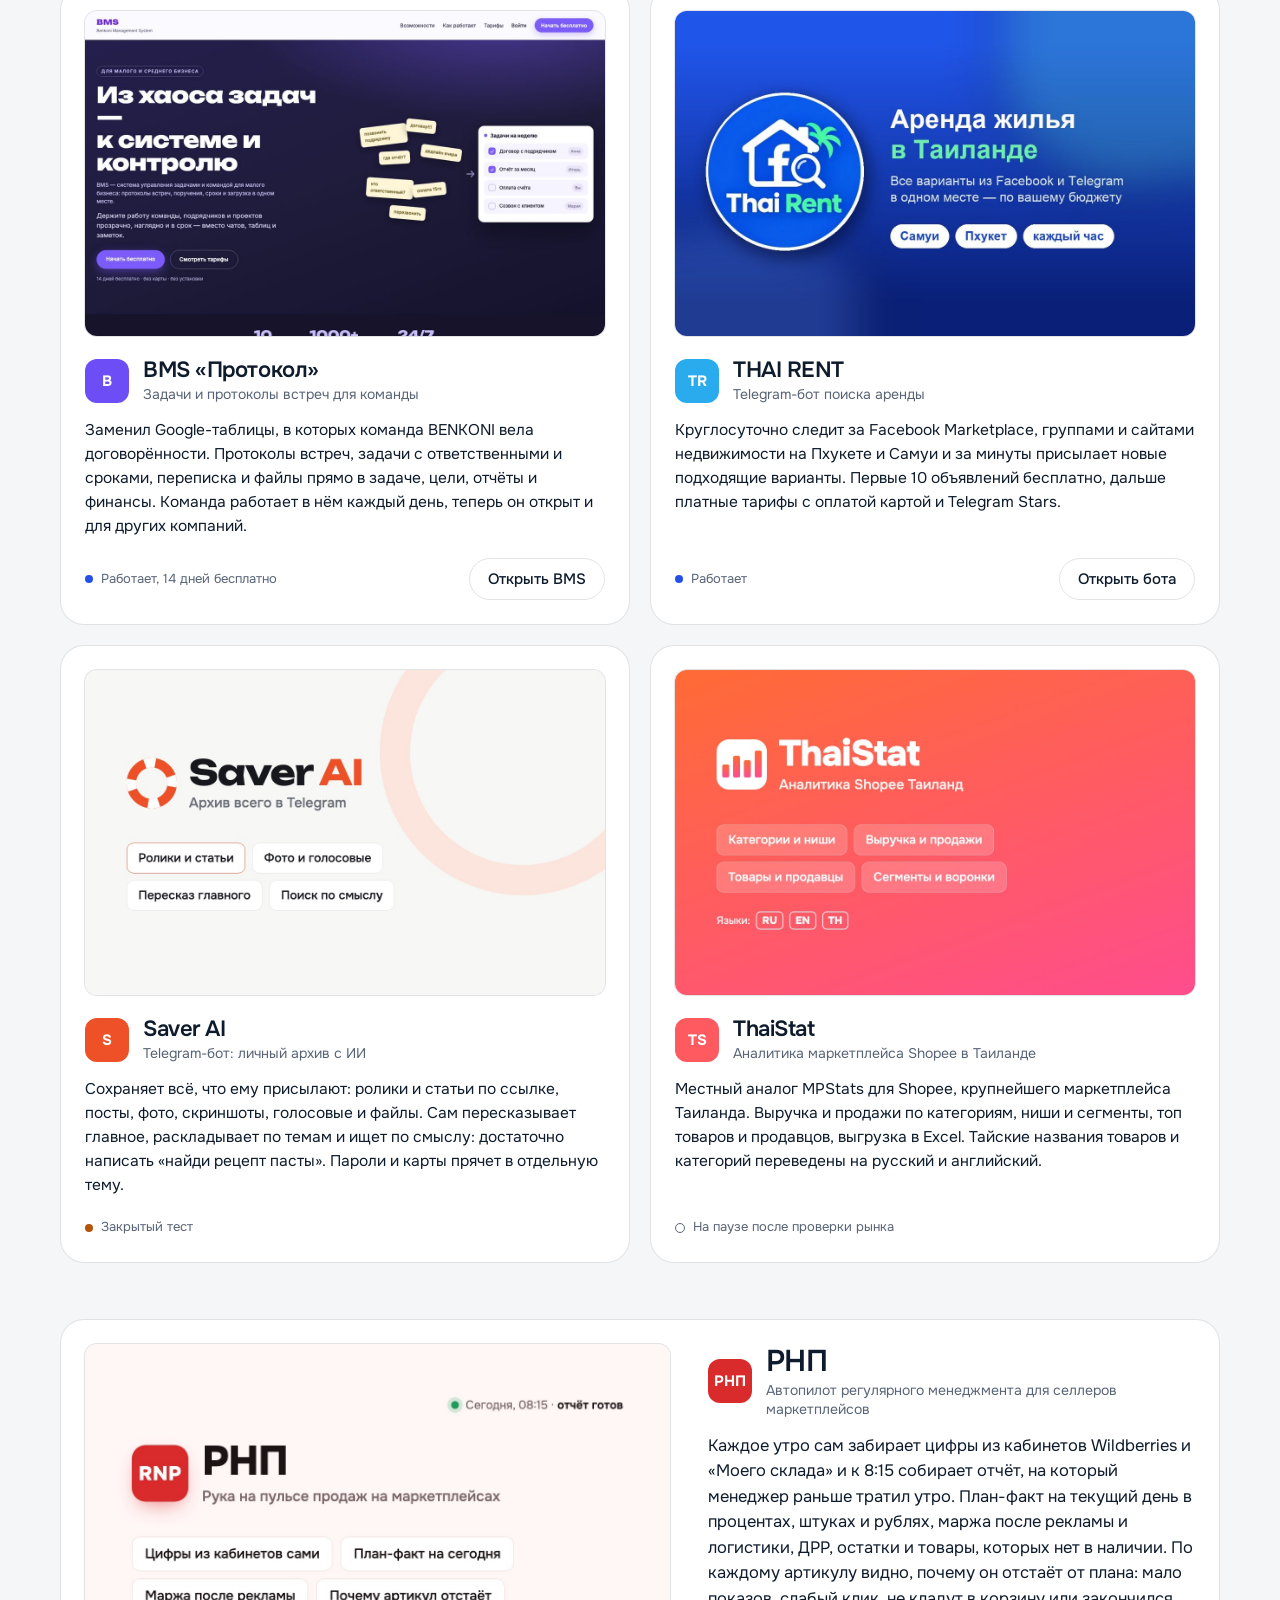
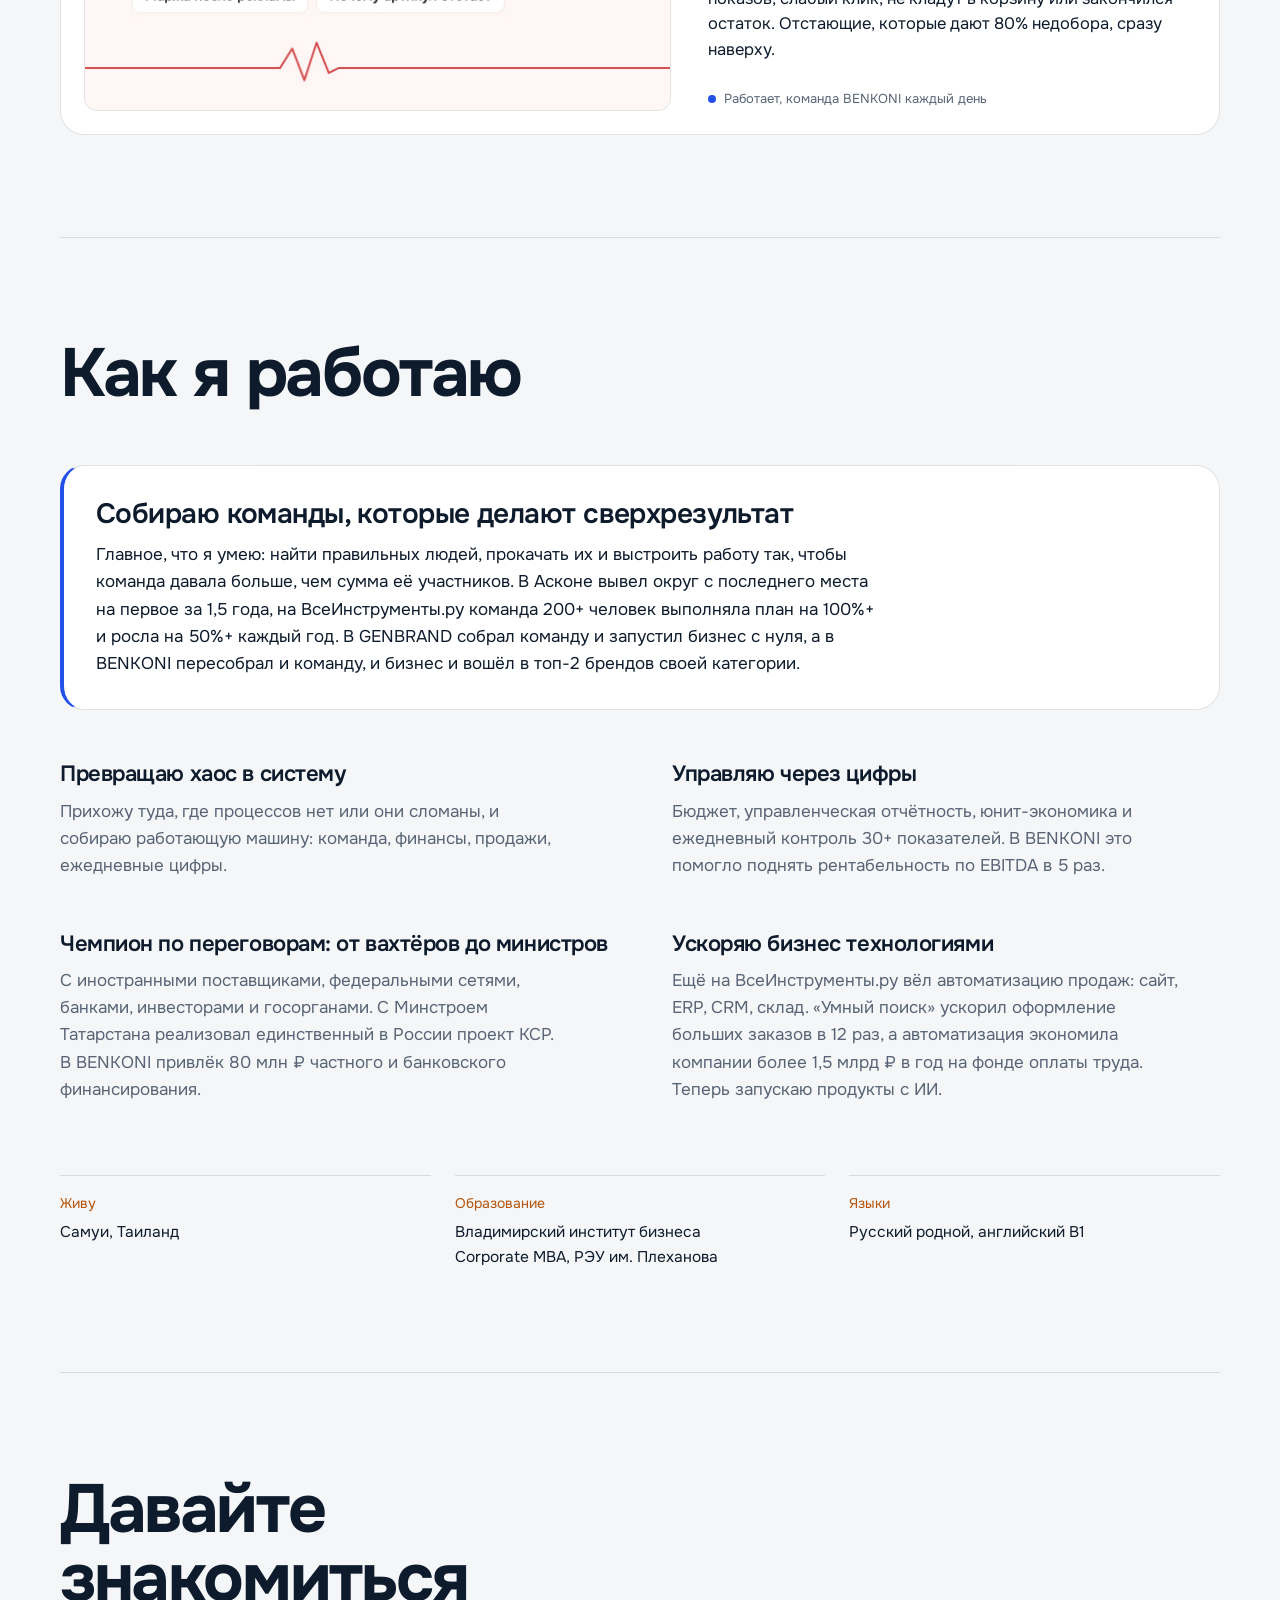
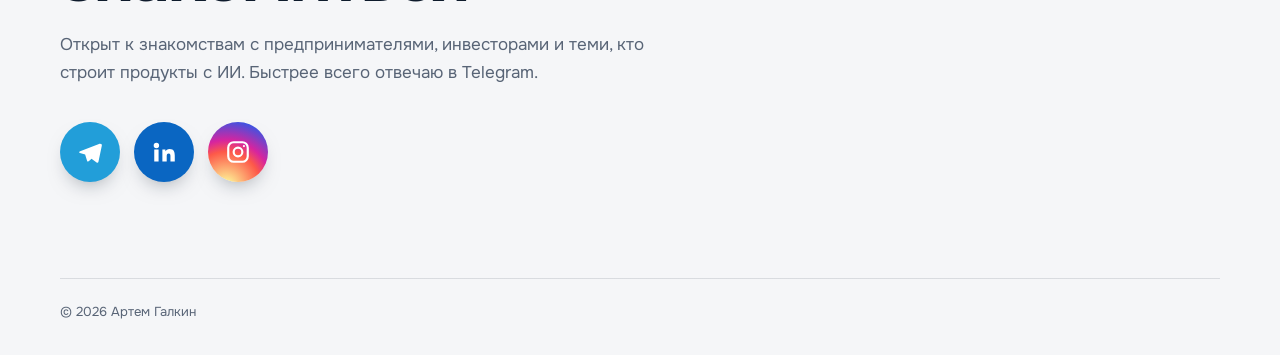
==== commit 6a906aae: "Brand-colored contact icons Co-Authored-By: Claude Opus 5.5 <noreply@anthropic.com>" ====
--- a/index.html
+++ b/index.html
@@ -23,7 +23,7 @@
   <link rel="preconnect" href="https://fonts.googleapis.com">
   <link rel="preconnect" href="https://fonts.gstatic.com" crossorigin>
   <link href="https://fonts.googleapis.com/css2?family=Onest:wght@400;500;600;700;800&display=swap" rel="stylesheet">
-  <link rel="stylesheet" href="assets/style.css?v=10">
+  <link rel="stylesheet" href="assets/style.css?v=11">
   <script>var d=document.documentElement;d.classList.add('js');if(!matchMedia('(prefers-reduced-motion: reduce)').matches)d.classList.add('motion')</script>
 </head>
 <body>
@@ -280,15 +280,15 @@
     <h2 class="h2">Давайте знакомиться</h2>
     <p class="intro">Открыт к знакомствам с предпринимателями, инвесторами и теми, кто строит продукты с ИИ. Быстрее всего отвечаю в Telegram.</p>
     <div class="actions socials">
-      <a class="btn btn-main icon" href="https://t.me/galkin_artem" aria-label="Написать в Telegram" title="Написать в Telegram">
+      <a class="btn btn-main icon tg" href="https://t.me/galkin_artem" aria-label="Написать в Telegram" title="Написать в Telegram">
         <svg viewBox="0 0 24 24" fill="currentColor" aria-hidden="true"><path d="M21.5 4.2 2.9 11.4c-1.3.5-1.3 1.2-.2 1.5l4.8 1.5 1.8 5.6c.2.6.4.8.9.8.4 0 .6-.2.9-.4l2.3-2.2 4.7 3.5c.9.5 1.5.2 1.7-.8l3.1-14.6c.3-1.3-.5-1.9-1.4-1.6ZM9.6 14.1l8.3-7.4c.4-.3-.1-.5-.6-.2L7.5 12.9" /></svg>
         <span class="sr">Написать в Telegram</span>
       </a>
-      <a class="btn icon" href="https://www.linkedin.com/in/artemgalkin/" aria-label="LinkedIn" title="LinkedIn">
+      <a class="btn icon li" href="https://www.linkedin.com/in/artemgalkin/" aria-label="LinkedIn" title="LinkedIn">
         <svg viewBox="0 0 24 24" fill="currentColor" aria-hidden="true"><path d="M4.98 3.5a2.5 2.5 0 1 1 0 5 2.5 2.5 0 0 1 0-5ZM3 9.75h4v11H3v-11Zm6.5 0h3.8v1.5h.06c.53-1 1.84-2.06 3.79-2.06 4.05 0 4.8 2.67 4.8 6.13v5.43h-4v-4.8c0-1.15-.02-2.62-1.6-2.62-1.6 0-1.85 1.25-1.85 2.54v4.88h-4v-11Z"/></svg>
         <span class="sr">LinkedIn</span>
       </a>
-      <a class="btn icon" href="https://instagram.com/galkinav" aria-label="Instagram" title="Instagram">
+      <a class="btn icon ig" href="https://instagram.com/galkinav" aria-label="Instagram" title="Instagram">
         <svg viewBox="0 0 24 24" fill="none" stroke="currentColor" stroke-width="2" aria-hidden="true"><rect x="3" y="3" width="18" height="18" rx="5"/><circle cx="12" cy="12" r="4"/><circle cx="17.5" cy="6.5" r="1" fill="currentColor" stroke="none"/></svg>
         <span class="sr">Instagram</span>
       </a>
@@ -300,6 +300,6 @@
   <span>© 2026 Артем Галкин</span>
 </footer>
 
-<script src="assets/motion.js?v=10"></script>
+<script src="assets/motion.js?v=11"></script>
 </body>
 </html>
--- a/assets/style.css
+++ b/assets/style.css
@@ -92,6 +92,12 @@
 .btn.icon { width: 60px; height: 60px; min-height: 60px; padding: 0; justify-content: center; }
 .btn.icon svg { width: 26px; height: 26px; }
 .socials { gap: 14px; }
+.btn.icon.tg, .btn.icon.li, .btn.icon.ig { color: #fff; border: 0; box-shadow: 0 10px 22px -12px rgba(14, 27, 44, .55); }
+.btn.icon.tg { background: #229ED9; }
+.btn.icon.li { background: #0A66C2; }
+.btn.icon.ig { background: radial-gradient(circle at 30% 107%, #fdf497 0%, #fdf497 5%, #fd5949 45%, #d6249f 60%, #285AEB 90%); }
+.btn.icon.tg:hover, .btn.icon.li:hover, .btn.icon.ig:hover { filter: brightness(1.08); border: 0; }
+.motion .contact.in .btn.icon.tg::after { border-color: #229ED9; }
 @media (max-width: 680px) { .socials { justify-content: space-between; } .btn.icon { width: 68px; height: 68px; } }
 .sr { position: absolute; width: 1px; height: 1px; padding: 0; margin: -1px; overflow: hidden; clip: rect(0 0 0 0); white-space: nowrap; border: 0; }
 
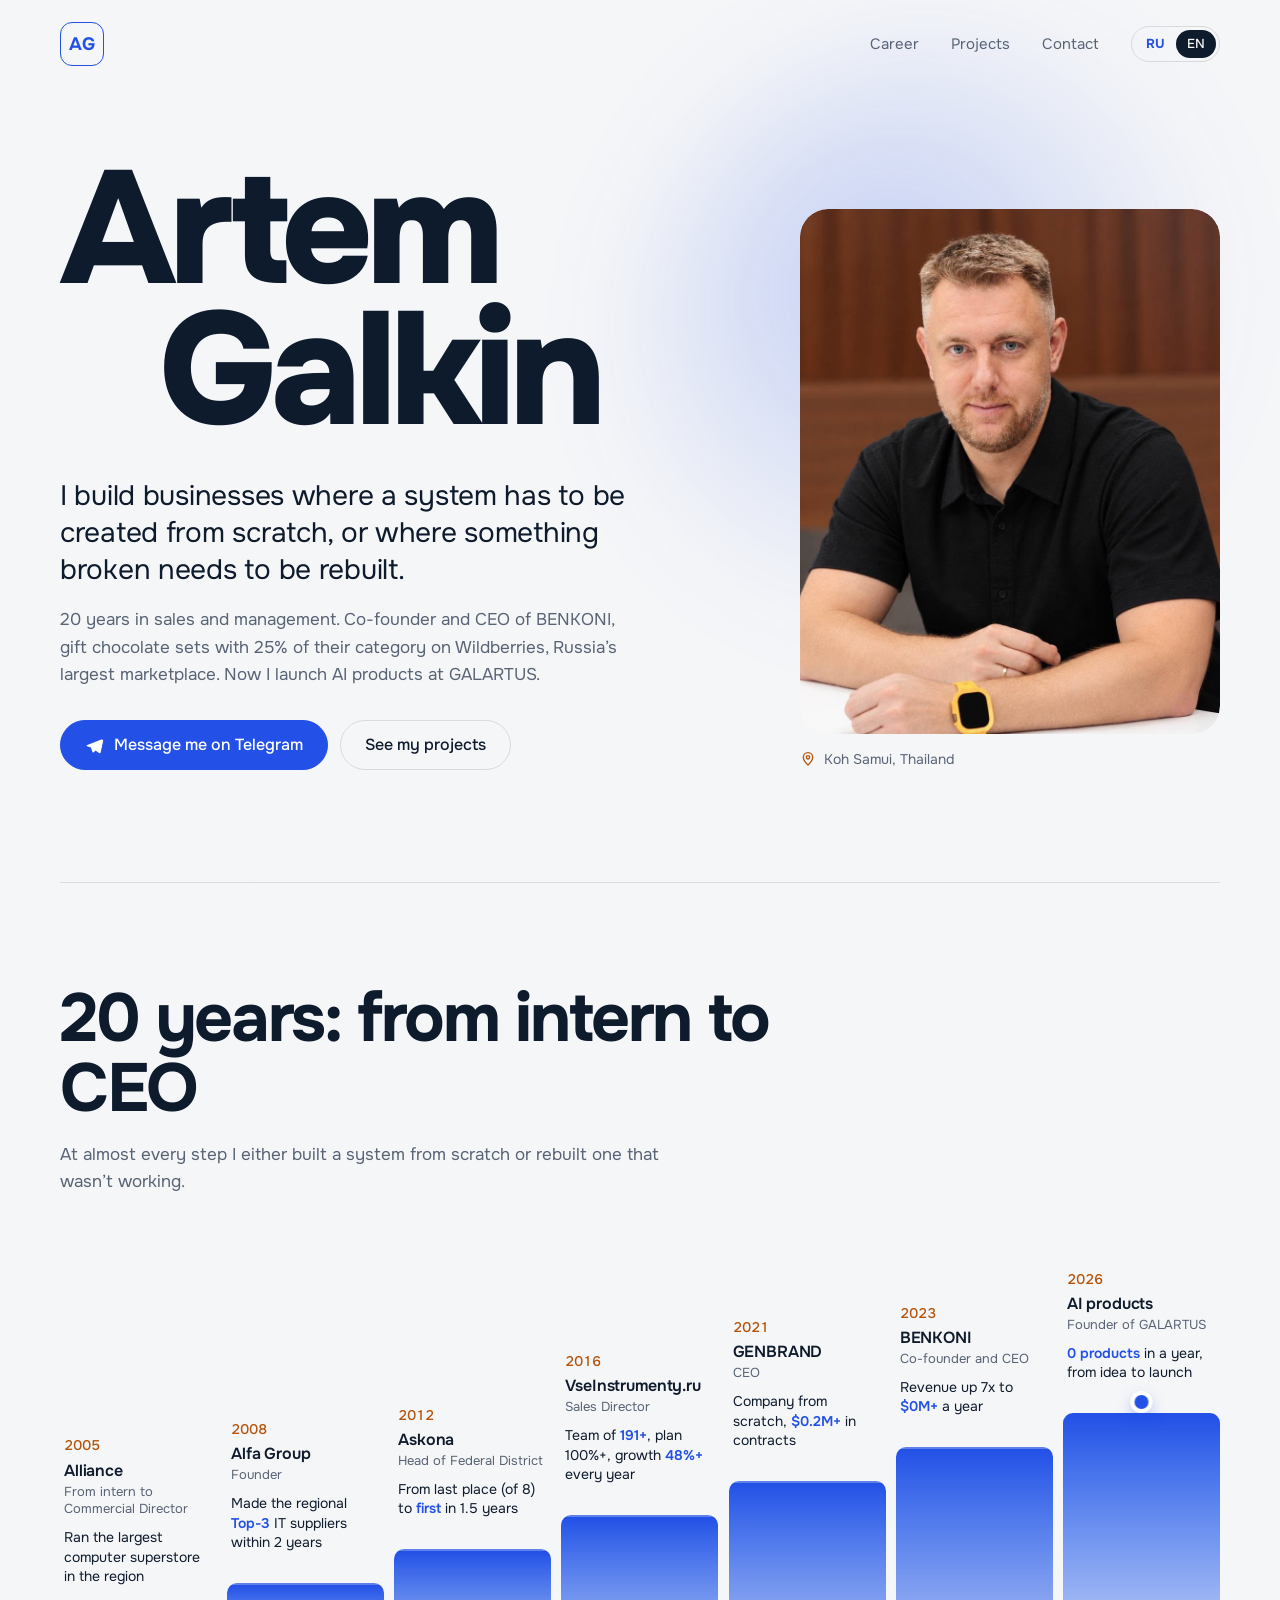
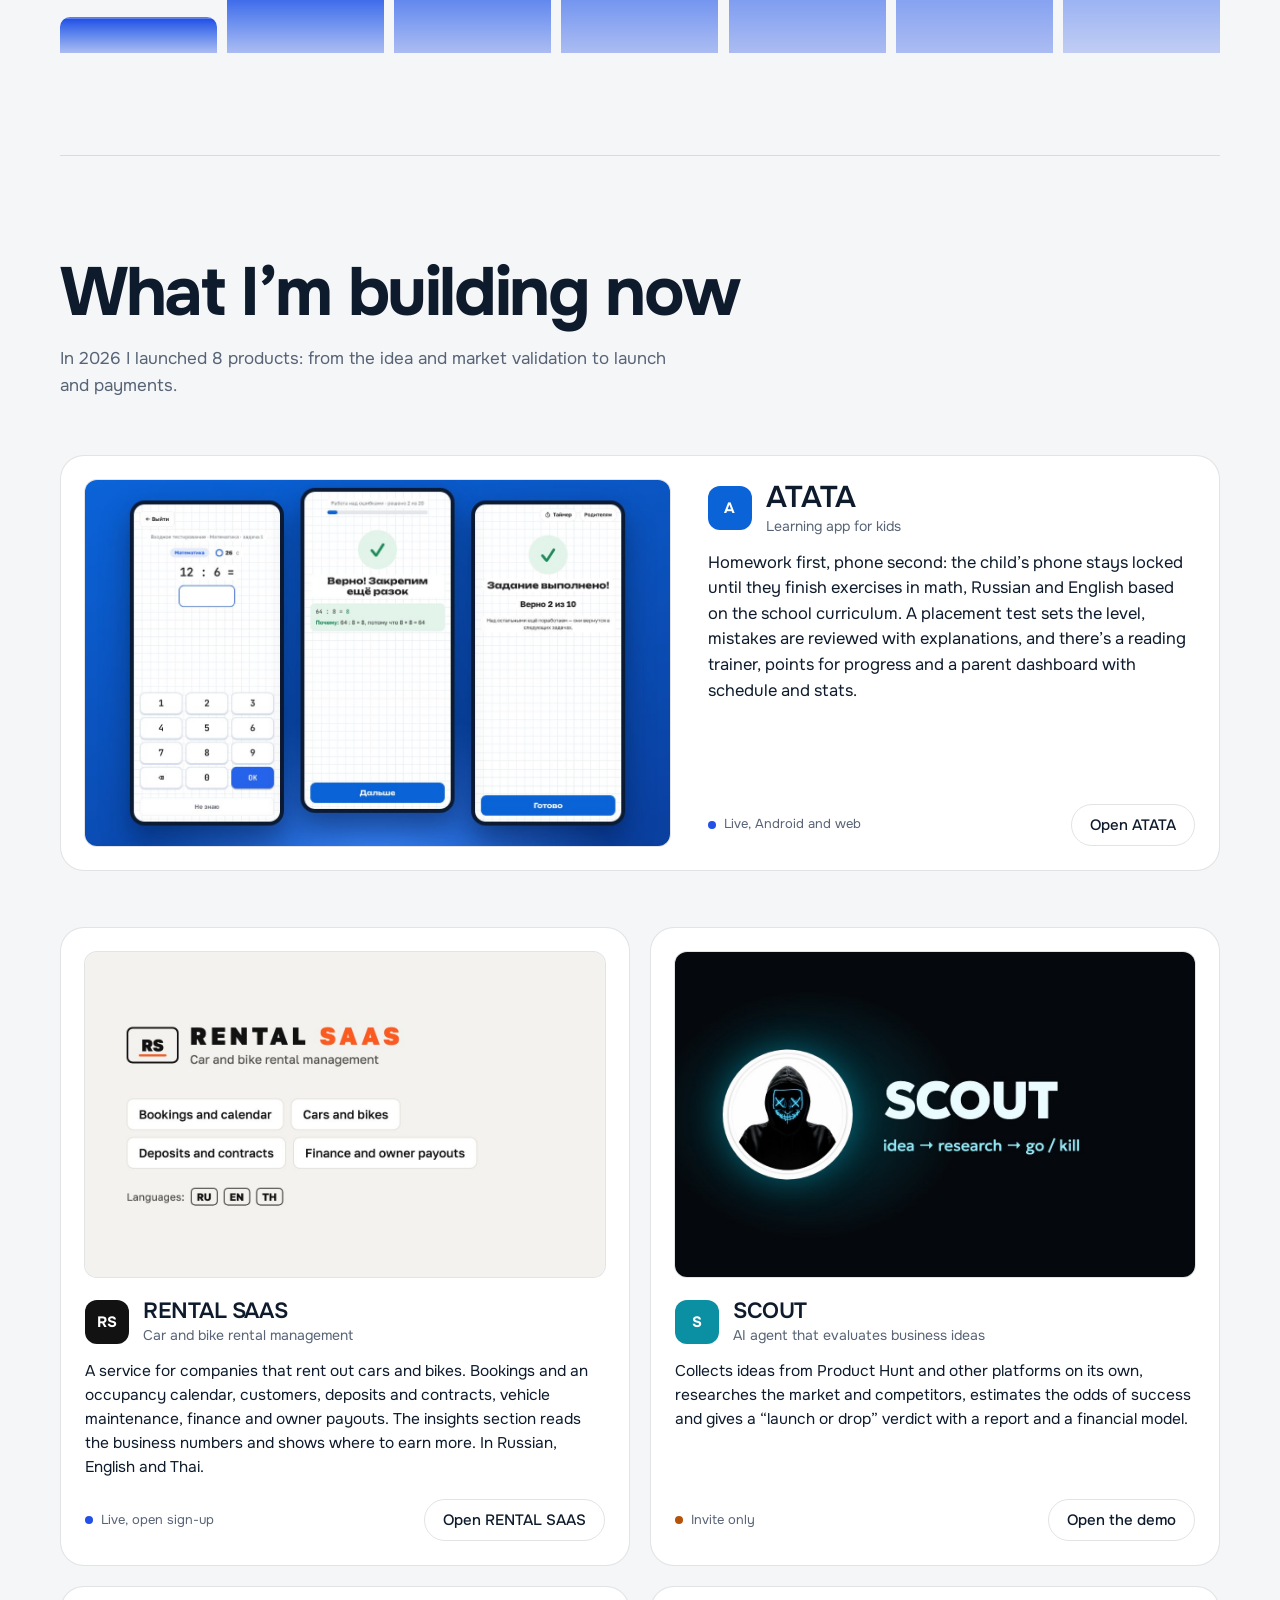
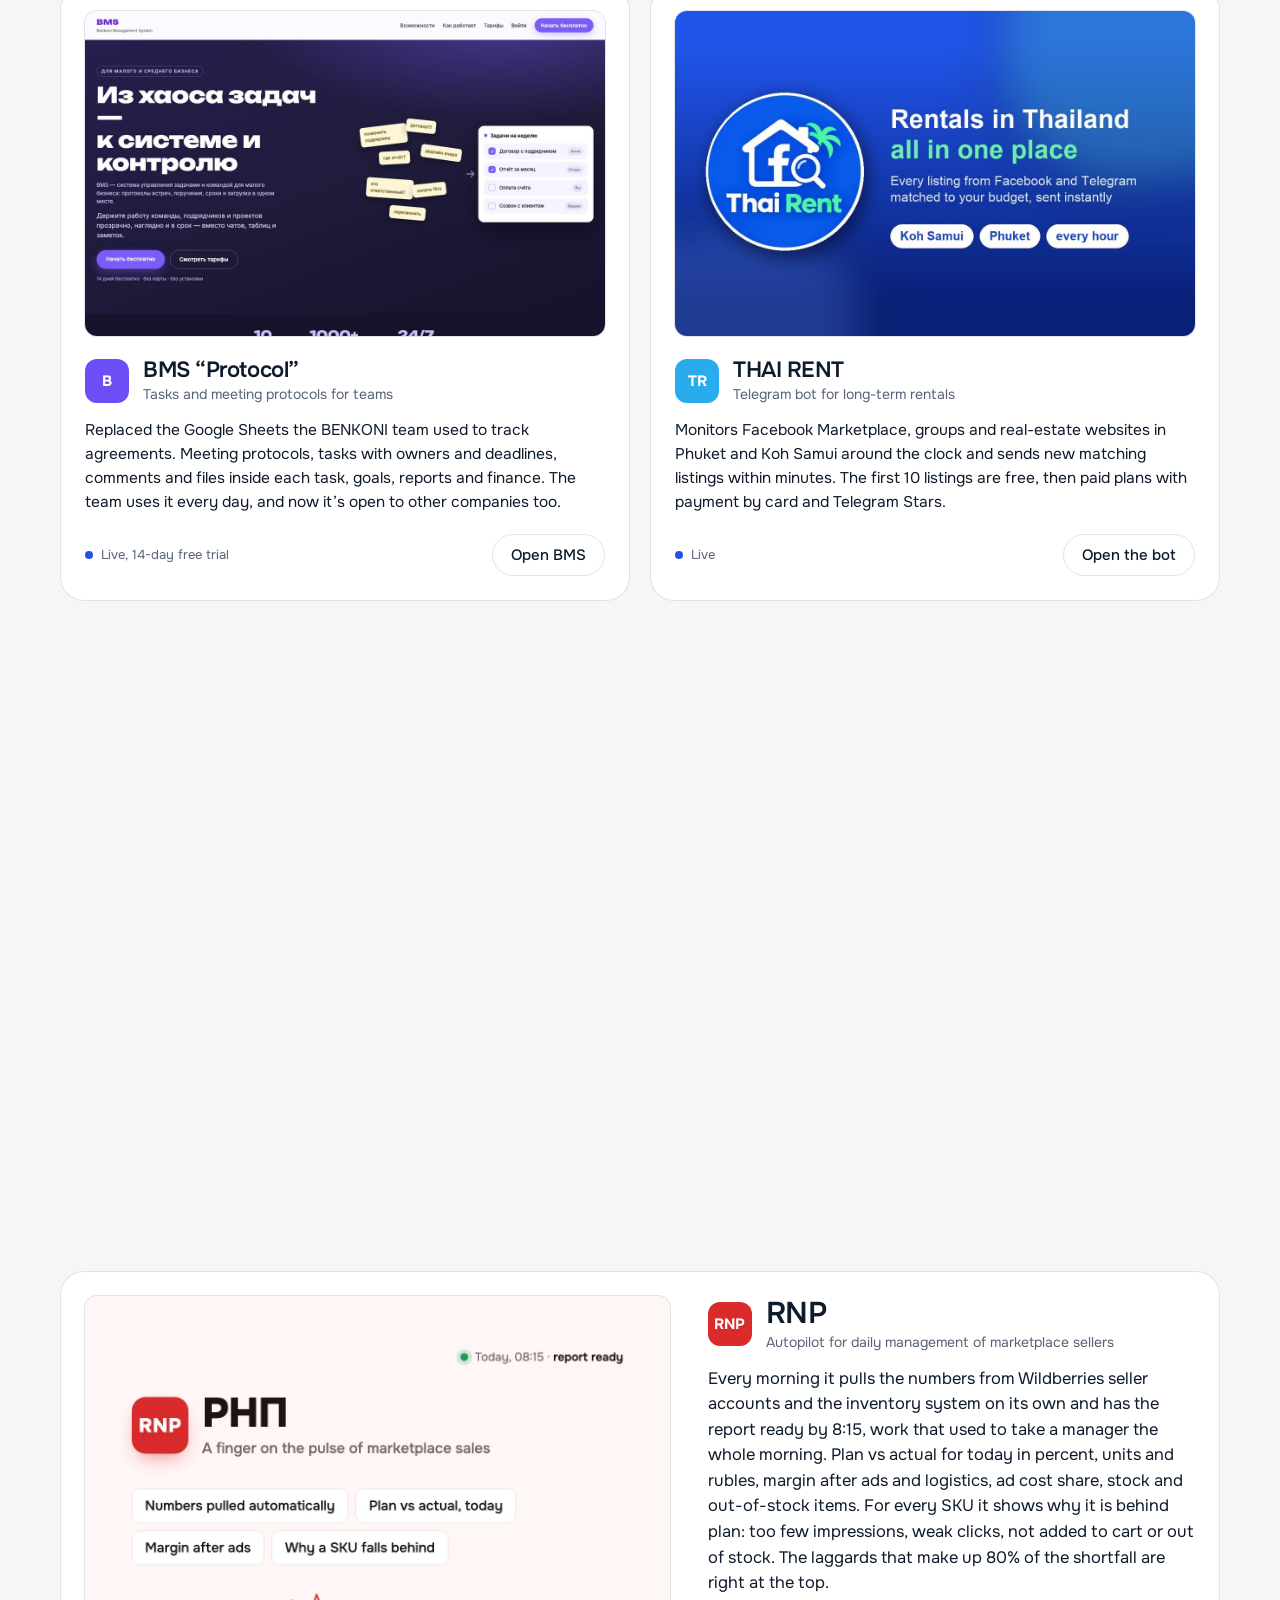
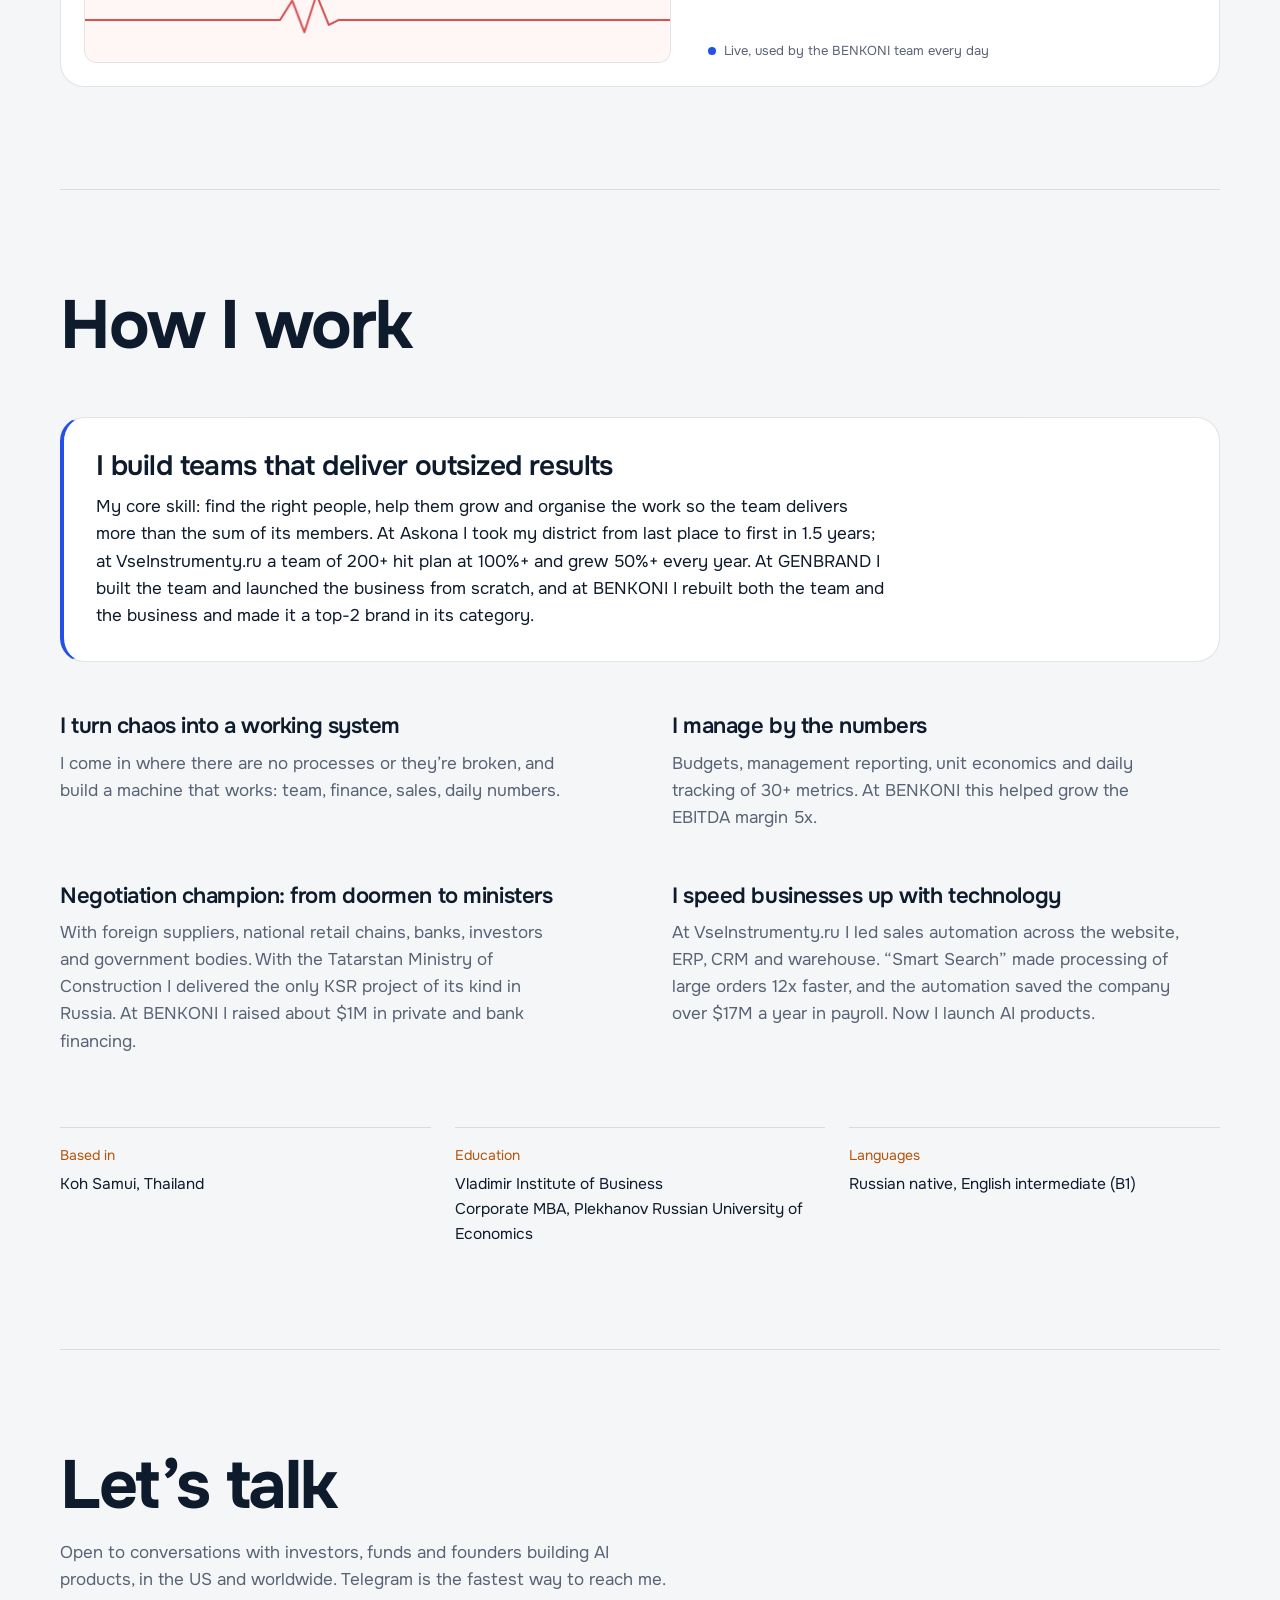
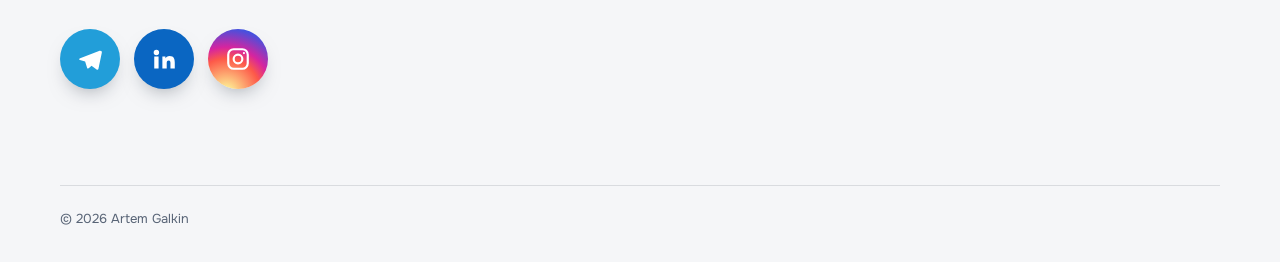
==== commit fd38d21e: "English by default at the root, Russian at /ru/, remembered language choice Old /en/ links forward t" ====
--- a/index.html
+++ b/index.html
@@ -1,20 +1,22 @@
 <!doctype html>
-<html lang="ru">
+<html lang="en">
 <head>
   <meta charset="utf-8">
+  <script>try{if(localStorage.getItem("lang")==="ru")location.replace("ru/"+location.hash)}catch(_){}</script>
   <meta name="viewport" content="width=device-width, initial-scale=1">
-  <title>Артем Галкин — бизнес и продукты с ИИ</title>
-  <meta name="description" content="20 лет строю продажи и бизнес с нуля. Сооснователь и CEO BENKONI: выручка с 40 до 350+ млн ₽. Сейчас создаю продукты с ИИ — 8 запусков в 2026 году.">
+  <title>Artem Galkin — building businesses and AI products</title>
+  <meta name="description" content="20 years building sales and businesses from scratch. Co-founder and CEO of BENKONI, revenue grown 7x to $4M+. Now building AI products: 8 launches in 2026.">
   <link rel="canonical" href="https://artemgalkin.com/">
-  <link rel="alternate" hreflang="ru" href="https://artemgalkin.com/">
-  <link rel="alternate" hreflang="en" href="https://artemgalkin.com/en/">
+  <link rel="alternate" hreflang="ru" href="https://artemgalkin.com/ru/">
+  <link rel="alternate" hreflang="en" href="https://artemgalkin.com/">
+  <link rel="alternate" hreflang="x-default" href="https://artemgalkin.com/">
 
   <meta property="og:type" content="profile">
-  <meta property="og:locale" content="ru_RU">
-  <meta property="og:title" content="Артем Галкин — строю бизнес с нуля, теперь с ИИ">
-  <meta property="og:description" content="Сооснователь и CEO BENKONI, 20 лет в продажах и управлении. Мои проекты с ИИ: ATATA, RENTAL SAAS, СКАУТ, BMS, THAI RENT.">
+  <meta property="og:locale" content="en_US">
+  <meta property="og:title" content="Artem Galkin — building businesses from zero, now with AI">
+  <meta property="og:description" content="Co-founder and CEO of BENKONI, 20 years in sales and management. My AI products: ATATA, RENTAL SAAS, SCOUT, BMS, THAI RENT.">
   <meta property="og:url" content="https://artemgalkin.com/">
-  <meta property="og:image" content="https://artemgalkin.com/assets/og-ru.jpg?v=2">
+  <meta property="og:image" content="https://artemgalkin.com/assets/og-en.jpg?v=2">
   <meta property="og:image:width" content="1200">
   <meta property="og:image:height" content="630">
   <meta name="twitter:card" content="summary_large_image">
@@ -23,81 +25,81 @@
   <link rel="preconnect" href="https://fonts.googleapis.com">
   <link rel="preconnect" href="https://fonts.gstatic.com" crossorigin>
   <link href="https://fonts.googleapis.com/css2?family=Onest:wght@400;500;600;700;800&display=swap" rel="stylesheet">
-  <link rel="stylesheet" href="assets/style.css?v=11">
+  <link rel="stylesheet" href="assets/style.css?v=12">
   <script>var d=document.documentElement;d.classList.add('js');if(!matchMedia('(prefers-reduced-motion: reduce)').matches)d.classList.add('motion')</script>
 </head>
 <body>
 
 <header class="wrap top">
-  <a class="mark" href="#" aria-label="Артем Галкин, в начало">АГ</a>
-  <nav class="nav" aria-label="Разделы">
-    <a class="hide-sm" href="#path">Путь</a>
-    <a href="#projects">Проекты</a>
-    <a class="hide-sm" href="#contact">Контакты</a>
-    <span class="lang" aria-label="Язык"><span aria-current="true">RU</span><a href="en/" hreflang="en" lang="en">EN</a></span>
+  <a class="mark" href="#" aria-label="Artem Galkin, back to top">AG</a>
+  <nav class="nav" aria-label="Sections">
+    <a class="hide-sm" href="#path">Career</a>
+    <a href="#projects">Projects</a>
+    <a class="hide-sm" href="#contact">Contact</a>
+    <span class="lang" aria-label="Language"><a href="ru/" hreflang="ru" lang="ru" onclick="try{localStorage.setItem('lang','ru')}catch(_){}">RU</a><span aria-current="true">EN</span></span>
   </nav>
 </header>
 
 <main>
   <section class="wrap hero">
     <div>
-      <h1 class="name"><span>Артем</span><span>Галкин</span></h1>
-      <p class="lead">Строю бизнес там, где нужно создать систему с нуля или пересобрать то, что не работает.</p>
-      <p class="sub">20 лет в продажах и управлении. Сооснователь и CEO BENKONI: подарочные шоколадные наборы, 25% своей категории на Wildberries. Сейчас запускаю продукты с ИИ в GALARTUS.</p>
+      <h1 class="name"><span>Artem</span><span>Galkin</span></h1>
+      <p class="lead">I build businesses where a system has to be created from scratch, or where something broken needs to be rebuilt.</p>
+      <p class="sub">20 years in sales and management. Co-founder and CEO of BENKONI, gift chocolate sets with 25% of their category on Wildberries, Russia’s largest marketplace. Now I launch AI products at GALARTUS.</p>
       <div class="actions">
         <a class="btn btn-main" href="https://t.me/galkin_artem">
           <svg viewBox="0 0 24 24" fill="currentColor" aria-hidden="true"><path d="M21.5 4.2 2.9 11.4c-1.3.5-1.3 1.2-.2 1.5l4.8 1.5 1.8 5.6c.2.6.4.8.9.8.4 0 .6-.2.9-.4l2.3-2.2 4.7 3.5c.9.5 1.5.2 1.7-.8l3.1-14.6c.3-1.3-.5-1.9-1.4-1.6ZM9.6 14.1l8.3-7.4c.4-.3-.1-.5-.6-.2L7.5 12.9" /></svg>
-          Написать в Telegram
+          Message me on Telegram
         </a>
-        <a class="btn" href="#projects">Смотреть проекты</a>
+        <a class="btn" href="#projects">See my projects</a>
       </div>
     </div>
     <figure class="portrait">
-      <img src="assets/photo.jpg" width="880" height="1100" alt="Артем Галкин">
+      <img src="assets/photo.jpg" width="880" height="1100" alt="Artem Galkin">
       <figcaption>
         <svg viewBox="0 0 24 24" fill="none" stroke="currentColor" stroke-width="2" aria-hidden="true"><path d="M12 21s-7-6.1-7-11.5a7 7 0 0 1 14 0C19 14.9 12 21 12 21Z"/><circle cx="12" cy="9.5" r="2.5"/></svg>
-        Samui, Thailand
+        Koh Samui, Thailand
       </figcaption>
     </figure>
   </section>
 
   <section class="wrap section" id="path">
-    <h2 class="h2">20 лет: от стажёра до CEO</h2>
-    <p class="intro">Почти на каждой ступени я либо строил систему с нуля, либо пересобирал то, что не работало.</p>
+    <h2 class="h2">20 years: from intern to CEO</h2>
+    <p class="intro">At almost every step I either built a system from scratch or rebuilt one that wasn’t working.</p>
     <ol class="stairs">
       <li class="step" style="--i:0">
         <div class="step-text">
           <span class="year">2005</span>
-          <span class="co">Альянс</span>
-          <span class="role">От стажёра до коммерческого директора</span>
-          <span class="win">Возглавил крупнейший компьютерный супермаркет региона</span>
+          <span class="co">Alliance</span>
+          <span class="role">From intern to Commercial Director</span>
+          <span class="win">Ran the largest computer superstore in the region</span>
         </div>
         <div class="tread"></div>
       </li>
       <li class="step" style="--i:1">
         <div class="step-text">
           <span class="year">2008</span>
-          <span class="co">ГК «Альфа»</span>
-          <span class="role">Основатель</span>
-          <span class="win">Вошёл в <b>Топ-3</b> IT-поставщиков региона за 2 года</span>
+          <span class="co">Alfa Group</span>
+          <span class="role">Founder</span>
+          <span class="win">Made the regional <b>Top-3</b> IT suppliers within 2 years</span>
         </div>
         <div class="tread"></div>
       </li>
       <li class="step" style="--i:2">
         <div class="step-text">
           <span class="year">2012</span>
-          <span class="co">Аскона</span>
-          <span class="role">Руководитель федерального округа</span>
-          <span class="win">С последнего места (из 8) <b>на первое</b> за 1,5 года</span>
+          <span class="co">Askona</span>
+          <span class="role">Head of Federal District</span>
+          <span class="win">From last place (of 8) to <b>first</b> in 1.5 years</span>
         </div>
         <div class="tread"></div>
       </li>
       <li class="step" style="--i:3">
         <div class="step-text">
           <span class="year">2016</span>
-          <span class="co">Все<wbr>Инструменты.ру</span>
-          <span class="role">Директор по продажам</span>
-          <span class="win">Команда <b>200+ человек</b>, план 100%+, рост <b>50%+</b> каждый год</span>
+          <span class="co">Vse<wbr>Instrumenty.ru</span>
+          <span class="role">Sales Director</span>
+          <span class="win">Team of <b>200+</b>, plan 100%+, growth <b>50%+</b> every year</span>
         </div>
         <div class="tread"></div>
       </li>
@@ -106,7 +108,7 @@
           <span class="year">2021</span>
           <span class="co">GENBRAND</span>
           <span class="role">CEO</span>
-          <span class="win">Компания с нуля, контракты на <b>40+ млн ₽</b></span>
+          <span class="win">Company from scratch, <b>$0.5M+</b> in contracts</span>
         </div>
         <div class="tread"></div>
       </li>
@@ -114,17 +116,17 @@
         <div class="step-text">
           <span class="year">2023</span>
           <span class="co">BENKONI</span>
-          <span class="role">Сооснователь и CEO</span>
-          <span class="win">Выручка с 40 до <b>350+ млн ₽</b> в год</span>
+          <span class="role">Co-founder and CEO</span>
+          <span class="win">Revenue up 7x to <b>$4M+</b> a year</span>
         </div>
         <div class="tread"></div>
       </li>
       <li class="step now" style="--i:6">
         <div class="step-text">
           <span class="year">2026</span>
-          <span class="co">Продукты с ИИ</span>
-          <span class="role">Основатель GALARTUS</span>
-          <span class="win"><b>8 продуктов</b> за год, от идеи до запуска</span>
+          <span class="co">AI products</span>
+          <span class="role">Founder of GALARTUS</span>
+          <span class="win"><b>8 products</b> in a year, from idea to launch</span>
         </div>
         <div class="tread"></div>
       </li>
@@ -132,111 +134,110 @@
   </section>
 
   <section class="wrap section" id="projects">
-    <h2 class="h2">Что я делаю сейчас</h2>
-    <p class="intro">В 2026 году запустил 8 продуктов: от идеи и проверки рынка до запуска и приёма оплаты.</p>
+    <h2 class="h2">What I’m building now</h2>
+    <p class="intro">In 2026 I launched 8 products: from the idea and market validation to launch and payments.</p>
 
     <article class="tile wide">
-      <img class="shot" src="assets/atata.jpg" width="1200" height="750" alt="Экраны приложения ATATA: задание, разбор ошибки, итог" loading="lazy">
+      <img class="shot" src="assets/atata.jpg" width="1200" height="750" alt="ATATA app screens: an exercise, a mistake review, a summary" loading="lazy">
       <div class="tile-body">
         <div class="tile-head">
           <span class="logo" style="--c:#0b63d8" aria-hidden="true">A</span>
-          <div><h3>ATATA</h3><span class="what">Обучающее приложение для детей</span></div>
-        </div>
-        <p>Сначала задача, потом телефон: телефон ребёнка блокируется, пока он не решит задания по математике, русскому и английскому по школьной программе. Входное тестирование подбирает уровень, ошибки разбираются с объяснением, есть тренажёр техники чтения, баллы за прогресс и кабинет родителя с расписанием и статистикой.</p>
-        <div class="tile-foot">
-          <span class="state">Работает, Android и веб</span>
-          <a class="btn go" href="https://katata.ru">Открыть ATATA</a>
+          <div><h3>ATATA</h3><span class="what">Learning app for kids</span></div>
+        </div>
+        <p>Homework first, phone second: the child’s phone stays locked until they finish exercises in math, Russian and English based on the school curriculum. A placement test sets the level, mistakes are reviewed with explanations, and there’s a reading trainer, points for progress and a parent dashboard with schedule and stats.</p>
+        <div class="tile-foot">
+          <span class="state">Live, Android and web</span>
+          <a class="btn go" href="https://katata.ru">Open ATATA</a>
         </div>
       </div>
     </article>
 
     <div class="featured">
       <article class="tile">
-        <img class="shot" src="assets/rental-ru.jpg" width="1200" height="750" alt="RENTAL SAAS: учёт аренды авто и мото" loading="lazy">
+        <img class="shot" src="assets/rental-en.jpg" width="1200" height="750" alt="RENTAL SAAS: car and bike rental management" loading="lazy">
         <div class="tile-head">
           <span class="logo" style="--c:#121212" aria-hidden="true">RS</span>
-          <div><h3>RENTAL SAAS</h3><span class="what">Учёт аренды авто и мото</span></div>
-        </div>
-        <p>Сервис для компаний, которые сдают в аренду машины и байки. Брони и календарь занятости, клиенты, депозиты и договоры, обслуживание техники, финансы и выплаты владельцам. Раздел рекомендаций разбирает цифры бизнеса и подсказывает, где заработать больше. Русский, английский и тайский.</p>
-        <div class="tile-foot">
-          <span class="state">Работает, регистрация открыта</span>
-          <a class="btn go" href="https://saasrental.vercel.app">Открыть RENTAL SAAS</a>
-        </div>
-      </article>
-
-      <article class="tile">
-        <img class="shot" src="assets/scout-ru.jpg" width="1200" height="750" alt="СКАУТ: идея, исследование, решение" loading="lazy">
-        <div class="tile-head">
-          <span class="logo" style="--c:#0b8fa3" aria-hidden="true">С</span>
-          <div><h3>СКАУТ</h3><span class="what">ИИ-агент оценки бизнес-идей</span></div>
-        </div>
-        <p>Сам собирает идеи с Product Hunt и других площадок, изучает рынок и конкурентов, считает шансы на успех и выдаёт вердикт «запускать или закрыть» с отчётом и финансовой моделью.</p>
-        <div class="tile-foot">
-          <span class="state closed">Вход по приглашению</span>
-          <a class="btn go" href="https://scoutdemo.benkoni.com">Открыть демо</a>
-        </div>
-      </article>
-
-      <article class="tile">
-        <img class="shot" src="assets/bms.jpg" width="1200" height="750" alt="Главная страница BMS" loading="lazy">
+          <div><h3>RENTAL SAAS</h3><span class="what">Car and bike rental management</span></div>
+        </div>
+        <p>A service for companies that rent out cars and bikes. Bookings and an occupancy calendar, customers, deposits and contracts, vehicle maintenance, finance and owner payouts. The insights section reads the business numbers and shows where to earn more. In Russian, English and Thai.</p>
+        <div class="tile-foot">
+          <span class="state">Live, open sign-up</span>
+          <a class="btn go" href="https://saasrental.vercel.app">Open RENTAL SAAS</a>
+        </div>
+      </article>
+
+      <article class="tile">
+        <img class="shot" src="assets/scout-en.jpg" width="1200" height="750" alt="SCOUT: idea, research, decision" loading="lazy">
+        <div class="tile-head">
+          <span class="logo" style="--c:#0b8fa3" aria-hidden="true">S</span>
+          <div><h3>SCOUT</h3><span class="what">AI agent that evaluates business ideas</span></div>
+        </div>
+        <p>Collects ideas from Product Hunt and other platforms on its own, researches the market and competitors, estimates the odds of success and gives a “launch or drop” verdict with a report and a financial model.</p>
+        <div class="tile-foot">
+          <span class="state closed">Invite only</span>
+          <a class="btn go" href="https://scoutdemo.benkoni.com">Open the demo</a>
+        </div>
+      </article>
+
+      <article class="tile">
+        <img class="shot" src="assets/bms.jpg" width="1200" height="750" alt="BMS home page" loading="lazy">
         <div class="tile-head">
           <span class="logo" style="--c:#6c4df6" aria-hidden="true">B</span>
-          <div><h3>BMS «Протокол»</h3><span class="what">Задачи и протоколы встреч для команды</span></div>
-        </div>
-        <p>Заменил Google-таблицы, в которых команда BENKONI вела договорённости. Протоколы встреч, задачи с ответственными и сроками, переписка и файлы прямо в задаче, цели, отчёты и финансы. Команда работает в нём каждый день, теперь он открыт и для других компаний.</p>
-        <div class="tile-foot">
-          <span class="state">Работает, 14 дней бесплатно</span>
-          <a class="btn go" href="https://bms.benkoni.com">Открыть BMS</a>
-        </div>
-      </article>
-
-      <article class="tile">
-        <img class="shot" src="assets/thairent-ru.jpg" width="1200" height="750" alt="THAI RENT: аренда жилья в Таиланде" loading="lazy">
+          <div><h3>BMS “Protocol”</h3><span class="what">Tasks and meeting protocols for teams</span></div>
+        </div>
+        <p>Replaced the Google Sheets the BENKONI team used to track agreements. Meeting protocols, tasks with owners and deadlines, comments and files inside each task, goals, reports and finance. The team uses it every day, and now it’s open to other companies too.</p>
+        <div class="tile-foot">
+          <span class="state">Live, 14-day free trial</span>
+          <a class="btn go" href="https://bms.benkoni.com">Open BMS</a>
+        </div>
+      </article>
+
+      <article class="tile">
+        <img class="shot" src="assets/thairent-en.jpg" width="1200" height="750" alt="THAI RENT: rentals in Thailand" loading="lazy">
         <div class="tile-head">
           <span class="logo" style="--c:#2aabee" aria-hidden="true">TR</span>
-          <div><h3>THAI RENT</h3><span class="what">Telegram-бот поиска аренды</span></div>
-        </div>
-        <p>Круглосуточно следит за Facebook Marketplace, группами и сайтами недвижимости на Пхукете и Самуи и за минуты присылает новые подходящие варианты. Первые 10 объявлений бесплатно, дальше платные тарифы с оплатой картой и Telegram Stars.</p>
-        <div class="tile-foot">
-          <span class="state">Работает</span>
-          <a class="btn go" href="https://t.me/th_rent_bot">Открыть бота</a>
-        </div>
-      </article>
-      <article class="tile">
-        <img class="shot" src="assets/saver-ru.jpg" width="1200" height="750" alt="Saver AI: архив всего в Telegram" loading="lazy">
+          <div><h3>THAI RENT</h3><span class="what">Telegram bot for long-term rentals</span></div>
+        </div>
+        <p>Monitors Facebook Marketplace, groups and real-estate websites in Phuket and Koh Samui around the clock and sends new matching listings within minutes. The first 10 listings are free, then paid plans with payment by card and Telegram Stars.</p>
+        <div class="tile-foot">
+          <span class="state">Live</span>
+          <a class="btn go" href="https://t.me/th_rent_bot">Open the bot</a>
+        </div>
+      </article>
+      <article class="tile">
+        <img class="shot" src="assets/saver-en.jpg" width="1200" height="750" alt="Saver AI: save anything in Telegram" loading="lazy">
         <div class="tile-head">
           <span class="logo" style="--c:#EE5128" aria-hidden="true">S</span>
-          <div><h3>Saver AI</h3><span class="what">Telegram-бот: личный архив с ИИ</span></div>
-        </div>
-        <p>Сохраняет всё, что ему присылают: ролики и статьи по ссылке, посты, фото, скриншоты, голосовые и файлы. Сам пересказывает главное, раскладывает по темам и ищет по смыслу: достаточно написать «найди рецепт пасты». Пароли и карты прячет в отдельную тему.</p>
-        <div class="tile-foot">
-          <span class="state closed">Закрытый тест</span>
-        </div>
-      </article>
-
-      <article class="tile">
-        <img class="shot" src="assets/thaistat-ru.jpg" width="1200" height="750" alt="ThaiStat: аналитика Shopee Таиланд" loading="lazy">
+          <div><h3>Saver AI</h3><span class="what">Telegram bot: a personal AI archive</span></div>
+        </div>
+        <p>Saves anything you send it: videos and articles by link, posts, photos, screenshots, voice notes and files. It summarises the key points, sorts everything into topics and searches by meaning: just type “find the pasta recipe”. Passwords and card details go into a separate topic.</p>
+        <div class="tile-foot">
+          <span class="state closed">Private beta</span>
+        </div>
+      </article>
+      <article class="tile">
+        <img class="shot" src="assets/thaistat-en.jpg" width="1200" height="750" alt="ThaiStat: Shopee Thailand analytics" loading="lazy">
         <div class="tile-head">
           <span class="logo" style="--c:#ff5a5f" aria-hidden="true">TS</span>
-          <div><h3>ThaiStat</h3><span class="what">Аналитика маркетплейса Shopee в Таиланде</span></div>
-        </div>
-        <p>Местный аналог MPStats для Shopee, крупнейшего маркетплейса Таиланда. Выручка и продажи по категориям, ниши и сегменты, топ товаров и продавцов, выгрузка в Excel. Тайские названия товаров и категорий переведены на русский и английский.</p>
-        <div class="tile-foot">
-          <span class="state paused">На паузе после проверки рынка</span>
+          <div><h3>ThaiStat</h3><span class="what">Shopee Thailand marketplace analytics</span></div>
+        </div>
+        <p>A local counterpart of MPStats for Shopee, Thailand's largest marketplace. Revenue and sales by category, niches and segments, top products and sellers, Excel export. Thai product and category names are translated into English and Russian.</p>
+        <div class="tile-foot">
+          <span class="state paused">On hold after market validation</span>
         </div>
       </article>
     </div>
 
     <article class="tile wide">
-      <img class="shot" src="assets/rnp-ru.jpg" width="1200" height="750" alt="РНП: рука на пульсе продаж на маркетплейсах" loading="lazy">
+      <img class="shot" src="assets/rnp-en.jpg" width="1200" height="750" alt="RNP: a finger on the pulse of marketplace sales" loading="lazy">
       <div class="tile-body">
         <div class="tile-head">
-          <span class="logo" style="--c:#d92b2b" aria-hidden="true">РНП</span>
-          <div><h3>РНП</h3><span class="what">Автопилот регулярного менеджмента для селлеров маркетплейсов</span></div>
-        </div>
-        <p>Каждое утро сам забирает цифры из кабинетов Wildberries и «Моего склада» и к 8:15 собирает отчёт, на который менеджер раньше тратил утро. План-факт на текущий день в процентах, штуках и рублях, маржа после рекламы и логистики, ДРР, остатки и товары, которых нет в наличии. По каждому артикулу видно, почему он отстаёт от плана: мало показов, слабый клик, не кладут в корзину или закончился остаток. Отстающие, которые дают 80% недобора, сразу наверху.</p>
-        <div class="tile-foot">
-          <span class="state">Работает, команда BENKONI каждый день</span>
+          <span class="logo" style="--c:#d92b2b" aria-hidden="true">RNP</span>
+          <div><h3>RNP</h3><span class="what">Autopilot for daily management of marketplace sellers</span></div>
+        </div>
+        <p>Every morning it pulls the numbers from Wildberries seller accounts and the inventory system on its own and has the report ready by 8:15, work that used to take a manager the whole morning. Plan vs actual for today in percent, units and rubles, margin after ads and logistics, ad cost share, stock and out-of-stock items. For every SKU it shows why it is behind plan: too few impressions, weak clicks, not added to cart or out of stock. The laggards that make up 80% of the shortfall are right at the top.</p>
+        <div class="tile-foot">
+          <span class="state">Live, used by the BENKONI team every day</span>
         </div>
       </div>
     </article>
@@ -246,43 +247,43 @@
   </section>
 
   <section class="wrap section" id="how">
-    <h2 class="h2">Как я работаю</h2>
+    <h2 class="h2">How I work</h2>
     <div class="how">
       <div class="lead-skill">
-        <h3>Собираю команды, которые делают сверхрезультат</h3>
-        <p>Главное, что я умею: найти правильных людей, прокачать их и выстроить работу так, чтобы команда давала больше, чем сумма её участников. В Асконе вывел округ с последнего места на первое за 1,5 года, на ВсеИнструменты.ру команда 200+ человек выполняла план на 100%+ и росла на 50%+ каждый год. В GENBRAND собрал команду и запустил бизнес с нуля, а в BENKONI пересобрал и команду, и бизнес и вошёл в топ-2 брендов своей категории.</p>
+        <h3>I build teams that deliver outsized results</h3>
+        <p>My core skill: find the right people, help them grow and organise the work so the team delivers more than the sum of its members. At Askona I took my district from last place to first in 1.5 years; at VseInstrumenty.ru a team of 200+ hit plan at 100%+ and grew 50%+ every year. At GENBRAND I built the team and launched the business from scratch, and at BENKONI I rebuilt both the team and the business and made it a top-2 brand in its category.</p>
       </div>
       <div>
-        <h3>Превращаю хаос в систему</h3>
-        <p>Прихожу туда, где процессов нет или они сломаны, и собираю работающую машину: команда, финансы, продажи, ежедневные цифры.</p>
+        <h3>I turn chaos into a working system</h3>
+        <p>I come in where there are no processes or they’re broken, and build a machine that works: team, finance, sales, daily numbers.</p>
       </div>
       <div>
-        <h3>Управляю через цифры</h3>
-        <p>Бюджет, управленческая отчётность, юнит-экономика и ежедневный контроль 30+ показателей. В BENKONI это помогло поднять рентабельность по EBITDA в 5 раз.</p>
+        <h3>I manage by the numbers</h3>
+        <p>Budgets, management reporting, unit economics and daily tracking of 30+ metrics. At BENKONI this helped grow the EBITDA margin 5x.</p>
       </div>
       <div>
-        <h3>Чемпион по переговорам: от вахтёров до министров</h3>
-        <p>С иностранными поставщиками, федеральными сетями, банками, инвесторами и госорганами. С Минстроем Татарстана реализовал единственный в России проект КСР. В BENKONI привлёк 80 млн ₽ частного и банковского финансирования.</p>
+        <h3>Negotiation champion: from doormen to ministers</h3>
+        <p>With foreign suppliers, national retail chains, banks, investors and government bodies. With the Tatarstan Ministry of Construction I delivered the only KSR project of its kind in Russia. At BENKONI I raised about $1M in private and bank financing.</p>
       </div>
       <div>
-        <h3>Ускоряю бизнес технологиями</h3>
-        <p>Ещё на ВсеИнструменты.ру вёл автоматизацию продаж: сайт, ERP, CRM, склад. «Умный поиск» ускорил оформление больших заказов в 12 раз, а автоматизация экономила компании более 1,5 млрд ₽ в год на фонде оплаты труда. Теперь запускаю продукты с ИИ.</p>
+        <h3>I speed businesses up with technology</h3>
+        <p>At VseInstrumenty.ru I led sales automation across the website, ERP, CRM and warehouse. “Smart Search” made processing of large orders 12x faster, and the automation saved the company over $17M a year in payroll. Now I launch AI products.</p>
       </div>
     </div>
     <dl class="facts">
-      <div><dt>Живу</dt><dd>Самуи, Таиланд</dd></div>
-      <div><dt>Образование</dt><dd>Владимирский институт бизнеса<br>Corporate MBA, РЭУ им. Плеханова</dd></div>
-      <div><dt>Языки</dt><dd>Русский родной, английский B1</dd></div>
+      <div><dt>Based in</dt><dd>Koh Samui, Thailand</dd></div>
+      <div><dt>Education</dt><dd>Vladimir Institute of Business<br>Corporate MBA, Plekhanov Russian University of Economics</dd></div>
+      <div><dt>Languages</dt><dd>Russian native, English intermediate (B1)</dd></div>
     </dl>
   </section>
 
   <section class="wrap section contact" id="contact">
-    <h2 class="h2">Давайте знакомиться</h2>
-    <p class="intro">Открыт к знакомствам с предпринимателями, инвесторами и теми, кто строит продукты с ИИ. Быстрее всего отвечаю в Telegram.</p>
+    <h2 class="h2">Let’s talk</h2>
+    <p class="intro">Open to conversations with investors, funds and founders building AI products, in the US and worldwide. Telegram is the fastest way to reach me.</p>
     <div class="actions socials">
-      <a class="btn btn-main icon tg" href="https://t.me/galkin_artem" aria-label="Написать в Telegram" title="Написать в Telegram">
+      <a class="btn btn-main icon tg" href="https://t.me/galkin_artem" aria-label="Message me on Telegram" title="Message me on Telegram">
         <svg viewBox="0 0 24 24" fill="currentColor" aria-hidden="true"><path d="M21.5 4.2 2.9 11.4c-1.3.5-1.3 1.2-.2 1.5l4.8 1.5 1.8 5.6c.2.6.4.8.9.8.4 0 .6-.2.9-.4l2.3-2.2 4.7 3.5c.9.5 1.5.2 1.7-.8l3.1-14.6c.3-1.3-.5-1.9-1.4-1.6ZM9.6 14.1l8.3-7.4c.4-.3-.1-.5-.6-.2L7.5 12.9" /></svg>
-        <span class="sr">Написать в Telegram</span>
+        <span class="sr">Message me on Telegram</span>
       </a>
       <a class="btn icon li" href="https://www.linkedin.com/in/artemgalkin/" aria-label="LinkedIn" title="LinkedIn">
         <svg viewBox="0 0 24 24" fill="currentColor" aria-hidden="true"><path d="M4.98 3.5a2.5 2.5 0 1 1 0 5 2.5 2.5 0 0 1 0-5ZM3 9.75h4v11H3v-11Zm6.5 0h3.8v1.5h.06c.53-1 1.84-2.06 3.79-2.06 4.05 0 4.8 2.67 4.8 6.13v5.43h-4v-4.8c0-1.15-.02-2.62-1.6-2.62-1.6 0-1.85 1.25-1.85 2.54v4.88h-4v-11Z"/></svg>
@@ -297,7 +298,7 @@
 </main>
 
 <footer class="wrap foot">
-  <span>© 2026 Артем Галкин</span>
+  <span>© 2026 Artem Galkin</span>
 </footer>
 
 <script src="assets/motion.js?v=11"></script>
--- a/assets/style.css
+++ b/assets/style.css
@@ -58,6 +58,8 @@
 .lang { display: inline-flex; border: 1px solid var(--line); border-radius: 999px; padding: 3px; }
 .lang a, .lang span { padding: 4px 11px; border-radius: 999px; font-size: 13px; font-weight: 500; }
 .lang span { background: var(--ink); color: var(--bg); }
+.lang a { color: var(--accent); font-weight: 700; }
+.lang a:hover { background: var(--accent); color: #fff; }
 @media (max-width: 640px) { .nav .hide-sm { display: none; } }
 
 /* ---------- Первый экран ---------- */
